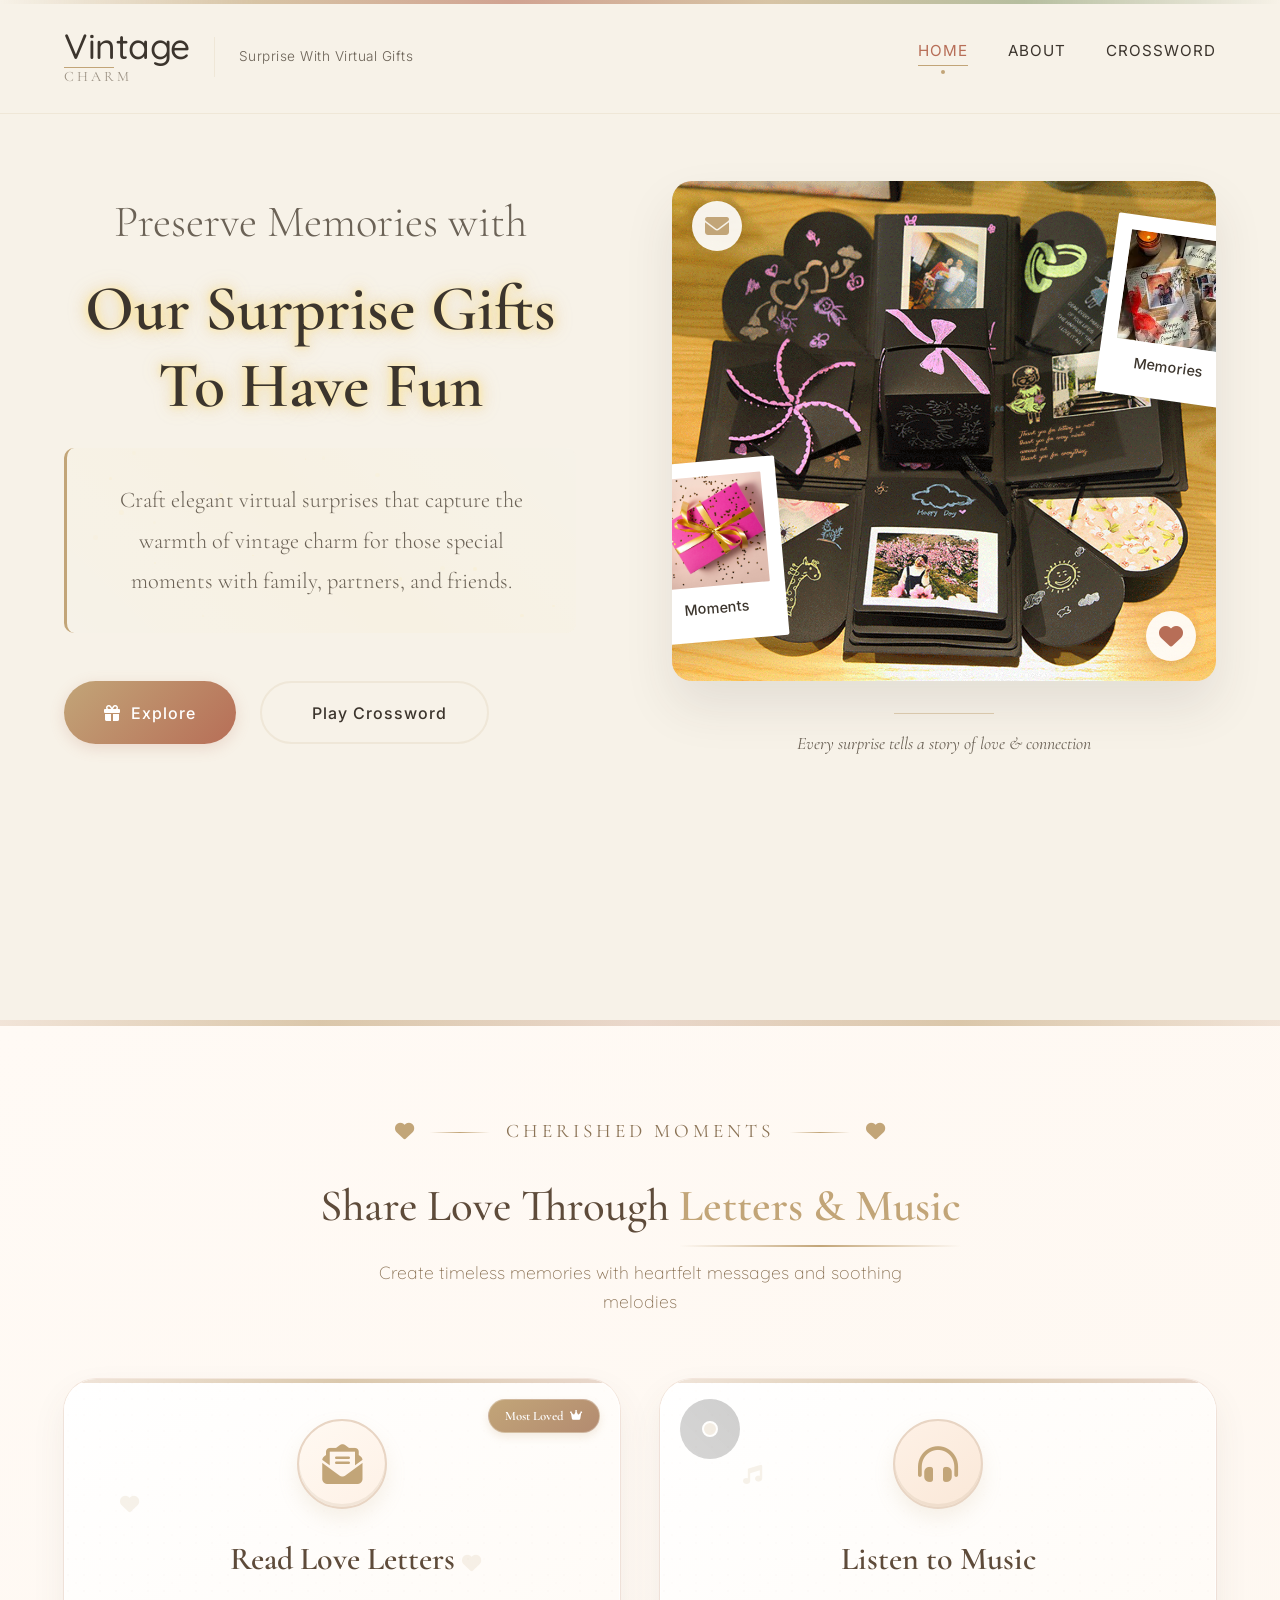
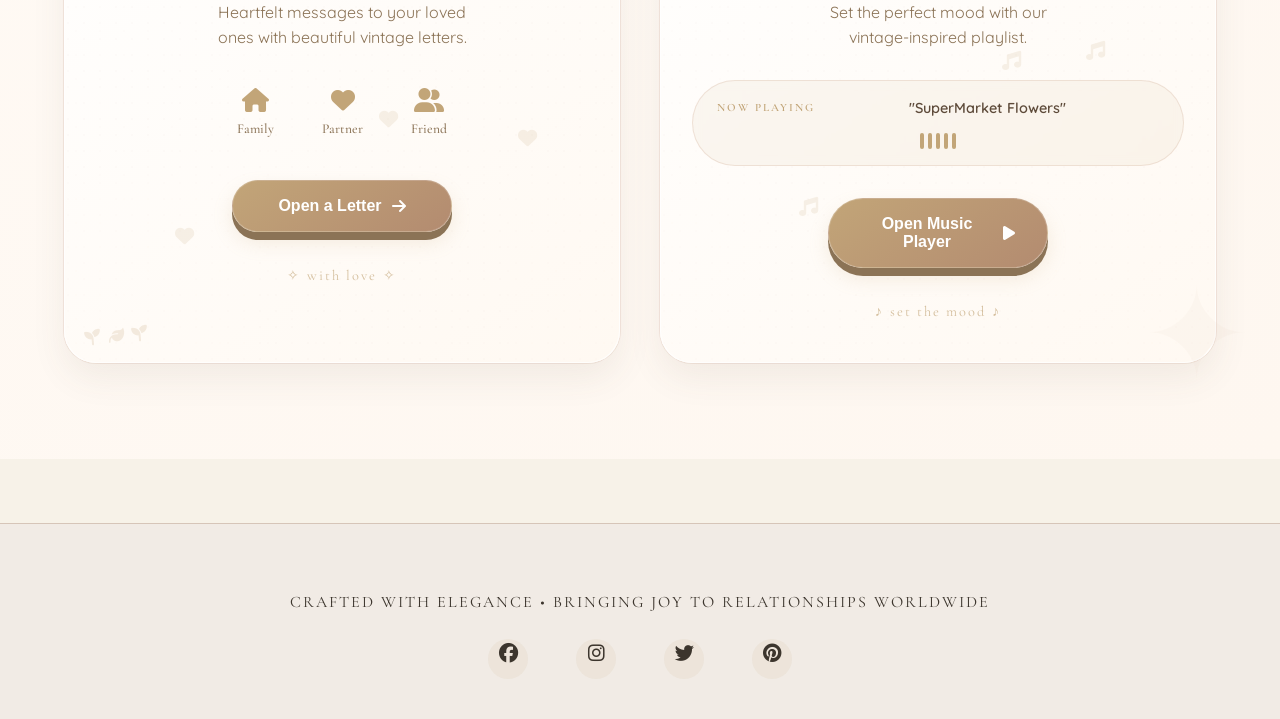
==== index.html @ c9e15c5e "Initial upload of Vintage Charm website" ====
<!DOCTYPE html>
<html lang="en">
<head>
    <meta charset="UTF-8">
    <meta name="viewport" content="width=device-width, initial-scale=1.0">
    <title>Vintage Charm</title>
    <link rel="stylesheet" href="https://cdnjs.cloudflare.com/ajax/libs/font-awesome/6.4.0/css/all.min.css">
    <link rel="preconnect" href="https://fonts.googleapis.com">
    <link rel="preconnect" href="https://fonts.gstatic.com" crossorigin>
    <link href="https://fonts.googleapis.com/css2?family=Cormorant+Garamond:wght@300;400;500;600&family=Inter:wght@300;400&display=swap" rel="stylesheet">
    <link rel="stylesheet" href="css/style.css">
    <style>
        /* Import Futura-like font via Typekit fallback */
        @import url('https://fonts.googleapis.com/css2?family=Quicksand:wght@400;500;600&display=swap');
    </style>
</head>
<body>
    <!-- Vintage Decorative Top Border -->
    <div class="vintage-border"></div>
    
    <!-- Navigation Bar -->
    <nav class="navbar">
        <div class="nav-container">
            <!-- Logo on Left -->
            <div class="logo-container">
                <div class="logo">
                    <span class="logo-main">Vintage</span>
                    <span class="logo-sub">Charm</span>
                </div>
                <div class="logo-divider"></div>
                <div class="logo-tagline">Surprise With Virtual Gifts</div>
            </div>

            <!-- Navigation Links on Right -->
            <div class="nav-right">
                <div class="nav-links" id="navLinks">
                    <a href="index.html" class="nav-link active">
                        <span class="nav-text">Home</span>
                        <span class="nav-dot"></span>
                    </a>
                    <a href="about.html" class="nav-link">
                        <span class="nav-text">About</span>
                        <span class="nav-dot"></span>
                    </a>
                    <a href="game.html" class="nav-link">
                        <span class="nav-text">Crossword</span>
                        <span class="nav-dot"></span>
                    </a>
                </div>

                <!-- Mobile Menu Toggle -->
                <button class="menu-toggle" id="menuToggle" aria-label="Toggle menu">
                    <span class="menu-line"></span>
                    <span class="menu-line"></span>
                    <span class="menu-line"></span>
                </button>
            </div>
        </div>
    </nav>

    <!-- Main Content -->
    <main class="main-content">
        <section class="hero-section" id="home">
            <div class="hero-container">
                <!-- Hero Content Left Side -->
                <div class="hero-content">
                    <div class="vintage-ornament top-left">
                        <svg viewBox="0 0 100 100" width="40" height="40">
                            <path d="M50,20 C70,20 80,30 80,50 C80,70 70,80 50,80 C30,80 20,70 20,50 C20,30 30,20 50,20 Z" 
                                  fill="none" stroke="var(--accent-gold)" stroke-width="1.5"/>
                            <circle cx="50" cy="50" r="8" fill="none" stroke="var(--accent-gold)" stroke-width="1.5"/>
                        </svg>
                    </div>
                    
                    <h1 class="hero-title">
                        <span class="hero-line">Preserve Memories with</span>
                        <span class="hero-line neon-text">Our Surprise Gifts To Have Fun</span>
                    </h1>
                    
                    <div class="neon-description-container">
                        <p class="hero-description neon-glow">
                            Craft elegant virtual surprises that capture the warmth of vintage charm 
                            for those special moments with family, partners, and friends.
                        </p>
                        <div class="neon-glow-effect"></div>
                    </div>
                    
                    <!-- CTA Buttons -->
                    <div class="hero-buttons">
                        <button class="cta-button vintage-button" onclick="window.location.href='about.html'">
                            <i class="fas fa-gift"></i>
                
                            <span>Explore</span>
                        
                        </button>
                        <button class="cta-button secondary-button" onclick="window.location.href='game.html'">
                            <i class="fas fa-crossword"></i>
                            <span>Play Crossword</span>
                        </button>
                    </div>
                    
                    <div class="vintage-ornament bottom-left">
                        <svg viewBox="0 0 100 100" width="40" height="40">
                            <path d="M30,30 L70,30 L70,70 L30,70 Z" 
                                  fill="none" stroke="var(--accent-gold)" stroke-width="1.5"/>
                            <path d="M35,35 L65,35 L65,65 L35,65 Z" 
                                  fill="none" stroke="var(--accent-gold)" stroke-width="1.5"/>
                        </svg>
                    </div>
                </div>

                <!-- Hero Image Right Side -->
                <div class="hero-image-container">
                    <div class="image-frame">
                        <!-- Main Hero Image -->
                        <img src="images/gifts_box.gif" 
                             alt="Vintage gift box with flowers" class="main-hero-image">
                        
                        <!-- Decorative Overlay Elements -->
                        <div class="image-overlay">
                            <div class="polaroid polaroid-1">
                                <div class="polaroid-image" style="background-image: url('images/moments_gift.jpg')"></div>
                                <div class="polaroid-label">Moments</div>
                            </div>
                            <div class="polaroid polaroid-2">
                                <div class="polaroid-image" style="background-image: url('images/memories.jpg')"></div>
                                <div class="polaroid-label">Memories</div>
                            </div>
                        </div>
                        
                        <!-- Floating Elements -->
                        <div class="floating-element envelope">
                            <i class="fas fa-envelope"></i>
                        </div>
                        <div class="floating-element heart">
                            <i class="fas fa-heart"></i>
                        </div>
                    </div>
                    
                    <!-- Image Caption -->
                    <div class="image-caption">
                        <div class="caption-line"></div>
                        <p>Every surprise tells a story of love & connection</p>
                    </div>
                </div>
            </div>
        </section> 
    </main>


    <!-- ===== LOVE LETTERS & MUSIC SECTION ===== -->
<section class="love-music-section">
    <div class="section-container">
        <!-- Section Header -->
        <div class="section-header">
            <div class="header-ornament">
                <i class="fas fa-heart"></i>
                <span class="header-line"></span>
                <span class="header-title">Cherished Moments</span>
                <span class="header-line"></span>
                <i class="fas fa-heart"></i>
            </div>
            <h2 class="section-heading">Share Love Through <span class="accent-text">Letters & Music</span></h2>
            <p class="section-subheading">Create timeless memories with heartfelt messages and soothing melodies</p>
        </div>

        <!-- Two Beautiful Cards -->
        <div class="cards-container">
            <!-- CARD 1: READ LOVE LETTERS -->
            <div class="vintage-card letter-card" id="loveLetterCard">
                <div class="card-badge">
                    <span class="badge-text">Most Loved</span>
                    <i class="fas fa-crown"></i>
                </div>
                <div class="card-bg-pattern"></div>
                
                <!-- Floating Hearts Animation -->
                <div class="floating-hearts">
                    <i class="fas fa-heart"></i>
                    <i class="fas fa-heart"></i>
                    <i class="fas fa-heart"></i>
                    <i class="fas fa-heart"></i>
                    <i class="fas fa-heart"></i>
                </div>
                
                <!-- Flower Decorations -->
                <div class="flower-decoration">
                    <i class="fas fa-seedling"></i>
                    <i class="fas fa-leaf"></i>
                    <i class="fas fa-seedling"></i>
                </div>
                
                <div class="card-icon-wrapper">
                    <div class="card-icon">
                        <i class="fas fa-envelope-open-text"></i>
                    </div>
                </div>
                
                <h3 class="card-title">Read Love Letters</h3>
                
                <div class="card-description">
                    <p>Heartfelt messages to your loved ones with beautiful vintage letters.</p>
                </div>
                
                <div class="letter-categories">
                    <div class="category-item" data-category="family">
                        <i class="fas fa-home"></i>
                        <span>Family</span>
                    </div>
                    <div class="category-item" data-category="partner">
                        <i class="fas fa-heart"></i>
                        <span>Partner</span>
                    </div>
                    <div class="category-item" data-category="friend">
                        <i class="fas fa-user-friends"></i>
                        <span>Friend</span>
                    </div>
                </div>
                
                <button class="card-btn letter-btn" id="openLetterBtn">
                    <span>Open a Letter</span>
                    <i class="fas fa-arrow-right"></i>
                </button>
                
                <div class="card-footer-ornament">
                    <span>✧</span> with love <span>✧</span>
                </div>
            </div>
            
            <!-- CARD 2: LISTEN MUSIC -->
            <div class="vintage-card music-card" id="musicPlayerCard">
                <div class="card-bg-pattern"></div>
                
                <!-- Music Notes Animation -->
                <div class="floating-notes">
                    <i class="fas fa-music"></i>
                    <i class="fas fa-music"></i>
                    <i class="fas fa-music"></i>
                    <i class="fas fa-music"></i>
                </div>
                
                <!-- Vinyl Decoration -->
                <div class="vinyl-decoration">
                    <div class="mini-vinyl">
                        <div class="vinyl-disc"></div>
                        <div class="vinyl-center"></div>
                    </div>
                </div>
                
                <div class="card-icon-wrapper">
                    <div class="card-icon music-icon">
                        <i class="fas fa-headphones-alt"></i>
                    </div>
                </div>
                
                <h3 class="card-title">Listen to Music</h3>
                
                <div class="card-description">
                    <p>Set the perfect mood with our vintage-inspired playlist.</p>
                </div>
                
                <!-- Mini Music Player Preview -->
                <div class="music-preview">
                    <div class="now-playing">
                        <span class="track-label">Now Playing</span>
                        <span class="track-name">"SuperMarket Flowers"</span>
                    </div>
                    <div class="preview-wave">
                        <span></span><span></span><span></span><span></span><span></span>
                    </div>
                </div>
                
                <button class="card-btn music-btn" id="openMusicPlayerBtn">
                    <span>Open Music Player</span>
                    <i class="fas fa-play"></i>
                </button>
                
                <div class="card-footer-ornament">
                    <span>♪</span> set the mood <span>♪</span>
                </div>
            </div>
        </div>
    </div>
</section>

<!-- ===== LETTERS MODAL (FAMILY, PARTNER, FRIEND) ===== -->
<div class="modal-overlay" id="letterModalOverlay">
    <div class="letter-modal-container">
        <div class="letter-modal-header">
            <div class="modal-header-decoration">
                <i class="fas fa-heart"></i>
                <span>Love Letters</span>
                <i class="fas fa-heart"></i>
            </div>
            <button class="modal-close-btn" id="closeLetterModal">
                <i class="fas fa-times"></i>
            </button>
        </div>
        
        <div class="letter-modal-body">
            <div class="letter-category-tabs">
                <button class="category-tab active" data-category="family">
                    <i class="fas fa-home"></i>
                    <span>Family</span>
                </button>
                <button class="category-tab" data-category="partner">
                    <i class="fas fa-heart"></i>
                    <span>Partner</span>
                </button>
                <button class="category-tab" data-category="friend">
                    <i class="fas fa-user-friends"></i>
                    <span>Friend</span>
                </button>
            </div>
            
            <!-- FAMILY LETTER -->
            <div class="letter-content active" id="family-letter">
                <div class="letter-paper">
                    <div class="letter-decoration-top">
                        <i class="fas fa-leaf"></i>
                        <i class="fas fa-heart"></i>
                        <i class="fas fa-leaf"></i>
                    </div>
                   
                    <div class="letter-greeting">My Dearest Family,</div>
                    <div class="letter-message">
                        <p>You are the roots that ground me and the wings that set me free. Every memory we've created together is a treasure I hold close to my heart.</p>
                        <p>Thank you for your endless love, support, and the countless sacrifices you've made. Home is not a place, it's the feeling I get when I'm with you.</p>
                        <p>No matter where life takes me, your love remains my anchor and my compass.</p>
                    </div>
                    <div class="letter-closing">
                        <p>With all my love,</p>
                        <div class="signature">Your Forever Grateful</div>
                    </div>
                    <div class="letter-decoration-bottom">
                        <i class="fas fa-heart"></i>
                        <i class="fas fa-heart"></i>
                        <i class="fas fa-heart"></i>
                    </div>
                </div>
                <div class="letter-flower">
                    <i class="fas fa-seedling"></i>
                </div>
            </div>
            
            <!-- PARTNER LETTER -->
            <div class="letter-content" id="partner-letter">
                <div class="letter-paper">
                    <div class="letter-decoration-top">
                        <i class="fas fa-heart"></i>
                        <i class="fas fa-heart"></i>
                        <i class="fas fa-heart"></i>
                    </div>
                    
                    <div class="letter-greeting">My Beloved,</div>
                    <div class="letter-message">
                        <p>You came into my life and painted it with colors I never knew existed. Every moment with you feels like a beautiful dream I never want to wake from.</p>
                        <p>Your smile is my favorite sunrise, your laughter the sweetest melody. In your arms, I've found my home; in your heart, I've found my peace.</p>
                        <p>Thank you for being my partner, my best friend, and my greatest adventure.</p>
                    </div>
                    <div class="letter-closing">
                        <p>Forever yours,</p>
                        <div class="signature">Your Soulmate</div>
                    </div>
                    <div class="letter-decoration-bottom">
                        <i class="fas fa-heart"></i>
                        <span>&</span>
                        <i class="fas fa-heart"></i>
                    </div>
                </div>
                <div class="letter-flower">
                    <i class="fas fa-rose"></i>
                </div>
            </div>
            
            <!-- FRIEND LETTER -->
            <div class="letter-content" id="friend-letter">
                <div class="letter-paper">
                    <div class="letter-decoration-top">
                        <i class="fas fa-star"></i>
                        <i class="fas fa-smile"></i>
                        <i class="fas fa-star"></i>
                    </div>
                    
                    <div class="letter-greeting">My Wonderful Friend,</div>
                    <div class="letter-message">
                        <p>Some people come into our lives and leave footprints on our hearts. You, my friend, have left an entire garden.</p>
                        <p>Thank you for the late-night talks, the spontaneous adventures, and the comfort of knowing I'm never alone. Life is brighter because you're in it.</p>
                        <p>Here's to more laughter, more memories, and a friendship that only grows stronger with time.</p>
                    </div>
                    <div class="letter-closing">
                        <p>With gratitude,</p>
                        <div class="signature">Your Forever Friend</div>
                    </div>
                    <div class="letter-decoration-bottom">
                        <i class="fas fa-star"></i>
                        <i class="fas fa-star"></i>
                        <i class="fas fa-star"></i>
                    </div>
                </div>
                <div class="letter-flower">
                    <i class="fas fa-smile-wink"></i>
                </div>
            </div>
        </div>
    </div>
</div>

<!-- ===== MUSIC PLAYER MODAL ===== -->
<div class="modal-overlay" id="musicModalOverlay">
    <div class="music-modal-container">
        <div class="music-modal-header">
            <div class="modal-header-decoration">
                <i class="fas fa-headphones-alt"></i>
                <span>Vintage Melodies</span>
                <i class="fas fa-music"></i>
            </div>
            <button class="modal-close-btn" id="closeMusicModal">
                <i class="fas fa-times"></i>
            </button>
        </div>
        
        <div class="music-modal-body">
            <!-- Album Art with Vinyl -->
            <div class="album-art-container">
                <div class="vinyl-record">
                    <div class="vinyl-label">
                        <i class="fas fa-heart"></i>
                    </div>
                </div>
                <div class="album-overlay">
                    <img src="images/music.gif" 
                         alt="Vintage record player" class="album-image">
                </div>
                <div class="tonearm">
                    <div class="tonearm-base"></div>
                    <div class="tonearm-arm"></div>
                    <div class="tonearm-head"></div>
                </div>
            </div>
            
            <!-- Now Playing Info -->
            <div class="now-playing-info">
                <span class="status-badge">● Now Playing</span>
                <h4 class="song-title">SuperMarket Flowers/h4>
                <p class="song-artist">Ed Sheeran</p>
            </div>
            
            <!-- Progress Bar -->
            <div class="music-progress">
                <span class="current-time" id="currentTime">0:00</span>
                <div class="progress-bar-container">
                    <div class="progress-bar" id="progressBar"></div>
                </div>
                <span class="total-time" id="totalTime">3:45</span>
            </div>
            
            <!-- Music Controls -->
            <div class="music-controls-player">
                <button class="control-btn shuffle" id="shuffleBtn">
                    <i class="fas fa-random"></i>
                </button>
                <button class="control-btn prev" id="prevBtn">
                    <i class="fas fa-backward"></i>
                </button>
                <button class="play-pause-btn" id="playPauseBtn">
                    <i class="fas fa-play"></i>
                </button>
                <button class="control-btn next" id="nextBtn">
                    <i class="fas fa-forward"></i>
                </button>
                <button class="control-btn repeat" id="repeatBtn">
                    <i class="fas fa-redo"></i>
                </button>
            </div>
            
            <!-- Volume Control -->
            <div class="volume-controls">
                <i class="fas fa-volume-down"></i>
                <div class="volume-slider-container">
                    <div class="volume-slider">
                        <div class="volume-level" id="volumeLevel"></div>
                    </div>
                </div>
                <i class="fas fa-volume-up"></i>
            </div>
            
            <!-- Playlist -->
            <div class="playlist-section">
                <h5 class="playlist-title">Playlist</h5>
                <div class="playlist-items">
                    <div class="playlist-item active">
                        <span class="play-indicator"><i class="fas fa-play"></i></span>
                        <span class="track-number">01</span>
                        <span class="track-name">SuperMarket Flowers</span>
                        <span class="track-duration">3:41</span>
                    </div>
                    <div class="playlist-item">
                        <span class="track-number">02</span>
                        <span class="track-name">Until I Found You</span>
                        <span class="track-duration">3:04</span>
                    </div>
                    <div class="playlist-item">
                        <span class="track-number">03</span>
                        <span class="track-name">Lover</span>
                        <span class="track-duration">3:32</span>
                    </div>
                    <div class="playlist-item">
                        <span class="track-number">04</span>
                        <span class="track-name">Photograph</span>
                        <span class="track-duration">4:24</span>
                    </div>
                    <div class="playlist-item">
                        <span class="track-number">05</span>
                        <span class="track-name">Just The Way You Are</span>
                        <span class="track-duration">3:39</span>
                    </div>
                </div>
            </div>
        </div>
    </div>
</div>


    <!-- Vintage Footer -->
    <footer class="vintage-footer">
        <div class="footer-content">
            <div class="footer-line"></div>
            <p class="footer-text">Crafted with elegance • Bringing joy to relationships worldwide</p>
            <div class="social-icons">
                <a href="https://www.facebook.com" class="social-icon"><i class="fab fa-facebook"></i></a>
                <a href="https://www.instagram.com" class="social-icon"><i class="fab fa-instagram"></i></a>
                <a href="https://twitter.com" class="social-icon"><i class="fab fa-twitter"></i></a>
                <a href="https://pinterest.com" class="social-icon"><i class="fab fa-pinterest"></i></a>
            </div>
        </div>
    </footer>

    <script src="js/script.js"></script>
</body>
</html>
---- css/style.css ----
/* ===== CSS Variables - Vintage Color Palette ===== */
:root {
    /* Primary Vintage Colors */
    --vintage-cream: #F7F2E8;
    --antique-beige: #E8DFD3;
    --soft-oatmeal: #D9CEBE;
    --warm-sand: #C9BAA5;
    
    /* Accent Colors */
    --accent-gold: #C2A578;
    --rust-accent: #B76E57;
    --sage-green: #8A9B6E;
    
    /* Neon Glow Colors */
    --neon-gold: #FFE8A3;
    --neon-glow: rgba(255, 232, 163, 0.8);
    --neon-shadow: rgba(194, 165, 120, 0.4);
    
    /* Text Colors */
    --text-dark: #3C352D;
    --text-medium: #6B6256;
    --text-light: #9C9284;
    
    /* Decorative Colors */
    --border-soft: rgba(194, 165, 120, 0.15);
    --shadow-subtle: rgba(60, 53, 45, 0.05);
    
    /* Font Families */
    --font-heading: 'Quicksand', -apple-system, BlinkMacSystemFont, sans-serif;
    --font-body: 'Cormorant Garamond', Georgia, serif;
    --font-ui: 'Inter', -apple-system, BlinkMacSystemFont, sans-serif;
}

/* ===== Base Reset & Typography ===== */
* {
    margin: 0;
    padding: 0;
    box-sizing: border-box;
}

body {
    font-family: var(--font-body);
    background-color: var(--vintage-cream);
    color: var(--text-dark);
    line-height: 1.6;
    overflow-x: hidden;
}

/* ===== Vintage Decorative Border ===== */
.vintage-border {
    position: fixed;
    top: 0;
    left: 0;
    right: 0;
    height: 4px;
    background: linear-gradient(90deg, 
        transparent 0%, 
        var(--accent-gold) 20%, 
        var(--rust-accent) 40%, 
        var(--accent-gold) 60%, 
        var(--sage-green) 80%, 
        transparent 100%);
    z-index: 1002;
    opacity: 0.6;
}

/* ===== Navigation Bar ===== */
.navbar {
    position: fixed;
    top: 0;
    left: 0;
    right: 0;
    background-color: var(--vintage-cream);
    z-index: 1001;
    padding: 1.8rem 5%;
    border-bottom: 1px solid var(--border-soft);
    backdrop-filter: blur(10px);
    background-color: rgba(247, 242, 232, 0.95);
}

.nav-container {
    max-width: 1400px;
    margin: 0 auto;
    display: flex;
    justify-content: space-between;
    align-items: center;
}

/* ===== Logo Styles ===== */
.logo-container {
    display: flex;
    align-items: center;
    gap: 1.5rem;
}

.logo {
    display: flex;
    flex-direction: column;
    line-height: 1;
}

.logo-main {
    font-family: var(--font-heading);
    font-size: 2.2rem;
    font-weight: 500;
    letter-spacing: -0.5px;
    color: var(--text-dark);
    position: relative;
    padding-bottom: 4px;
}

.logo-main::after {
    content: '';
    position: absolute;
    bottom: 0;
    left: 0;
    width: 40%;
    height: 1px;
    background-color: var(--accent-gold);
    transition: width 0.3s ease;
}

.logo:hover .logo-main::after {
    width: 100%;
}

.logo-sub {
    font-family: var(--font-body);
    font-size: 0.9rem;
    font-weight: 400;
    letter-spacing: 3px;
    color: var(--text-light);
    margin-top: 2px;
    text-transform: uppercase;
}

.logo-divider {
    width: 1px;
    height: 40px;
    background-color: var(--border-soft);
}

.logo-tagline {
    font-family: var(--font-ui);
    font-size: 0.85rem;
    color: var(--text-medium);
    font-weight: 300;
    letter-spacing: 0.5px;
    max-width: 180px;
}

/* ===== Navigation Links ===== */
.nav-right {
    display: flex;
    align-items: center;
}

.nav-links {
    display: flex;
    gap: 2.5rem;
    align-items: center;
}

.nav-link {
    display: flex;
    flex-direction: column;
    align-items: center;
    text-decoration: none;
    position: relative;
    padding: 0.5rem 0;
    transition: all 0.3s ease;
}

.nav-text {
    font-family: var(--font-ui);
    font-size: 0.95rem;
    color: var(--text-dark);
    letter-spacing: 1px;
    font-weight: 400;
    text-transform: uppercase;
    transition: color 0.3s ease;
}

.nav-dot {
    width: 4px;
    height: 4px;
    background-color: transparent;
    border-radius: 50%;
    margin-top: 6px;
    transition: all 0.3s ease;
}

/* ===== Navigation Hover & Active States ===== */
.nav-link:hover .nav-text {
    color: var(--rust-accent);
}

.nav-link:hover .nav-dot {
    background-color: var(--accent-gold);
    transform: scale(1.2);
}

.nav-link.active .nav-text {
    color: var(--rust-accent);
    position: relative;
}

.nav-link.active .nav-text::after {
    content: '';
    position: absolute;
    bottom: -2px;
    left: 0;
    width: 100%;
    height: 1px;
    background-color: var(--accent-gold);
}

.nav-link.active .nav-dot {
    background-color: var(--accent-gold);
}

/* ===== Mobile Menu Toggle ===== */
.menu-toggle {
    display: none;
    flex-direction: column;
    justify-content: space-between;
    width: 30px;
    height: 21px;
    background: none;
    border: none;
    cursor: pointer;
    padding: 0;
    z-index: 1003;
}

.menu-line {
    width: 100%;
    height: 1px;
    background-color: var(--text-dark);
    transition: all 0.3s ease;
    transform-origin: left center;
}

.menu-toggle:hover .menu-line {
    background-color: var(--accent-gold);
}

/* ===== Main Content ===== */
.main-content {
    margin-top: 120px;
    padding: 0 5%;
    min-height: 100vh;
}

/* ===== Hero Section ===== */
.hero-section {
    min-height: calc(100vh - 200px);
    display: flex;
    align-items: center;
    justify-content: center;
}

.hero-container {
    max-width: 1400px;
    width: 100%;
    display: grid;
    grid-template-columns: 1fr 1fr;
    gap: 4rem;
    align-items: center;
    padding: 2rem 0;
}

/* Hero Content Left Side */
.hero-content {
    position: relative;
    padding-right: 2rem;
}

.vintage-ornament {
    position: absolute;
    opacity: 0.4;
    z-index: 1;
}

.vintage-ornament.top-left {
    top: -20px;
    left: -20px;
}

.vintage-ornament.bottom-left {
    bottom: -20px;
    left: -20px;
}

/* Neon Text Animation */
.hero-title {
    font-family: var(--font-heading);
    font-size: 3.8rem;
    font-weight: 400;
    line-height: 1.2;
    margin-bottom: 2.5rem;
    color: var(--text-dark);
    position: relative;
}

.hero-line {
    display: block;
}

.hero-line:first-child {
    color: var(--text-medium);
    font-weight: 300;
    font-size: 2.8rem;
    margin-bottom: 0.5rem;
}

.neon-text {
    color: var(--text-dark);
    font-weight: 600;
    position: relative;
    display: inline-block;
    padding: 0 10px;
    animation: neonPulse 3s infinite alternate;
    text-shadow: 
        0 0 5px var(--neon-glow),
        0 0 10px var(--neon-glow),
        0 0 15px var(--neon-glow),
        0 0 20px var(--neon-shadow);
}

@keyframes neonPulse {
    0%, 100% {
        text-shadow: 
            0 0 5px var(--neon-glow),
            0 0 10px var(--neon-glow),
            0 0 15px var(--neon-glow),
            0 0 20px var(--neon-shadow);
    }
    50% {
        text-shadow: 
            0 0 10px var(--neon-glow),
            0 0 20px var(--neon-glow),
            0 0 30px var(--neon-glow),
            0 0 40px var(--neon-shadow);
    }
}

/* Neon Description */
.neon-description-container {
    position: relative;
    margin-bottom: 3rem;
}

.hero-description {
    font-family: var(--font-body);
    font-size: 1.4rem;
    line-height: 1.8;
    color: var(--text-medium);
    font-weight: 300;
    position: relative;
    z-index: 2;
    padding: 2rem;
    background: rgba(247, 242, 232, 0.7);
    border-radius: 10px;
    border-left: 3px solid var(--accent-gold);
}

.neon-glow {
    animation: textGlow 4s ease-in-out infinite alternate;
}

@keyframes textGlow {
    0% {
        box-shadow: 
            0 0 20px rgba(194, 165, 120, 0.1),
            inset 0 0 20px rgba(194, 165, 120, 0.05);
    }
    100% {
        box-shadow: 
            0 0 30px rgba(194, 165, 120, 0.2),
            inset 0 0 30px rgba(194, 165, 120, 0.1);
    }
}

.neon-glow-effect {
    position: absolute;
    top: 0;
    left: 0;
    right: 0;
    bottom: 0;
    background: linear-gradient(45deg, 
        transparent 0%, 
        var(--neon-glow) 50%, 
        transparent 100%);
    opacity: 0.3;
    border-radius: 10px;
    animation: neonEffect 6s ease-in-out infinite;
    z-index: 1;
}

@keyframes neonEffect {
    0%, 100% {
        opacity: 0.1;
        transform: translateX(-100%);
    }
    50% {
        opacity: 0.3;
    }
    100% {
        transform: translateX(100%);
    }
}

/* Hero Buttons */
.hero-buttons {
    display: flex;
    gap: 1.5rem;
    margin-top: 2rem;
}

.cta-button {
    padding: 1.2rem 2.5rem;
    border: none;
    border-radius: 50px;
    font-family: var(--font-ui);
    font-size: 1rem;
    font-weight: 500;
    letter-spacing: 1px;
    cursor: pointer;
    display: flex;
    align-items: center;
    gap: 10px;
    transition: all 0.3s ease;
    position: relative;
    overflow: hidden;
}

.vintage-button {
    background: linear-gradient(135deg, var(--accent-gold), var(--rust-accent));
    color: white;
    box-shadow: 0 4px 15px rgba(183, 110, 87, 0.2);
}

.vintage-button:hover {
    transform: translateY(-3px);
    box-shadow: 0 8px 25px rgba(183, 110, 87, 0.3);
}

.secondary-button {
    background: transparent;
    color: var(--text-dark);
    border: 2px solid var(--border-soft);
}

.secondary-button:hover {
    border-color: var(--accent-gold);
    color: var(--rust-accent);
    transform: translateY(-3px);
}

/* Hero Image Right Side */
.hero-image-container {
    position: relative;
}

.image-frame {
    position: relative;
    width: 100%;
    height: 500px;
    border-radius: 20px;
    overflow: hidden;
    box-shadow: 
        0 25px 50px rgba(60, 53, 45, 0.1),
        inset 0 0 0 1px rgba(255, 255, 255, 0.5);
    background: var(--antique-beige);
}

.main-hero-image {
    width: 100%;
    height: 100%;
    object-fit: cover;
    transition: transform 0.8s ease;
}

.image-frame:hover .main-hero-image {
    transform: scale(1.05);
}

/* Image Overlay Elements */
.image-overlay {
    position: absolute;
    top: 0;
    left: 0;
    right: 0;
    bottom: 0;
    pointer-events: none;
}

.polaroid {
    position: absolute;
    width: 140px;
    height: 180px;
    background: white;
    padding: 15px 15px 30px;
    border-radius: 2px;
    box-shadow: 0 10px 30px rgba(0, 0, 0, 0.15);
    transform: rotate(var(--rotation));
    transition: transform 0.5s ease;
}

.polaroid:hover {
    transform: rotate(0deg) scale(1.05);
    z-index: 10;
}

.polaroid-1 {
    --rotation: -5deg;
    bottom: 40px;
    left: -30px;
}

.polaroid-2 {
    --rotation: 8deg;
    top: 40px;
    right: -30px;
}

.polaroid-image {
    width: 100%;
    height: 110px;
    background-size: cover;
    background-position: center;
    margin-bottom: 10px;
    border-radius: 1px;
}

.polaroid-label {
    font-family: var(--font-ui);
    font-size: 0.9rem;
    color: var(--text-dark);
    text-align: center;
    font-weight: 500;
}

/* Floating Elements */
.floating-element {
    position: absolute;
    width: 50px;
    height: 50px;
    background: rgba(255, 255, 255, 0.9);
    border-radius: 50%;
    display: flex;
    align-items: center;
    justify-content: center;
    font-size: 1.5rem;
    color: var(--accent-gold);
    box-shadow: 0 5px 15px rgba(0, 0, 0, 0.1);
    animation: float 6s ease-in-out infinite;
    z-index: 5;
}

.envelope {
    top: 20px;
    left: 20px;
    animation-delay: 0s;
}

.heart {
    bottom: 20px;
    right: 20px;
    animation-delay: 2s;
    color: var(--rust-accent);
}

@keyframes float {
    0%, 100% {
        transform: translateY(0) rotate(0deg);
    }
    50% {
        transform: translateY(-20px) rotate(10deg);
    }
}

/* Image Caption */
.image-caption {
    margin-top: 2rem;
    text-align: center;
}

.caption-line {
    width: 100px;
    height: 1px;
    background-color: var(--accent-gold);
    margin: 0 auto 1rem;
    opacity: 0.5;
}

.image-caption p {
    font-family: var(--font-body);
    font-size: 1.1rem;
    color: var(--text-medium);
    font-style: italic;
}

/* ===== Vintage Footer ===== */
.vintage-footer {
    padding: 3rem 5%;
    border-top: 1px solid var(--border-soft);
    margin-top: 2rem;
}

.footer-content {
    max-width: 1400px;
    margin: 0 auto;
    text-align: center;
}

.footer-line {
    width: 60px;
    height: 1px;
    background-color: var(--accent-gold);
    margin: 0 auto 1.5rem;
    opacity: 0.5;
}

.footer-text {
    font-family: var(--font-ui);
    font-size: 0.9rem;
    color: var(--text-light);
    letter-spacing: 2px;
    text-transform: uppercase;
}


/* Social Icons in Footer */
.social-icons {
    display: flex;
    justify-content: center;
    gap: 1.5rem;
    margin-top: 1.5rem;
}

.social-icon {
    width: 40px;
    height: 40px;
    background: rgba(194, 165, 120, 0.1);
    border-radius: 50%;
    display: flex;
    align-items: center;
    justify-content: center;
    color: var(--text-medium);
    text-decoration: none;
    transition: all 0.3s ease;
}

.social-icon:hover {
    background: var(--accent-gold);
    color: white;
    transform: translateY(-3px);
}

/* ===== Responsive Design ===== */
@media (max-width: 1200px) {
    .hero-container {
        gap: 3rem;
    }
    
    .hero-title {
        font-size: 3.2rem;
    }
    
    .hero-line:first-child {
        font-size: 2.4rem;
    }
}

@media (max-width: 992px) {
    .hero-container {
        grid-template-columns: 1fr;
        gap: 4rem;
        text-align: center;
    }
    
    .hero-content {
        padding-right: 0;
    }
    
    .hero-buttons {
        justify-content: center;
    }
    
    .vintage-ornament.top-left {
        left: 50%;
        transform: translateX(-50%);
        top: -40px;
    }
    
    .vintage-ornament.bottom-left {
        left: 50%;
        transform: translateX(-50%);
        bottom: -40px;
    }
    
    .polaroid-1 {
        left: 20px;
    }
    
    .polaroid-2 {
        right: 20px;
    }
}

@media (max-width: 768px) {
    .navbar {
        padding: 1.5rem 5%;
    }
    
    .nav-container {
        flex-wrap: wrap;
    }
    
    .menu-toggle {
        display: flex !important;
    }
    
    .nav-links {
        position: fixed;
        top: 0;
        right: -100%;
        width: 280px;
        height: 100vh;
        background-color: var(--vintage-cream);
        flex-direction: column;
        justify-content: center;
        gap: 2.5rem;
        padding: 2rem;
        transition: right 0.4s ease;
        box-shadow: -5px 0 20px var(--shadow-subtle);
        z-index: 1002;
    }
    
    .nav-links.active {
        right: 0;
    }
    
    .menu-toggle.active .menu-line:nth-child(1) {
        transform: rotate(45deg) translate(2px, 1px);
    }
    
    .menu-toggle.active .menu-line:nth-child(2) {
        opacity: 0;
    }
    
    .menu-toggle.active .menu-line:nth-child(3) {
        transform: rotate(-45deg) translate(2px, -1px);
    }
    
    .logo-main {
        font-size: 1.8rem;
    }
    
    .logo-tagline {
        display: none;
    }
    
    .hero-title {
        font-size: 2.8rem;
    }
    
    .hero-line:first-child {
        font-size: 2rem;
    }
    
    .hero-description {
        font-size: 1.2rem;
        padding: 1.5rem;
    }
    
    .main-content {
        margin-top: 100px;
    }
    
    .image-frame {
        height: 400px;
    }
    
    .polaroid {
        width: 120px;
        height: 150px;
    }
    
    .polaroid-1 {
        left: 10px;
        bottom: 20px;
    }
    
    .polaroid-2 {
        right: 10px;
        top: 20px;
    }
}

@media (max-width: 576px) {
    .hero-title {
        font-size: 2.2rem;
    }
    
    .hero-line:first-child {
        font-size: 1.6rem;
    }
    
    .hero-buttons {
        flex-direction: column;
        align-items: center;
    }
    
    .cta-button {
        width: 100%;
        max-width: 250px;
        justify-content: center;
    }
    
    .image-frame {
        height: 300px;
    }
    
    .polaroid {
        display: none;
    }
    
    .floating-element {
        width: 40px;
        height: 40px;
        font-size: 1.2rem;
    }
}

/* ---------- Hero Section ---------- */
.crossword-hero {
    position: relative;
    padding: 3rem 2rem;
    margin-top: 4rem;
    overflow: hidden;
}

.hero-pattern {
    position: absolute;
    top: 0;
    left: 0;
    right: 0;
    bottom: 0;
    background: 
        repeating-linear-gradient(45deg, 
            rgba(194, 165, 120, 0.03) 0px, 
            rgba(194, 165, 120, 0.03) 2px,
            transparent 2px, 
            transparent 10px);
    pointer-events: none;
}

.hero-content {
    position: relative;
    max-width: 800px;
    margin: 0 auto;
    text-align: center;
    animation: fadeInUp 1s ease;
}

@keyframes fadeInUp {
    from {
        opacity: 0;
        transform: translateY(20px);
    }
    to {
        opacity: 1;
        transform: translateY(0);
    }
}

.hero-title {
    font-family: var(--font-serif);
    font-size: 4rem;
    font-weight: 500;
    margin-bottom: 1.5rem;
    display: flex;
    justify-content: center;
    gap: 0.8rem;
    flex-wrap: wrap;
}

.title-word {
    color: var(--deep-umber);
    position: relative;
}

.title-word.accent {
    color: var(--aged-gold);
    font-weight: 700;
    text-shadow: 2px 2px 0 rgba(194, 165, 120, 0.1);
}

.title-decoration {
    display: flex;
    align-items: center;
    justify-content: center;
    gap: 1rem;
    margin: 1.5rem 0;
}

.title-decoration .line {
    width: 80px;
    height: 2px;
    background: linear-gradient(90deg, transparent, var(--aged-gold), transparent);
}

.title-decoration i {
    color: var(--vintage-rose);
    font-size: 1.2rem;
    animation: heartbeat 2s ease infinite;
}

@keyframes heartbeat {
    0%, 100% { transform: scale(1); }
    50% { transform: scale(1.1); }
}

.hero-subtitle {
    font-size: 1.2rem;
    color: var(--rustic-brown);
    font-weight: 300;
    letter-spacing: 1px;
}

/* ---------- Main Game Section ---------- */
.crossword-main {
    padding: 2rem 2rem 4rem;
    max-width: 1400px;
    margin: 0 auto;
}

.container {
    max-width: 1300px;
    margin: 0 auto;
}

/* ---------- Game Header & Stats ---------- */
.game-header {
    margin-bottom: 3rem;
    display: flex;
    justify-content: space-between;
    align-items: center;
    flex-wrap: wrap;
    gap: 2rem;
}

.stats-container {
    display: flex;
    gap: 1.5rem;
    flex-wrap: wrap;
}

.stat-card {
    background:#e6d6c3;
    padding: 0.8rem 1.5rem;
    border-radius: 50px;
    display: flex;
    align-items: center;
    gap: 1rem;
    box-shadow: var(--shadow-soft);
    border: var(--border-vintage);
    transition: transform 0.3s ease;
}

.stat-card:hover {
    transform: translateY(-3px);
}

.stat-card i {
    font-size: 1.4rem;
    color: var(--aged-gold);
}

.stat-info {
    display: flex;
    flex-direction: column;
}

.stat-label {
    font-size: 0.75rem;
    text-transform: uppercase;
    letter-spacing: 2px;
    color: var(--rustic-brown);
}

.stat-value {
    font-size: 1.5rem;
    font-weight: 600;
    color: var(--deep-umber);
    line-height: 1;
}

.current-clue-card {
    background: linear-gradient(145deg, #cfe1b9, var(--antique-lace));
    padding: 0.8rem 1.8rem;
    border-radius: 50px;
    display: flex;
    align-items: center;
    gap: 1.2rem;
    box-shadow: var(--shadow-soft);
    border-left: 4px solid var(--aged-gold);
}

.current-clue-card i {
    color: var(--aged-gold);
    font-size: 1.2rem;
    opacity: 0.7;
}

.clue-content {
    display: flex;
    flex-direction: column;
}

.clue-direction {
    font-size: 0.7rem;
    text-transform: uppercase;
    letter-spacing: 3px;
    color: var(--aged-gold);
    font-weight: 600;
}

#currentClue {
    font-size: 1rem;
    color: var(--deep-umber);
    font-weight: 500;
    margin: 0;
}

/* ---------- Game Layout ---------- */
.game-layout {
    display: grid;
    grid-template-columns: 1fr 380px;
    gap: 2.2rem;
    align-items: start;
}

/* ---------- Grid Section - Sidebar + Grid Side by Side ---------- */
.grid-section {
    display: grid;
    grid-template-columns: auto 1fr;
    gap: 1.5rem;
    align-items: start;
}

/* ========== BEAUTIFUL SIDEBAR BUTTON PANEL ========== */
.game-sidebar {
    background: linear-gradient(165deg, #fffaf2, #f8ede3);
    border-radius: 28px;
    padding: 1.8rem 1.2rem;
    box-shadow: 
        0 12px 28px rgba(94, 75, 58, 0.12),
        0 4px 0 #b3a093,
        inset 0 0 0 1px rgba(255, 255, 255, 0.8);
    border: 1px solid #dcc1b0;
    display: flex;
    flex-direction: column;
    gap: 1.5rem;
    min-width: 220px;
    position: relative;
    backdrop-filter: blur(4px);
}

/* Decorative top border */
.game-sidebar::before {
    content: '';
    position: absolute;
    top: -1px;
    left: 20%;
    width: 60%;
    height: 4px;
    background: linear-gradient(90deg, transparent, #c2a578, #b38b70, #c2a578, transparent);
    border-radius: 4px 4px 0 0;
}

/* Sidebar Header */
.sidebar-header {
    display: flex;
    flex-direction: column;
    align-items: center;
    gap: 0.5rem;
    text-align: center;
}

.sidebar-header i {
    font-size: 2rem;
    color: #c2a578;
    text-shadow: 0 2px 4px rgba(194, 165, 120, 0.2);
    animation: gentlePulse 3s infinite ease;
}

@keyframes gentlePulse {
    0%, 100% { transform: scale(1); opacity: 1; }
    50% { transform: scale(1.05); opacity: 0.9; }
}

.sidebar-header span {
    font-family: 'Cormorant Garamond', serif;
    font-size: 1.6rem;
    font-weight: 600;
    color: #5e4b3a;
    letter-spacing: 2px;
}

.header-line {
    width: 60px;
    height: 2px;
    background: linear-gradient(90deg, transparent, #c2a578, transparent);
    margin-top: 0.2rem;
}

/* Sidebar Buttons Container */
.sidebar-buttons {
    display: flex;
    flex-direction: column;
    gap: 1rem;
}

/* Beautiful Button Styles */
.sidebar-btn {
    background: white;
    border: none;
    border-radius: 16px;
    padding: 1rem 1.2rem;
    display: grid;
    grid-template-columns: auto 1fr;
    grid-template-areas: 
        "icon content"
        "icon desc";
    gap: 0.8rem 1rem;
    align-items: center;
    cursor: pointer;
    transition: all 0.2s cubic-bezier(0.4, 0, 0.2, 1);
    box-shadow: 
        0 4px 0 #b3a093,
        0 6px 12px rgba(94, 75, 58, 0.08);
    border: 1px solid #e2d0be;
    position: relative;
    overflow: hidden;
    width: 100%;
    text-align: left;
}

/* Button Hover Effect */
.sidebar-btn:hover {
    transform: translateY(-2px);
    box-shadow: 
        0 6px 0 #9f8878,
        0 12px 20px rgba(94, 75, 58, 0.12);
}

/* Button Press Effect */
.sidebar-btn:active {
    transform: translateY(4px);
    box-shadow: 
        0 2px 0 #9f8878,
        0 8px 16px rgba(94, 75, 58, 0.1);
}

/* Button Icon */
.sidebar-btn .btn-icon {
    grid-area: icon;
    width: 48px;
    height: 48px;
    background: linear-gradient(145deg, #fffaf2, #f5e8dc);
    border-radius: 14px;
    display: flex;
    align-items: center;
    justify-content: center;
    font-size: 1.5rem;
    color: #5e4b3a;
    border: 1px solid #dcc1b0;
    box-shadow: inset 0 -2px 0 rgba(139, 115, 85, 0.1);
    transition: all 0.2s ease;
}

.sidebar-btn:hover .btn-icon {
    background: linear-gradient(145deg, #fffcf7, #f8ece0);
    transform: scale(1.05);
    border-color: #b38b70;
}

/* Button Content */
.sidebar-btn .btn-content {
    grid-area: content;
    display: flex;
    align-items: center;
    justify-content: space-between;
    width: 100%;
}

.sidebar-btn .btn-title {
    font-family: 'Quicksand', sans-serif;
    font-size: 1.1rem;
    font-weight: 700;
    color: #5e4b3a;
    letter-spacing: 0.5px;
}

.sidebar-btn .btn-badge {
    background: #c2a578;
    color: white;
    padding: 4px 10px;
    border-radius: 30px;
    font-size: 0.8rem;
    font-weight: 700;
    border: 2px solid white;
    box-shadow: 0 2px 4px rgba(0,0,0,0.1);
}

/* Button Description */
.sidebar-btn .btn-desc {
    grid-area: desc;
    font-size: 0.75rem;
    color: #8b7356;
    letter-spacing: 0.5px;
    font-style: italic;
    border-top: 1px dashed #dcc1b0;
    padding-top: 0.5rem;
    margin-left: -0.5rem;
}

/* Individual Button Colors */
.sidebar-btn.hint-btn .btn-icon {
    background: linear-gradient(145deg, #fff6e5, #feecd6);
    color: #c2a578;
}

.sidebar-btn.check-btn .btn-icon {
    background: linear-gradient(145deg, #edf5e6, #e3eed5);
    color: #7a9a5a;
}

.sidebar-btn.reset-btn .btn-icon {
    background: linear-gradient(145deg, #fceaea, #fde0e0);
    color: #b76e57;
}

.sidebar-btn.reveal-btn .btn-icon {
    background: linear-gradient(145deg, #f3ede5, #ece2d7);
    color: #8b7356;
}

/* Shine Effect on Hover */
.sidebar-btn::before {
    content: '';
    position: absolute;
    top: 0;
    left: -100%;
    width: 100%;
    height: 100%;
    background: linear-gradient(
        90deg,
        transparent,
        rgba(255, 255, 255, 0.3),
        transparent
    );
    transition: left 0.5s ease;
}

.sidebar-btn:hover::before {
    left: 100%;
}

/* Sidebar Footer */
.sidebar-footer {
    margin-top: auto;
    padding-top: 1rem;
    border-top: 1px solid rgba(220, 193, 176, 0.4);
}

.footer-ornament {
    display: flex;
    align-items: center;
    justify-content: center;
    gap: 0.8rem;
    color: #c2a578;
    font-size: 0.8rem;
    font-family: 'Cormorant Garamond', serif;
    font-style: italic;
    letter-spacing: 2px;
}

.footer-ornament i {
    font-size: 0.7rem;
    opacity: 0.7;
}

/* ---------- Grid Wrapper - Vintage Picture Frame ---------- */
.grid-wrapper {
    background: #dcc1b0;
    padding: 1.5rem;
    border-radius: 28px 28px 24px 24px;
    box-shadow: 
        0 12px 24px rgba(94, 75, 58, 0.12),
        0 4px 0 #9f8878,
        inset 0 0 0 1px rgba(255, 243, 224, 0.7);
    border: 1px solid #b38b70;
    position: relative;
    display: inline-block;
}

/* Decorative corner accents */
.grid-wrapper::before {
    content: '✦';
    position: absolute;
    top: 8px;
    left: 12px;
    color: #f8e8d0;
    font-size: 1rem;
    opacity: 0.6;
}

.grid-wrapper::after {
    content: '✦';
    position: absolute;
    bottom: 8px;
    right: 12px;
    color: #f8e8d0;
    font-size: 1rem;
    opacity: 0.6;
}

/* ---------- Grid Border - Antique Parchment ---------- */
.grid-border {
    background: #f3e4d4;
    padding: 0.8rem;
    border-radius: 20px 20px 16px 16px;
    box-shadow: 
        inset 0 0 12px rgba(139, 115, 85, 0.08),
        inset 0 0 0 1px rgba(255, 255, 255, 0.9);
    border: 1px solid #d2bcac;
}

/* ---------- Crossword Grid - 12x12 Smaller Cells ---------- */
.crossword-grid {
    display: grid;
    grid-template-columns: repeat(12, 35px);
    grid-template-rows: repeat(12, 35px);
    gap: 1px;
    background: #d2bcac;
    padding: 6px;
    border-radius: 16px;
    aspect-ratio: 1;
    box-shadow: inset 0 0 0 1px rgba(255, 255, 255, 0.5);
}

/* ---------- Grid Cells - Vintage Tiles ---------- */
.grid-cell {
    background: #fdf3e0;
    border-radius: 8px;
    display: flex;
    align-items: center;
    justify-content: center;
    font-size: 1rem;
    font-weight: 600;
    color: #5e4b3a;
    text-transform: uppercase;
    box-shadow: 
        inset 0 -3px 0 rgba(139, 115, 85, 0.1),
        inset 0 0 0 1px rgba(255, 255, 255, 0.8);
    border: 1px solid #dcc1b0;
    width: 32px;
    height: 32px;
    text-align: center;
    font-family: 'Quicksand', sans-serif;
    caret-color: #c2a578;
    transition: all 0.15s cubic-bezier(0.4, 0, 0.2, 1);
    cursor: pointer;
    position: relative;
    padding: 0;
}

/* Hover effect */
.grid-cell:hover {
    background: #fae8d8;
    border-color: #b38b70;
    transform: translateY(-1px);
    box-shadow: 
        inset 0 -3px 0 rgba(139, 115, 85, 0.15),
        0 4px 8px rgba(94, 75, 58, 0.08);
}

/* Focus state */
.grid-cell:focus {
    outline: none;
    background: #fae1ce;
    border: 2px solid #c2a578;
    box-shadow: 
        inset 0 -2px 0 #b38b70,
        0 0 0 3px rgba(194, 165, 120, 0.15);
    transform: scale(0.97);
}

/* Selected cell */
.grid-cell.selected {
    background: #fae1ce;
    border: 2px solid #c2a578;
    box-shadow: 
        inset 0 0 0 1px #fff4ea,
        0 0 0 2px rgba(194, 165, 120, 0.2);
}

/* Highlighted cell */
.grid-cell.highlight {
    background: #fdf1e2;
    border-color: #b38b70;
    box-shadow: 
        inset 0 -2px 0 rgba(179, 139, 112, 0.2),
        0 0 0 1px rgba(194, 165, 120, 0.3);
}

/* Correct cell */
.grid-cell.correct {
    background: #e3eed5;
    color: #2c5c2c;
    border: 1px solid #9bb079;
    box-shadow: inset 0 -2px 0 #7a9a5a;
}

/* Incorrect cell */
.grid-cell.incorrect {
    background: #ffe9e5;
    color: #b34747;
    border: 1px solid #c85a5a;
    box-shadow: inset 0 -2px 0 rgba(200, 90, 90, 0.2);
}

/* Filled cell */
.grid-cell.filled {
    font-weight: 600;
    background: #f9efe5;
    border-color: #b38b70;
}

/* ---------- Clues Section ---------- */
.clues-section {
    background: rgba(248, 232, 208, 0.8);
    backdrop-filter: blur(12px);
    border-radius: 32px;
    padding: 1.8rem;
    border: 1px solid var(--vintage-rose);
    box-shadow: var(--shadow-soft);
    height: fit-content;
}

.clues-header {
    margin-bottom: 1.5rem;
}

.clues-tabs {
    display: flex;
    gap: 1rem;
    border-bottom: 1px solid rgba(194, 165, 120, 0.2);
    padding-bottom: 0.8rem;
}

.tab-btn {
    background: none;
    border: none;
    padding: 0.6rem 1.2rem;
    font-size: 1rem;
    font-weight: 500;
    color: #8b7356;
    cursor: pointer;
    display: flex;
    align-items: center;
    gap: 8px;
    border-radius: 30px;
    transition: all 0.3s ease;
}

.tab-btn.active {
    background: #c2a578;
    color: white;
}

.tab-btn:hover:not(.active) {
    background: rgba(194, 165, 120, 0.15);
}

.clues-panel {
    display: none;
}

.clues-panel.active {
    display: block;
    animation: fadeIn 0.5s ease;
}

@keyframes fadeIn {
    from { opacity: 0; transform: translateY(10px); }
    to { opacity: 1; transform: translateY(0); }
}

.clue-category h3 {
    font-family: 'Cormorant Garamond', serif;
    font-size: 1.6rem;
    font-weight: 500;
    color: #5e4b3a;
    margin-bottom: 1.2rem;
    border-bottom: 1px dashed #dcc1b0;
    padding-bottom: 0.6rem;
}

.clue-list {
    display: flex;
    flex-direction: column;
    gap: 0.8rem;
    max-height: 400px;
    overflow-y: auto;
    padding-right: 5px;
}

.clue-list::-webkit-scrollbar {
    width: 4px;
}

.clue-list::-webkit-scrollbar-track {
    background: #e8d5c4;
    border-radius: 4px;
}

.clue-list::-webkit-scrollbar-thumb {
    background: #c2a578;
    border-radius: 4px;
}

.clue-item {
    display: flex;
    align-items: flex-start;
    gap: 1rem;
    padding: 0.8rem 1rem;
    background: #fdf3e0;
    border-radius: 12px;
    transition: all 0.2s ease;
    cursor: pointer;
    border: 1px solid transparent;
}

.clue-item:hover {
    background: #fae8d8;
    border-color: #dcc1b0;
    transform: translateX(5px);
}

.clue-item.selected {
    background: #fae1ce;
    border-left: 4px solid #c2a578;
}

.clue-number {
    font-size: 1.2rem;
    font-weight: 700;
    color: #c2a578;
    font-family: 'Cormorant Garamond', serif;
    min-width: 30px;
    text-align: center;
}

.clue-detail {
    flex: 1;
}

.clue-text {
    font-size: 0.95rem;
    color: #5e4b3a;
    margin: 0 0 4px 0;
    font-weight: 500;
}

.clue-answer-hint {
    font-size: 0.7rem;
    color: #8b7356;
    text-transform: uppercase;
    letter-spacing: 1px;
    background: rgba(194, 165, 120, 0.15);
    padding: 2px 8px;
    border-radius: 20px;
}

.clue-item.solved .clue-text {
    color: #5a7a5a;
    text-decoration: line-through;
}

.clues-footer {
    margin-top: 1.5rem;
    padding-top: 1rem;
    border-top: 1px dashed #dcc1b0;
    display: flex;
    align-items: center;
    gap: 8px;
    color: #8b7356;
    font-size: 0.85rem;
    background: rgba(220, 193, 176, 0.1);
    padding: 0.8rem 1rem;
    border-radius: 12px;
}

.clues-footer i {
    color: #c2a578;
}

/* ---------- Responsive Design ---------- */
@media (max-width: 1200px) {
    .game-layout {
        grid-template-columns: 1fr;
    }
    
    .grid-section {
        grid-template-columns: 1fr;
    }
    
    .game-sidebar {
        order: -1;
        margin-bottom: 1rem;
    }
    
    .sidebar-buttons {
        display: grid;
        grid-template-columns: repeat(auto-fit, minmax(200px, 1fr));
    }
}

@media (max-width: 768px) {
    .crossword-grid {
        grid-template-columns: repeat(12, 28px);
        grid-template-rows: repeat(12, 28px);
        gap: 2px;
    }
    
    .grid-cell {
        width: 28px;
        height: 28px;
        font-size: 0.9rem;
    }
    
    .sidebar-buttons {
        grid-template-columns: 1fr;
    }
    
    .game-sidebar {
        min-width: auto;
    }
}

@media (max-width: 480px) {
    .crossword-grid {
        grid-template-columns: repeat(12, 24px);
        grid-template-rows: repeat(12, 24px);
        gap: 2px;
    }
    
    .grid-cell {
        width: 24px;
        height: 24px;
        font-size: 0.8rem;
    }
    
    .grid-cell[data-number]::before {
        font-size: 0.55rem;
        padding: 1px 3px;
    }
}
/* ---------- Clues Section ---------- */
.clues-section {
    background: rgba(255, 247, 240, 0.8);
    backdrop-filter: blur(12px);
    border-radius: 32px;
    padding: 1.8rem;
    border: 1px solid var(--vintage-rose);
    box-shadow: var(--shadow-soft);
    height: fit-content;
}

.clues-header {
    margin-bottom: 1.5rem;
}

.clues-tabs {
    display: flex;
    gap: 1rem;
    border-bottom: 1px solid rgba(194, 165, 120, 0.2);
    padding-bottom: 0.8rem;
}

.tab-btn {
    background: none;
    border: none;
    padding: 0.6rem 1.2rem;
    font-size: 1rem;
    font-weight: 500;
    color: var(--rustic-brown);
    cursor: pointer;
    display: flex;
    align-items: center;
    gap: 8px;
    border-radius: 30px;
    transition: all 0.3s ease;
}

.tab-btn i {
    font-size: 0.9rem;
}

.tab-btn.active {
    background: var(--aged-gold);
    color: #c08759;
}

.tab-btn:hover:not(.active) {
    background: rgba(194, 165, 120, 0.1);
}

.clues-panel {
    display: none;
}

.clues-panel.active {
    display: block;
    animation: fadeIn 0.5s ease;
}

@keyframes fadeIn {
    from { opacity: 0; transform: translateY(10px); }
    to { opacity: 1; transform: translateY(0); }
}

.clue-category h3 {
    font-family: var(--font-serif);
    font-size: 2rem;
    font-weight: 500;
    color: var(--deep-umber);
    margin-bottom: 1.2rem;
    border-bottom: 1px dashed var(--vintage-rose);
    padding-bottom: 0.6rem;
}

.clue-list {
    display: flex;
    flex-direction: column;
    gap: 0.8rem;
    max-height: 400px;
    overflow-y: auto;
    padding-right: 5px;
}

.clue-list::-webkit-scrollbar {
    width: 4px;
}

.clue-list::-webkit-scrollbar-track {
    background: var(--soft-terra);
    border-radius: 4px;
}

.clue-list::-webkit-scrollbar-thumb {
    background: var(--aged-gold);
    border-radius: 4px;
}

.clue-item {
    display: flex;
    align-items: flex-start;
    gap: 1rem;
    padding: 0.8rem 1rem;
    background: white;
    border-radius: 12px;
    transition: all 0.2s ease;
    cursor: pointer;
    border: 1px solid transparent;
}

.clue-item:hover {
    background: #fff9f0;
    border-color: var(--vintage-rose);
    transform: translateX(5px);
}

.clue-item.selected {
    background: #fff1e6;
    border-left: 4px solid var(--aged-gold);
}

.clue-number {
    font-size: 1.2rem;
    font-weight: 700;
    color: var(--aged-gold);
    font-family: var(--font-serif);
    min-width: 30px;
    text-align: center;
}

.clue-detail {
    flex: 1;
}

.clue-text {
    font-size: 0.95rem;
    color: var(--deep-umber);
    margin: 0 0 4px 0;
    font-weight: 500;
}

.clue-answer-hint {
    font-size: 0.7rem;
    color: var(--rustic-brown);
    text-transform: uppercase;
    letter-spacing: 1px;
    background: rgba(194, 165, 120, 0.1);
    padding: 2px 8px;
    border-radius: 20px;
}

.clue-item.solved .clue-text {
    color: #5a7a5a;
    text-decoration: line-through;
    opacity: 0.8;
}

.clue-item.solved .clue-number {
    color: #6b8c6b;
}

.clues-footer {
    margin-top: 1.5rem;
    padding-top: 1rem;
    border-top: 1px dashed var(--vintage-rose);
    display: flex;
    align-items: center;
    gap: 8px;
    color: var(--rustic-brown);
    font-size: 0.85rem;
}

.clues-footer i {
    color: var(--aged-gold);
}

/* ---------- Victory Modal ---------- */
.modal-overlay {
    display: none;
    position: fixed;
    top: 0;
    left: 0;
    right: 0;
    bottom: 0;
    background: rgba(58, 49, 44, 0.8);
    backdrop-filter: blur(8px);
    z-index: 1000;
    align-items: center;
    justify-content: center;
    animation: fadeIn 0.3s ease;
}

.modal-overlay.active {
    display: flex;
}

.modal-container {
    background: white;
    border-radius: 32px;
    max-width: 500px;
    width: 90%;
    box-shadow: 0 25px 50px rgba(0, 0, 0, 0.2);
    animation: slideUp 0.5s ease;
    border: 1px solid var(--aged-gold);
}

@keyframes slideUp {
    from {
        opacity: 0;
        transform: translateY(30px);
    }
    to {
        opacity: 1;
        transform: translateY(0);
    }
}

.modal-header {
    background: linear-gradient(135deg, var(--aged-gold), #b38b70);
    padding: 2rem;
    border-radius: 32px 32px 0 0;
    text-align: center;
    position: relative;
}

.victory-icon {
    font-size: 3.5rem;
    color: white;
    margin-bottom: 0.5rem;
    animation: bounce 2s ease infinite;
}

@keyframes bounce {
    0%, 100% { transform: translateY(0); }
    50% { transform: translateY(-10px); }
}

.modal-header h2 {
    color: white;
    font-family: var(--font-serif);
    font-size: 2rem;
    margin: 0;
}

.modal-close {
    position: absolute;
    top: 1rem;
    right: 1rem;
    background: none;
    border: none;
    color: white;
    font-size: 2rem;
    cursor: pointer;
    opacity: 0.8;
    transition: opacity 0.3s ease;
}

.modal-close:hover {
    opacity: 1;
}

.modal-body {
    padding: 2rem;
}

.victory-message {
    text-align: center;
    margin-bottom: 1.5rem;
}

.victory-message p {
    font-size: 1.1rem;
    color: var(--deep-umber);
}

.victory-stats {
    display: flex;
    justify-content: center;
    gap: 2rem;
    margin: 1.5rem 0;
}

.victory-stat {
    text-align: center;
}

.victory-stat i {
    font-size: 2rem;
    color: var(--aged-gold);
    margin-bottom: 0.5rem;
}

.stat-number {
    display: block;
    font-size: 2rem;
    font-weight: 700;
    color: var(--deep-umber);
    font-family: var(--font-serif);
}

.stat-name {
    font-size: 0.8rem;
    color: var(--rustic-brown);
    text-transform: uppercase;
    letter-spacing: 1px;
}

.victory-quote {
    background: #f9f3ed;
    padding: 1.5rem;
    border-radius: 16px;
    margin: 1.5rem 0;
    text-align: center;
    border-left: 4px solid var(--aged-gold);
}

.victory-quote i {
    color: var(--aged-gold);
    font-size: 1rem;
    opacity: 0.7;
}

.victory-quote p {
    font-style: italic;
    color: var(--deep-umber);
    margin: 0.5rem 0;
    font-size: 1.1rem;
}

.victory-quote span {
    font-size: 0.9rem;
    color: var(--rustic-brown);
}

.victory-actions {
    display: flex;
    justify-content: center;
}

.vintage-btn.primary {
    background: #fffdd0;
    color: #ce8964;
    border: none;
    box-shadow: 0 6px 0 #6b584b, 0 10px 20px rgba(0, 0, 0, 0.1);
}

.vintage-btn.primary i {
    color: #b4eb81;
}

/* ---------- Footer ---------- */
.vintage-footer {
    background: #f1ebe5;
    margin-top: 4rem;
    padding: 2.5rem 1rem;
    border-top: 1px solid #d6c5b8;
}

.footer-content {
    max-width: 1000px;
    margin: 0 auto;
    text-align: center;
}

.footer-line {
    width: 80px;
    height: 2px;
    background: linear-gradient(90deg, transparent, var(--aged-gold), transparent);
    margin: 0 auto 1.5rem;
}

.footer-text {
    font-family: var(--font-serif);
    color: var(--rustic-brown);
    font-size: 1rem;
    letter-spacing: 2px;
}

.social-icons {
    margin-top: 1.5rem;
}

.social-icon {
    color: var(--rustic-brown);
    margin: 0 12px;
    font-size: 1.2rem;
    transition: all 0.3s ease;
    display: inline-block;
}

.social-icon:hover {
    color: var(--aged-gold);
    transform: translateY(-3px);
}

/* ---------- Responsive Design ---------- */
@media (max-width: 1100px) {
    .game-layout {
        grid-template-columns: 1fr;
    }
    
    .hero-title {
        font-size: 3rem;
    }
}

@media (max-width: 768px) {
    .nav-links {
        display: none;
    }
    
    /* .menu-toggle {
        display: flex;
    } */
    
    .nav-links.active {
        display: flex;
        flex-direction: column;
        position: absolute;
        top: 100%;
        left: 0;
        right: 0;
        background: white;
        padding: 1.5rem;
        box-shadow: 0 10px 20px rgba(0, 0, 0, 0.1);
        border-bottom: var(--border-vintage);
    }
    
    .hero-title {
        font-size: 2.2rem;
        flex-direction: column;
        gap: 0.3rem;
    }
    
    .title-decoration .line {
        width: 40px;
    }
    
    .game-header {
        flex-direction: column;
        align-items: stretch;
    }
    
    .stats-container {
        justify-content: center;
    }
    
    .control-panel {
        flex-direction: column;
    }
    
    .vintage-btn {
        width: 100%;
        justify-content: center;
    }
    
    .crossword-grid {
        grid-template-columns: repeat(12, 1fr);
    }
    
    .grid-cell {
        font-size: 1rem;
    }
}

@media (max-width: 480px) {
    .grid-wrapper {
        padding: 1rem;
    }
    
    .grid-cell {
        font-size: 0.9rem;
    }
    
    .stat-card {
        width: 100%;
    }
    
    .clue-item {
        padding: 0.6rem;
    }
}

/* ---------- Custom Vintage Dialog ---------- */
.dialog-overlay {
    display: none;
    position: fixed;
    top: 0;
    left: 0;
    right: 0;
    bottom: 0;
    background: rgba(94, 75, 58, 0.7);
    backdrop-filter: blur(8px);
    z-index: 10000;
    align-items: center;
    justify-content: center;
    animation: dialogFadeIn 0.3s ease;
}

.dialog-overlay.active {
    display: flex;
}

@keyframes dialogFadeIn {
    from { opacity: 0; }
    to { opacity: 1; }
}

.dialog-container {
    background: linear-gradient(145deg, var(--parchment), var(--wheat));
    border-radius: 28px;
    max-width: 480px;
    width: 90%;
    box-shadow: 
        0 25px 50px rgba(94, 75, 58, 0.25),
        0 0 0 1px rgba(194, 165, 120, 0.3),
        0 0 0 4px rgba(253, 243, 224, 0.5);
    animation: dialogSlideUp 0.4s cubic-bezier(0.34, 1.56, 0.64, 1);
    border: 1px solid var(--aged-gold);
}

@keyframes dialogSlideUp {
    from {
        opacity: 0;
        transform: translateY(30px) scale(0.95);
    }
    to {
        opacity: 1;
        transform: translateY(0) scale(1);
    }
}

.dialog-header {
    background: linear-gradient(135deg, var(--deep-umber), var(--rustic-brown));
    padding: 1.5rem;
    border-radius: 28px 28px 0 0;
    text-align: center;
    position: relative;
    border-bottom: 3px solid var(--aged-gold);
}

.dialog-header i {
    font-size: 2.2rem;
    color: var(--aged-gold);
    margin-bottom: 0.5rem;
    text-shadow: 0 2px 4px rgba(0, 0, 0, 0.2);
    animation: crownWobble 2s ease infinite;
}

@keyframes crownWobble {
    0%, 100% { transform: rotate(0deg); }
    25% { transform: rotate(5deg); }
    75% { transform: rotate(-5deg); }
}

.dialog-header h3 {
    color: white;
    font-family: var(--font-serif);
    font-size: 1.8rem;
    font-weight: 600;
    margin: 0;
    letter-spacing: 2px;
    text-shadow: 0 2px 4px rgba(0, 0, 0, 0.2);
}

.dialog-close {
    position: absolute;
    top: 1rem;
    right: 1rem;
    background: rgba(255, 255, 255, 0.2);
    border: none;
    color: white;
    font-size: 1.8rem;
    cursor: pointer;
    opacity: 0.9;
    transition: all 0.3s ease;
    width: 36px;
    height: 36px;
    display: flex;
    align-items: center;
    justify-content: center;
    border-radius: 50%;
    backdrop-filter: blur(4px);
    border: 1px solid rgba(255, 255, 255, 0.3);
}

.dialog-close:hover {
    opacity: 1;
    background: rgba(255, 255, 255, 0.3);
    transform: rotate(90deg);
}

.dialog-body {
    padding: 2rem;
    display: flex;
    gap: 1.5rem;
    align-items: flex-start;
    background: var(--parchment);
}

.dialog-icon {
    background: linear-gradient(135deg, var(--aged-gold), var(--vintage-rose));
    width: 60px;
    height: 60px;
    border-radius: 50%;
    display: flex;
    align-items: center;
    justify-content: center;
    flex-shrink: 0;
    box-shadow: 0 8px 0 rgba(94, 75, 58, 0.2);
}

.dialog-icon i {
    font-size: 2rem;
    color: white;
}

.dialog-message {
    flex: 1;
}

.dialog-title {
    font-size: 1.1rem;
    font-weight: 600;
    color: var(--deep-umber);
    margin-bottom: 1rem;
    line-height: 1.5;
}

.dialog-warning {
    background: rgba(183, 110, 87, 0.1);
    padding: 0.8rem 1rem;
    border-radius: 12px;
    display: flex;
    align-items: center;
    gap: 10px;
    border-left: 4px solid #b76e57;
    margin-bottom: 1.2rem;
}

.dialog-warning i {
    color: #b76e57;
    font-size: 1.2rem;
}

.dialog-warning span {
    color: #b76e57;
    font-weight: 600;
    font-size: 0.95rem;
}

.dialog-consequences {
    background: rgba(194, 165, 120, 0.08);
    padding: 1rem;
    border-radius: 12px;
    display: flex;
    flex-direction: column;
    gap: 0.6rem;
}

.consequence-item {
    display: flex;
    align-items: center;
    gap: 10px;
    color: var(--rustic-brown);
    font-size: 0.9rem;
}

.consequence-item i {
    font-size: 0.9rem;
}

.consequence-item i.fa-times-circle {
    color: #b76e57;
}

.consequence-item i.fa-trophy {
    color: var(--aged-gold);
}

.consequence-item i.fa-redo {
    color: var(--sage-mist);
}

.dialog-footer {
    padding: 1.5rem;
    display: flex;
    gap: 1rem;
    justify-content: flex-end;
    background: var(--wheat);
    border-radius: 0 0 28px 28px;
    border-top: 1px solid var(--vintage-rose);
}

.dialog-btn {
    padding: 0.9rem 2rem;
    border-radius: 50px;
    font-size: 1rem;
    font-weight: 600;
    cursor: pointer;
    display: flex;
    align-items: center;
    gap: 8px;
    transition: all 0.2s ease;
    border: none;
    font-family: var(--font-ui);
}

.dialog-btn i {
    font-size: 1rem;
}

.dialog-btn.cancel {
    background: transparent;
    color: var(--deep-umber);
    border: 2px solid var(--vintage-rose);
}

.dialog-btn.cancel:hover {
    background: rgba(220, 193, 176, 0.2);
    border-color: var(--rustic-brown);
    transform: translateY(-2px);
}

.dialog-btn.confirm {
    background: linear-gradient(135deg, var(--aged-gold), #b38b70);
    color: white;
    box-shadow: 0 6px 0 #6b584b;
}

.dialog-btn.confirm:hover {
    transform: translateY(-2px);
    box-shadow: 0 8px 0 #6b584b;
}

.dialog-btn.confirm:active {
    transform: translateY(6px);
    box-shadow: 0 2px 0 #6b584b;
}

/* Responsive */
@media (max-width: 480px) {
    .dialog-body {
        flex-direction: column;
        align-items: center;
        text-align: center;
    }
    
    .dialog-warning {
        justify-content: center;
    }
    
    .consequence-item {
        justify-content: center;
    }
    
    .dialog-footer {
        flex-direction: column;
    }
    
    .dialog-btn {
        width: 100%;
        justify-content: center;
    }
}


/* ===== LOVE LETTERS & MUSIC SECTION ===== */
.love-music-section {
    padding: 6rem 5%;
    background: linear-gradient(145deg, #fffaf5, #fef7f0);
    position: relative;
    overflow: hidden;
}

.love-music-section::before {
    content: '';
    position: absolute;
    top: 0;
    left: 0;
    right: 0;
    height: 6px;
    background: linear-gradient(90deg, #e8d5c4, #c2a578, #dcc1b0, #c2a578, #e8d5c4);
    opacity: 0.6;
}

.love-music-section::after {
    content: '✦';
    position: absolute;
    bottom: 20px;
    right: 30px;
    font-size: 8rem;
    color: #e8d5c4;
    opacity: 0.1;
    font-family: serif;
}

.section-container {
    max-width: 1300px;
    margin: 0 auto;
}

/* Section Header */
.section-header {
    text-align: center;
    margin-bottom: 4rem;
}

.header-ornament {
    display: flex;
    align-items: center;
    justify-content: center;
    gap: 1rem;
    margin-bottom: 1.5rem;
}

.header-ornament i {
    color: #c2a578;
    font-size: 1.2rem;
    animation: gentlePulse 3s infinite ease;
}

.header-line {
    width: 60px;
    height: 1px;
    background: linear-gradient(90deg, transparent, #c2a578, transparent);
}

.header-title {
    font-family: 'Cormorant Garamond', serif;
    font-size: 1.2rem;
    letter-spacing: 4px;
    color: #8b7356;
    text-transform: uppercase;
}

.section-heading {
    font-family: 'Cormorant Garamond', serif;
    font-size: 2.8rem;
    font-weight: 500;
    color: #5e4b3a;
    margin-bottom: 1rem;
}

.section-heading .accent-text {
    color: #c2a578;
    font-weight: 600;
    position: relative;
    display: inline-block;
}

.section-heading .accent-text::after {
    content: '';
    position: absolute;
    bottom: -5px;
    left: 0;
    width: 100%;
    height: 2px;
    background: linear-gradient(90deg, transparent, #c2a578, transparent);
}

.section-subheading {
    font-family: 'Quicksand', sans-serif;
    font-size: 1.1rem;
    color: #8b7356;
    font-weight: 300;
    max-width: 600px;
    margin: 0 auto;
}

/* Cards Container */
.cards-container {
    display: grid;
    grid-template-columns: repeat(2, 1fr);
    gap: 2.5rem;
    margin-top: 2rem;
}

/* Vintage Card Base */
.vintage-card {
    background: linear-gradient(145deg, #ffffff, #fff9f2);
    border-radius: 32px;
    padding: 2.5rem 2rem;
    position: relative;
    overflow: hidden;
    box-shadow: 
        0 15px 35px rgba(94, 75, 58, 0.08),
        0 0 0 1px rgba(220, 193, 176, 0.3),
        inset 0 0 0 1px rgba(255, 255, 255, 0.8);
    transition: all 0.4s cubic-bezier(0.4, 0, 0.2, 1);
    display: flex;
    flex-direction: column;
    align-items: center;
    text-align: center;
}

.vintage-card:hover {
    transform: translateY(-8px);
    box-shadow: 
        0 25px 45px rgba(94, 75, 58, 0.12),
        0 0 0 1px #c2a578,
        inset 0 0 0 1px rgba(255, 255, 255, 0.9);
}

.vintage-card::before {
    content: '';
    position: absolute;
    top: 0;
    left: 0;
    right: 0;
    height: 4px;
    background: linear-gradient(90deg, #e8d5c4, #c2a578, #dcc1b0);
    opacity: 0.6;
}

.card-bg-pattern {
    position: absolute;
    top: 0;
    left: 0;
    right: 0;
    bottom: 0;
    background-image: 
        radial-gradient(#e8d5c4 1px, transparent 1px),
        radial-gradient(#dcc1b0 1px, transparent 1px);
    background-size: 24px 24px, 16px 16px;
    background-position: 0 0, 12px 12px;
    opacity: 0.03;
    pointer-events: none;
}

/* Card Badge */
.card-badge {
    position: absolute;
    top: 20px;
    right: 20px;
    background: linear-gradient(145deg, #c2a578, #b38b70);
    color: white;
    padding: 6px 16px;
    border-radius: 30px;
    font-size: 0.8rem;
    font-weight: 600;
    display: flex;
    align-items: center;
    gap: 6px;
    z-index: 10;
    box-shadow: 0 4px 8px rgba(194, 165, 120, 0.2);
    border: 1px solid rgba(255, 255, 255, 0.3);
}

.card-badge i {
    font-size: 0.7rem;
}

/* Floating Hearts */
.floating-hearts {
    position: absolute;
    top: 0;
    left: 0;
    right: 0;
    bottom: 0;
    pointer-events: none;
}

.floating-hearts i {
    position: absolute;
    color: rgba(194, 165, 120, 0.15);
    font-size: 1.2rem;
    animation: floatHeart 6s ease-in-out infinite;
}

.floating-hearts i:nth-child(1) { top: 20%; left: 10%; animation-delay: 0s; }
.floating-hearts i:nth-child(2) { top: 60%; right: 15%; animation-delay: 2s; }
.floating-hearts i:nth-child(3) { bottom: 20%; left: 20%; animation-delay: 1s; }
.floating-hearts i:nth-child(4) { top: 30%; right: 25%; animation-delay: 3s; }
.floating-hearts i:nth-child(5) { bottom: 40%; right: 40%; animation-delay: 4s; }

@keyframes floatHeart {
    0%, 100% { transform: translateY(0) rotate(0deg); opacity: 0.15; }
    50% { transform: translateY(-20px) rotate(10deg); opacity: 0.25; }
}

/* Floating Notes */
.floating-notes {
    position: absolute;
    top: 0;
    left: 0;
    right: 0;
    bottom: 0;
    pointer-events: none;
}

.floating-notes i {
    position: absolute;
    color: rgba(194, 165, 120, 0.15);
    font-size: 1.2rem;
    animation: floatNote 5s ease-in-out infinite;
}

.floating-notes i:nth-child(1) { top: 15%; left: 15%; animation-delay: 0s; }
.floating-notes i:nth-child(2) { top: 45%; right: 20%; animation-delay: 1.5s; }
.floating-notes i:nth-child(3) { bottom: 25%; left: 25%; animation-delay: 2.5s; }
.floating-notes i:nth-child(4) { bottom: 50%; right: 35%; animation-delay: 3.5s; }

@keyframes floatNote {
    0%, 100% { transform: translateY(0) rotate(0deg); opacity: 0.15; }
    50% { transform: translateY(-15px) rotate(-5deg); opacity: 0.25; }
}

/* Flower Decoration */
.flower-decoration {
    position: absolute;
    bottom: 20px;
    left: 20px;
    display: flex;
    gap: 8px;
    color: rgba(194, 165, 120, 0.2);
    font-size: 1rem;
    transform: rotate(-5deg);
}

.vinyl-decoration {
    position: absolute;
    top: 20px;
    left: 20px;
    opacity: 0.2;
}

.mini-vinyl {
    width: 60px;
    height: 60px;
    background: linear-gradient(45deg, #333, #111);
    border-radius: 50%;
    position: relative;
    animation: rotate 10s linear infinite;
}

.mini-vinyl .vinyl-disc {
    width: 100%;
    height: 100%;
    border-radius: 50%;
}

.mini-vinyl .vinyl-center {
    position: absolute;
    top: 50%;
    left: 50%;
    transform: translate(-50%, -50%);
    width: 16px;
    height: 16px;
    background: #c2a578;
    border-radius: 50%;
    border: 2px solid white;
}

@keyframes rotate {
    from { transform: rotate(0deg); }
    to { transform: rotate(360deg); }
}

/* Card Icon */
.card-icon-wrapper {
    margin-bottom: 1.5rem;
    position: relative;
    z-index: 5;
}

.card-icon {
    width: 90px;
    height: 90px;
    background: linear-gradient(145deg, #fff9f2, #fef1e6);
    border-radius: 50%;
    display: flex;
    align-items: center;
    justify-content: center;
    font-size: 2.5rem;
    color: #c2a578;
    border: 2px solid #e8d5c4;
    box-shadow: 
        0 10px 20px rgba(194, 165, 120, 0.15),
        inset 0 -3px 0 rgba(139, 115, 85, 0.1);
    transition: all 0.3s ease;
}

.vintage-card:hover .card-icon {
    transform: scale(1.05);
    border-color: #c2a578;
    color: #b38b70;
}

.music-icon {
    background: linear-gradient(145deg, #fef1e6, #fae8d8);
}

/* Card Title */
.card-title {
    font-family: 'Cormorant Garamond', serif;
    font-size: 2rem;
    font-weight: 600;
    color: #5e4b3a;
    margin-bottom: 1rem;
    position: relative;
    z-index: 5;
}

/* Card Description */
.card-description {
    font-family: 'Quicksand', sans-serif;
    font-size: 1rem;
    color: #8b7356;
    line-height: 1.6;
    margin-bottom: 1.8rem;
    max-width: 280px;
    position: relative;
    z-index: 5;
}

/* Letter Categories */
.letter-categories {
    display: flex;
    justify-content: center;
    gap: 1.5rem;
    margin-bottom: 2rem;
    position: relative;
    z-index: 5;
}

.category-item {
    display: flex;
    flex-direction: column;
    align-items: center;
    gap: 6px;
    cursor: pointer;
    padding: 8px 12px;
    border-radius: 16px;
    transition: all 0.3s ease;
}

.category-item i {
    font-size: 1.5rem;
    color: #c2a578;
    transition: all 0.3s ease;
}

.category-item span {
    font-size: 0.85rem;
    color: #8b7356;
    font-weight: 500;
}

.category-item:hover {
    background: rgba(194, 165, 120, 0.1);
    transform: translateY(-3px);
}

.category-item:hover i {
    color: #b38b70;
    transform: scale(1.1);
}

/* Music Preview */
.music-preview {
    background: rgba(194, 165, 120, 0.08);
    border-radius: 50px;
    padding: 1rem 1.5rem;
    margin-bottom: 2rem;
    width: 100%;
    border: 1px solid rgba(220, 193, 176, 0.4);
    position: relative;
    z-index: 5;
    backdrop-filter: blur(4px);
}

.now-playing {
    display: flex;
    justify-content: space-between;
    align-items: center;
    margin-bottom: 0.8rem;
}

.track-label {
    font-size: 0.7rem;
    text-transform: uppercase;
    letter-spacing: 2px;
    color: #c2a578;
    font-weight: 600;
}

.track-name {
    font-size: 0.9rem;
    font-weight: 600;
    color: #5e4b3a;
}

.preview-wave {
    display: flex;
    justify-content: center;
    gap: 4px;
}

.preview-wave span {
    width: 4px;
    height: 16px;
    background: #c2a578;
    border-radius: 4px;
    animation: wave 1.2s ease-in-out infinite;
}

.preview-wave span:nth-child(2) { animation-delay: 0.2s; }
.preview-wave span:nth-child(3) { animation-delay: 0.4s; }
.preview-wave span:nth-child(4) { animation-delay: 0.6s; }
.preview-wave span:nth-child(5) { animation-delay: 0.8s; }

@keyframes wave {
    0%, 100% { height: 16px; }
    50% { height: 24px; }
}

/* Card Button */
.card-btn {
    background: linear-gradient(145deg, #c2a578, #b38b70);
    color: white;
    border: none;
    padding: 1rem 2rem;
    border-radius: 50px;
    font-size: 1rem;
    font-weight: 600;
    display: flex;
    align-items: center;
    justify-content: center;
    gap: 10px;
    cursor: pointer;
    transition: all 0.3s ease;
    box-shadow: 
        0 8px 0 #8b7356,
        0 10px 20px rgba(194, 165, 120, 0.2);
    position: relative;
    z-index: 10;
    width: 100%;
    max-width: 220px;
    margin: 0 auto;
    border: 1px solid rgba(255, 255, 255, 0.2);
}

.card-btn:hover {
    transform: translateY(-3px);
    box-shadow: 
        0 11px 0 #8b7356,
        0 15px 25px rgba(194, 165, 120, 0.3);
}

.card-btn:active {
    transform: translateY(8px);
    box-shadow: 
        0 3px 0 #8b7356,
        0 10px 20px rgba(194, 165, 120, 0.2);
}

.card-btn i {
    font-size: 1rem;
    transition: transform 0.3s ease;
}

.card-btn:hover i {
    transform: translateX(5px);
}

/* Card Footer */
.card-footer-ornament {
    margin-top: 2rem;
    font-family: 'Cormorant Garamond', serif;
    color: #c2a578;
    font-size: 0.9rem;
    letter-spacing: 2px;
    display: flex;
    align-items: center;
    gap: 6px;
    opacity: 0.7;
}

/* ===== LETTER MODAL ===== */
.letter-modal-container {
    background: #fffaf5;
    border-radius: 32px;
    max-width: 650px;
    width: 90%;
    max-height: 85vh;
    overflow-y: auto;
    box-shadow: 
        0 30px 60px rgba(94, 75, 58, 0.25),
        0 0 0 1px rgba(194, 165, 120, 0.3);
    animation: modalSlideUp 0.5s ease;
    position: relative;
}

.music-modal-container {
    background: linear-gradient(145deg, #fffaf5, #fef7f0);
    border-radius: 32px;
    max-width: 700px;
    width: 90%;
    max-height: 85vh;
    overflow-y: auto;
    box-shadow: 
        0 30px 60px rgba(94, 75, 58, 0.25),
        0 0 0 1px rgba(194, 165, 120, 0.3);
    animation: modalSlideUp 0.5s ease;
}

@keyframes modalSlideUp {
    from {
        opacity: 0;
        transform: translateY(50px);
    }
    to {
        opacity: 1;
        transform: translateY(0);
    }
}

.letter-modal-header,
.music-modal-header {
    padding: 1.5rem 2rem;
    border-bottom: 1px solid #e8d5c4;
    display: flex;
    justify-content: space-between;
    align-items: center;
    background: linear-gradient(145deg, #fff9f2, #fef1e6);
    border-radius: 32px 32px 0 0;
    position: sticky;
    top: 0;
    z-index: 20;
}

.modal-header-decoration {
    display: flex;
    align-items: center;
    gap: 1rem;
    font-family: 'Cormorant Garamond', serif;
    font-size: 1.3rem;
    color: #5e4b3a;
}

.modal-header-decoration i {
    color: #c2a578;
}

.modal-close-btn {
    background: none;
    border: none;
    font-size: 1.5rem;
    color: #8b7356;
    cursor: pointer;
    width: 40px;
    height: 40px;
    border-radius: 50%;
    display: flex;
    align-items: center;
    justify-content: center;
    transition: all 0.3s ease;
}

.modal-close-btn:hover {
    background: rgba(194, 165, 120, 0.1);
    color: #5e4b3a;
    transform: rotate(90deg);
}

/* Letter Category Tabs */
.letter-category-tabs {
    display: flex;
    justify-content: center;
    gap: 1rem;
    padding: 1.5rem 2rem;
    border-bottom: 1px solid #e8d5c4;
}

.category-tab {
    background: none;
    border: none;
    padding: 0.8rem 1.5rem;
    border-radius: 50px;
    display: flex;
    align-items: center;
    gap: 8px;
    font-family: 'Quicksand', sans-serif;
    font-size: 0.95rem;
    color: #8b7356;
    cursor: pointer;
    transition: all 0.3s ease;
    border: 1px solid transparent;
}

.category-tab i {
    font-size: 1.1rem;
    color: #c2a578;
}

.category-tab:hover {
    background: rgba(194, 165, 120, 0.1);
    border-color: #e8d5c4;
}

.category-tab.active {
    background: #c2a578;
    color: white;
}

.category-tab.active i {
    color: white;
}

/* Letter Content */
.letter-content {
    display: none;
    padding: 2rem;
    position: relative;
}

.letter-content.active {
    display: block;
    animation: fadeIn 0.5s ease;
}

.letter-paper {
    background: #fffcf7;
    padding: 2.5rem;
    border-radius: 24px;
    box-shadow: 
        0 8px 0 #e8d5c4,
        inset 0 0 0 1px rgba(255, 255, 255, 0.8);
    position: relative;
    border: 1px solid #dcc1b0;
}

.letter-decoration-top,
.letter-decoration-bottom {
    display: flex;
    justify-content: center;
    gap: 1rem;
    color: #c2a578;
    opacity: 0.5;
    margin-bottom: 1.5rem;
}

.letter-decoration-bottom {
    margin-top: 2rem;
    margin-bottom: 0;
}

.letter-date {
    font-family: 'Cormorant Garamond', serif;
    font-size: 0.9rem;
    color: #8b7356;
    letter-spacing: 2px;
    margin-bottom: 1.5rem;
    text-align: right;
    border-bottom: 1px dashed #e8d5c4;
    padding-bottom: 0.8rem;
}

.letter-greeting {
    font-family: 'Cormorant Garamond', serif;
    font-size: 1.5rem;
    font-weight: 600;
    color: #5e4b3a;
    margin-bottom: 1.5rem;
}

.letter-message {
    font-family: 'Quicksand', sans-serif;
    font-size: 0.95rem;
    line-height: 1.8;
    color: #6b584b;
    margin-bottom: 2rem;
}

.letter-message p {
    margin-bottom: 1rem;
}

.letter-closing {
    text-align: right;
    font-family: 'Cormorant Garamond', serif;
}

.letter-closing p {
    font-size: 1rem;
    color: #8b7356;
    margin-bottom: 0.5rem;
}

.signature {
    font-family: 'Cormorant Garamond', serif;
    font-size: 1.3rem;
    font-weight: 600;
    color: #c2a578;
    font-style: italic;
}

.letter-flower {
    position: absolute;
    bottom: 40px;
    right: 40px;
    font-size: 2rem;
    color: rgba(194, 165, 120, 0.2);
    transform: rotate(-15deg);
}

/* ===== MUSIC PLAYER MODAL ===== */
.album-art-container {
    display: flex;
    justify-content: center;
    align-items: center;
    margin-bottom: 2rem;
    position: relative;
    padding: 1rem;
}

.vinyl-record {
    width: 180px;
    height: 180px;
    background: linear-gradient(135deg, #222, #111);
    border-radius: 50%;
    position: relative;
    animation: spin 8s linear infinite;
    box-shadow: 
        0 15px 30px rgba(0, 0, 0, 0.3),
        inset 0 0 0 4px rgba(255, 255, 255, 0.05);
    z-index: 5;
}

@keyframes spin {
    from { transform: rotate(0deg); }
    to { transform: rotate(360deg); }
}

.vinyl-label {
    position: absolute;
    top: 50%;
    left: 50%;
    transform: translate(-50%, -50%);
    width: 70px;
    height: 70px;
    background: radial-gradient(circle, #c2a578, #b38b70);
    border-radius: 50%;
    display: flex;
    align-items: center;
    justify-content: center;
    color: white;
    font-size: 2rem;
    border: 2px solid rgba(255, 255, 255, 0.3);
}

.album-overlay {
    position: absolute;
    top: 50%;
    left: 50%;
    transform: translate(-50%, -50%);
    width: 120px;
    height: 120px;
    border-radius: 50%;
    overflow: hidden;
    border: 4px solid rgba(255, 255, 255, 0.5);
    box-shadow: 0 10px 20px rgba(0, 0, 0, 0.2);
    z-index: 10;
}

.album-image {
    width: 100%;
    height: 100%;
    object-fit: cover;
}

.tonearm {
    position: absolute;
    top: 20%;
    right: 30%;
    z-index: 20;
}

.tonearm-base {
    width: 12px;
    height: 40px;
    background: linear-gradient(to right, #8b7356, #6b584b);
    border-radius: 6px;
    transform: rotate(-15deg);
}

.tonearm-arm {
    width: 60px;
    height: 6px;
    background: linear-gradient(to bottom, #b38b70, #8b7356);
    border-radius: 4px;
    position: absolute;
    top: 15px;
    left: 10px;
    transform: rotate(35deg);
    transform-origin: left center;
}

.tonearm-head {
    width: 16px;
    height: 16px;
    background: #c2a578;
    border-radius: 50%;
    position: absolute;
    top: -5px;
    right: -8px;
}

.now-playing-info {
    text-align: center;
    margin-bottom: 2rem;
}

.status-badge {
    display: inline-block;
    background: rgba(194, 165, 120, 0.15);
    color: #c2a578;
    padding: 4px 12px;
    border-radius: 30px;
    font-size: 0.7rem;
    font-weight: 600;
    letter-spacing: 1px;
    margin-bottom: 1rem;
    border: 1px solid rgba(194, 165, 120, 0.3);
}

.song-title {
    font-family: 'Cormorant Garamond', serif;
    font-size: 2rem;
    font-weight: 600;
    color: #5e4b3a;
    margin-bottom: 0.5rem;
}

.song-artist {
    font-family: 'Quicksand', sans-serif;
    font-size: 0.9rem;
    color: #8b7356;
}

/* Progress Bar */
.music-progress {
    display: flex;
    align-items: center;
    gap: 1rem;
    margin-bottom: 2rem;
    padding: 0 1rem;
}

.current-time,
.total-time {
    font-family: monospace;
    font-size: 0.8rem;
    color: #8b7356;
    min-width: 40px;
}

.progress-bar-container {
    flex: 1;
    height: 6px;
    background: #e8d5c4;
    border-radius: 6px;
    cursor: pointer;
    overflow: hidden;
    box-shadow: inset 0 1px 3px rgba(0, 0, 0, 0.1);
}

.progress-bar {
    width: 30%;
    height: 100%;
    background: linear-gradient(90deg, #c2a578, #b38b70);
    border-radius: 6px;
    transition: width 0.1s ease;
}

/* Music Controls */
.music-controls-player {
    display: flex;
    align-items: center;
    justify-content: center;
    gap: 1.2rem;
    margin-bottom: 2rem;
}

.control-btn {
    width: 44px;
    height: 44px;
    border-radius: 50%;
    border: none;
    background: white;
    color: #8b7356;
    font-size: 1rem;
    cursor: pointer;
    transition: all 0.3s ease;
    border: 1px solid #e8d5c4;
    box-shadow: 0 4px 0 #dcc1b0;
}

.control-btn:hover {
    background: #fff9f2;
    color: #c2a578;
    transform: translateY(-2px);
    box-shadow: 0 6px 0 #dcc1b0;
}

.control-btn:active {
    transform: translateY(4px);
    box-shadow: 0 2px 0 #dcc1b0;
}

.play-pause-btn {
    width: 64px;
    height: 64px;
    border-radius: 50%;
    border: none;
    background: linear-gradient(145deg, #c2a578, #b38b70);
    color: white;
    font-size: 1.5rem;
    cursor: pointer;
    transition: all 0.3s ease;
    box-shadow: 0 8px 0 #8b7356, 0 10px 20px rgba(194, 165, 120, 0.3);
    border: 2px solid rgba(255, 255, 255, 0.3);
}

.play-pause-btn:hover {
    transform: translateY(-3px) scale(1.05);
    box-shadow: 0 11px 0 #8b7356, 0 15px 25px rgba(194, 165, 120, 0.4);
}

.play-pause-btn:active {
    transform: translateY(8px);
    box-shadow: 0 3px 0 #8b7356, 0 10px 20px rgba(194, 165, 120, 0.3);
}

/* Volume Control */
.volume-controls {
    display: flex;
    align-items: center;
    gap: 1rem;
    margin-bottom: 2rem;
    padding: 0 1rem;
}

.volume-controls i {
    color: #8b7356;
    font-size: 1rem;
}

.volume-slider-container {
    flex: 1;
    height: 6px;
    background: #e8d5c4;
    border-radius: 6px;
    cursor: pointer;
    position: relative;
}

.volume-slider {
    width: 100%;
    height: 100%;
    position: relative;
}

.volume-level {
    width: 70%;
    height: 100%;
    background: linear-gradient(90deg, #c2a578, #b38b70);
    border-radius: 6px;
}

/* Playlist */
.playlist-section {
    border-top: 1px solid #e8d5c4;
    padding-top: 1.5rem;
}

.playlist-title {
    font-family: 'Cormorant Garamond', serif;
    font-size: 1.2rem;
    color: #5e4b3a;
    margin-bottom: 1rem;
    padding-left: 0.5rem;
}

.playlist-items {
    display: flex;
    flex-direction: column;
    gap: 0.5rem;
}

.playlist-item {
    display: flex;
    align-items: center;
    gap: 1rem;
    padding: 0.8rem 1rem;
    border-radius: 12px;
    transition: all 0.3s ease;
    cursor: pointer;
}

.playlist-item:hover {
    background: rgba(194, 165, 120, 0.1);
}

.playlist-item.active {
    background: rgba(194, 165, 120, 0.15);
    border-left: 4px solid #c2a578;
}

.play-indicator {
    color: #c2a578;
    font-size: 0.8rem;
    width: 20px;
    display: none;
}

.playlist-item.active .play-indicator {
    display: block;
}

.track-number {
    font-family: monospace;
    color: #8b7356;
    font-size: 0.8rem;
    width: 30px;
}

.track-name {
    flex: 1;
    font-family: 'Quicksand', sans-serif;
    font-size: 0.9rem;
    color: #5e4b3a;
}

.track-duration {
    font-family: monospace;
    color: #8b7356;
    font-size: 0.8rem;
}

/* Responsive */
@media (max-width: 992px) {
    .cards-container {
        grid-template-columns: 1fr;
        gap: 2rem;
    }
    
    .section-heading {
        font-size: 2.2rem;
    }
    
    .card-title {
        font-size: 1.8rem;
    }
}

@media (max-width: 768px) {
    .love-music-section {
        padding: 4rem 5%;
    }
    
    .section-heading {
        font-size: 1.8rem;
    }
    
    .vintage-card {
        padding: 2rem 1.5rem;
    }
    
    .letter-categories {
        gap: 1rem;
    }
    
    .letter-modal-container,
    .music-modal-container {
        width: 95%;
        max-height: 90vh;
    }
    
    .letter-paper {
        padding: 1.5rem;
    }
    
    .letter-greeting {
        font-size: 1.3rem;
    }
    
    .vinyl-record {
        width: 140px;
        height: 140px;
    }
    
    .album-overlay {
        width: 90px;
        height: 90px;
    }
    
    .music-controls-player {
        gap: 0.8rem;
    }
    
    .play-pause-btn {
        width: 56px;
        height: 56px;
        font-size: 1.2rem;
    }
}

@media (max-width: 480px) {
    .header-ornament {
        flex-wrap: wrap;
    }
    
    .letter-category-tabs {
        flex-direction: column;
    }
    
    .music-progress {
        flex-direction: column;
    }
    
    .playlist-item {
        flex-wrap: wrap;
    }
}
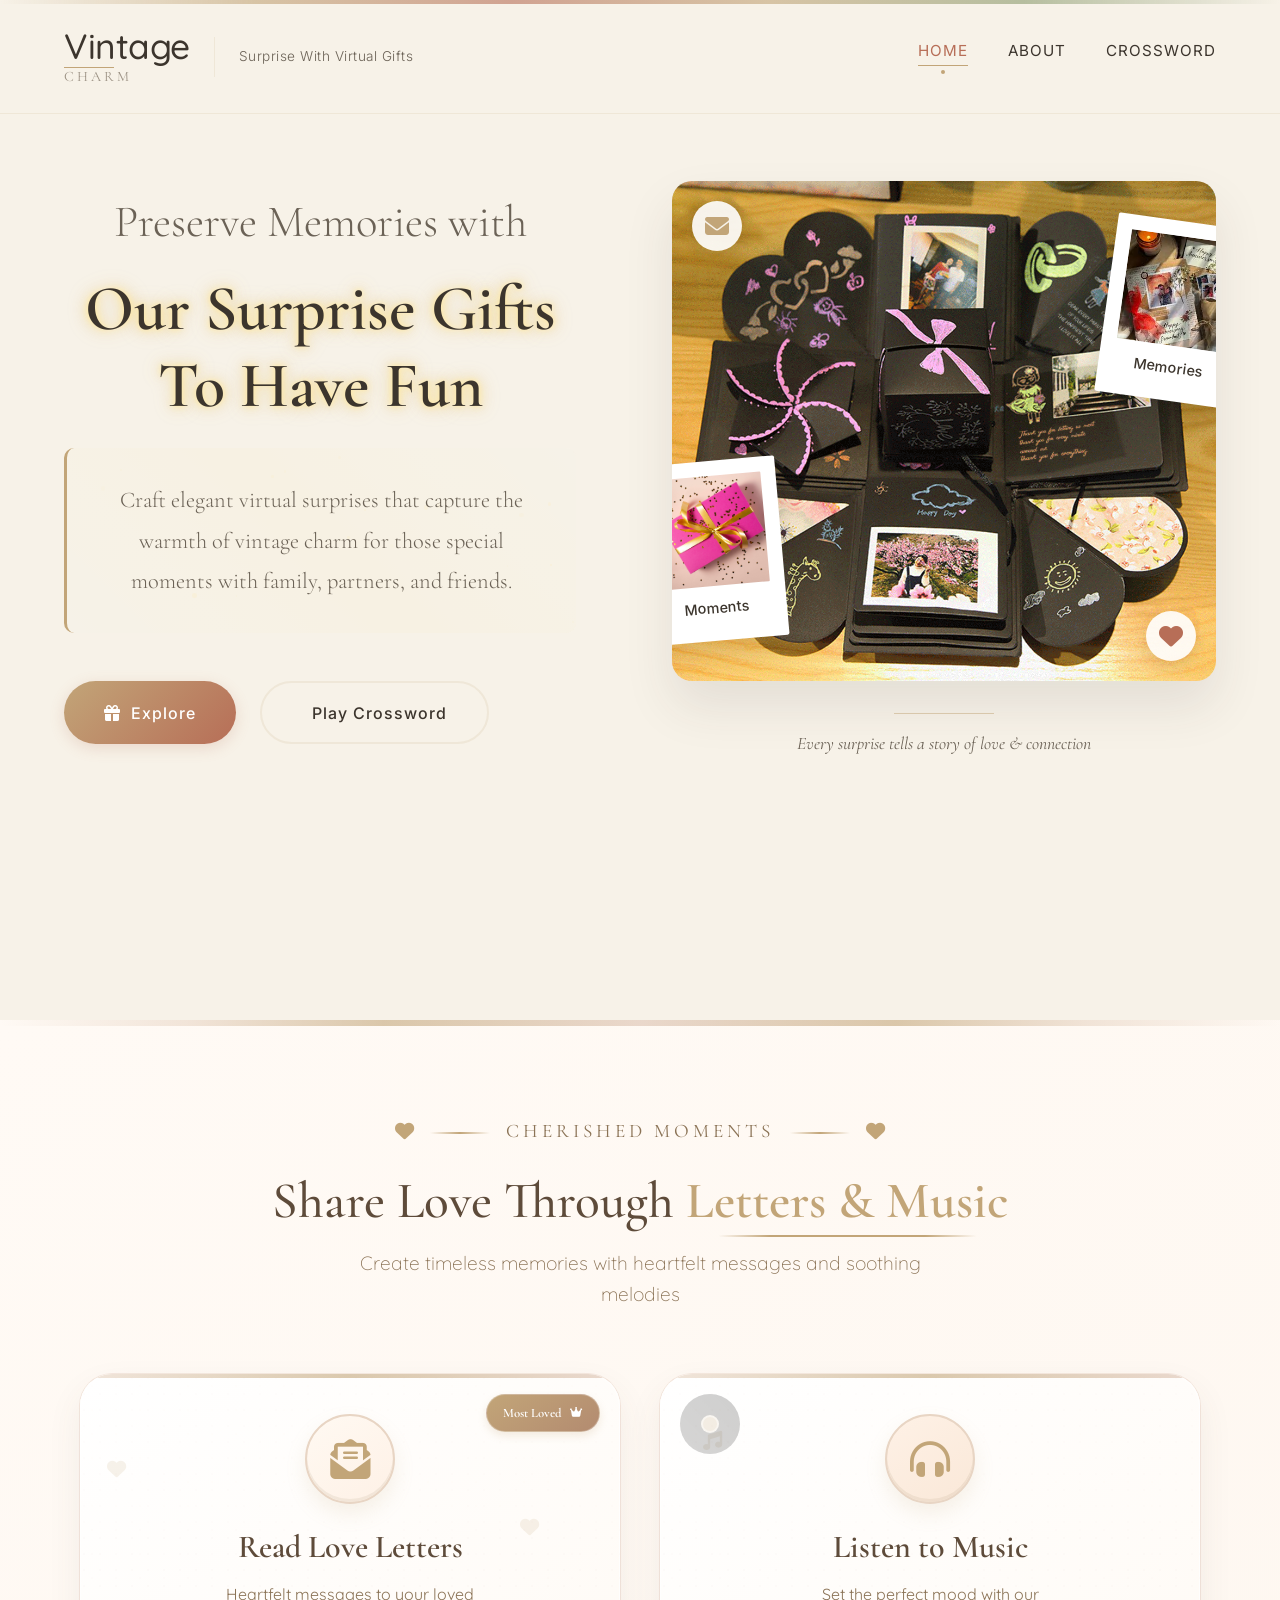
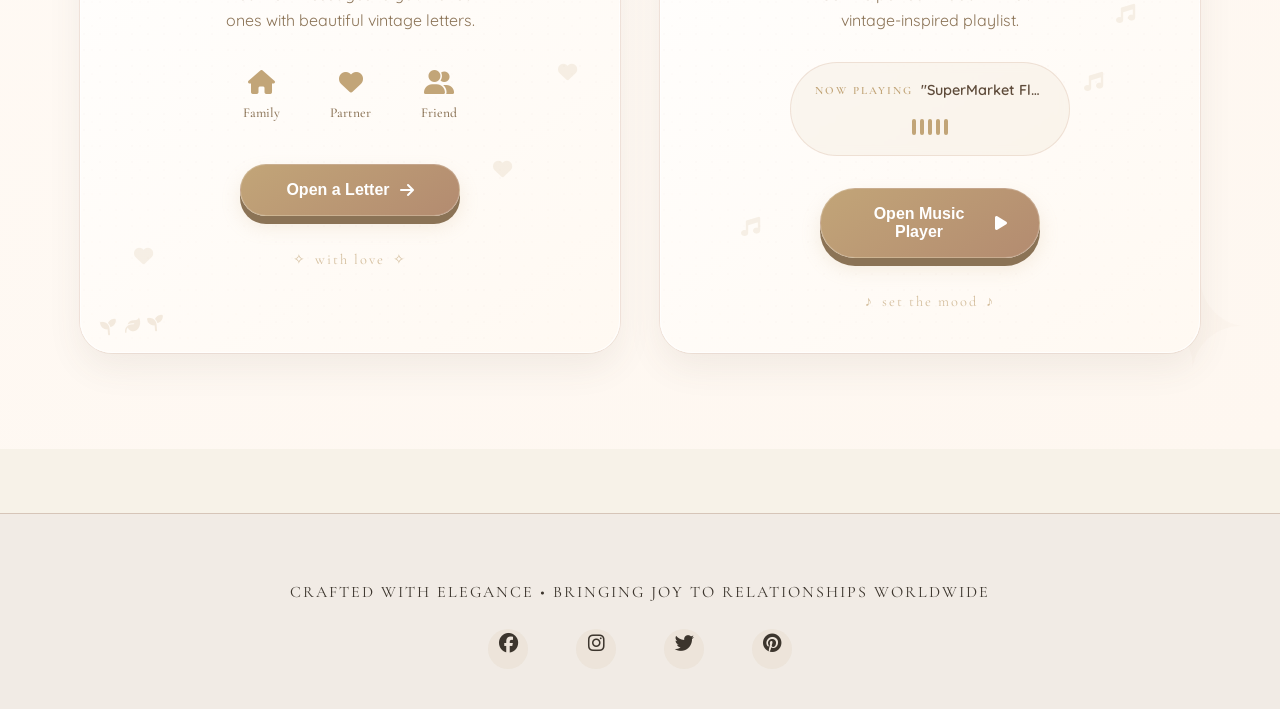
==== commit 631b3bae: "Commit all files" ====
--- a/index.html
+++ b/index.html
@@ -9,6 +9,7 @@
     <link rel="preconnect" href="https://fonts.gstatic.com" crossorigin>
     <link href="https://fonts.googleapis.com/css2?family=Cormorant+Garamond:wght@300;400;500;600&family=Inter:wght@300;400&display=swap" rel="stylesheet">
     <link rel="stylesheet" href="css/style.css">
+    
     <style>
         /* Import Futura-like font via Typekit fallback */
         @import url('https://fonts.googleapis.com/css2?family=Quicksand:wght@400;500;600&display=swap');
@@ -474,16 +475,7 @@
                 </button>
             </div>
             
-            <!-- Volume Control -->
-            <div class="volume-controls">
-                <i class="fas fa-volume-down"></i>
-                <div class="volume-slider-container">
-                    <div class="volume-slider">
-                        <div class="volume-level" id="volumeLevel"></div>
-                    </div>
-                </div>
-                <i class="fas fa-volume-up"></i>
-            </div>
+            
             
             <!-- Playlist -->
             <div class="playlist-section">
--- a/css/style.css
+++ b/css/style.css
@@ -930,6 +930,409 @@
     font-weight: 300;
     letter-spacing: 1px;
 }
+
+/* ---------- Footer ---------- */
+.vintage-footer {
+    background: #f1ebe5;
+    margin-top: 4rem;
+    padding: 2.5rem 1rem;
+    border-top: 1px solid #d6c5b8;
+}
+
+.footer-content {
+    max-width: 1000px;
+    margin: 0 auto;
+    text-align: center;
+}
+
+.footer-line {
+    width: 80px;
+    height: 2px;
+    background: linear-gradient(90deg, transparent, var(--aged-gold), transparent);
+    margin: 0 auto 1.5rem;
+}
+
+.footer-text {
+    font-family: var(--font-serif);
+    color: var(--rustic-brown);
+    font-size: 1rem;
+    letter-spacing: 2px;
+}
+
+.social-icons {
+    margin-top: 1.5rem;
+}
+
+.social-icon {
+    color: var(--rustic-brown);
+    margin: 0 12px;
+    font-size: 1.2rem;
+    transition: all 0.3s ease;
+    display: inline-block;
+}
+
+.social-icon:hover {
+    color: var(--aged-gold);
+    transform: translateY(-3px);
+}
+
+/* ---------- Responsive Design ---------- */
+@media (max-width: 1100px) {
+    .game-layout {
+        grid-template-columns: 1fr;
+    }
+    
+    .hero-title {
+        font-size: 3rem;
+    }
+}
+
+@media (max-width: 768px) {
+    
+/* ===== Responsive Design ===== */
+   
+    .hero-title {
+        font-size: 2.2rem;
+        flex-direction: column;
+        gap: 0.3rem;
+    }
+    
+    .title-decoration .line {
+        width: 40px;
+    }
+    
+    .game-header {
+        flex-direction: column;
+        align-items: stretch;
+    }
+    
+    .stats-container {
+        justify-content: center;
+    }
+    
+    .control-panel {
+        flex-direction: column;
+    }
+    
+    .vintage-btn {
+        width: 100%;
+        justify-content: center;
+    }
+    
+    .crossword-grid {
+        grid-template-columns: repeat(12, 1fr);
+    }
+    
+    .grid-cell {
+        font-size: 1rem;
+    }
+ 
+}
+   
+@media (max-width: 480px) {
+    .grid-wrapper {
+        padding: 1rem;
+    }
+    
+    .grid-cell {
+        font-size: 0.9rem;
+    }
+    
+    .stat-card {
+        width: 100%;
+    }
+    
+    .clue-item {
+        padding: 0.6rem;
+    }
+}
+
+/* ---------- Custom Vintage Dialog ---------- */
+.dialog-overlay {
+    display: none;
+    position: fixed;
+    top: 0;
+    left: 0;
+    right: 0;
+    bottom: 0;
+    background: rgba(94, 75, 58, 0.7);
+    backdrop-filter: blur(8px);
+    z-index: 10000;
+    align-items: center;
+    justify-content: center;
+    animation: dialogFadeIn 0.3s ease;
+}
+
+.dialog-overlay.active {
+    display: flex;
+}
+
+@keyframes dialogFadeIn {
+    from { opacity: 0; }
+    to { opacity: 1; }
+}
+
+.dialog-container {
+    background: linear-gradient(145deg, var(--parchment), var(--wheat));
+    border-radius: 28px;
+    max-width: 480px;
+    width: 90%;
+    box-shadow: 
+        0 25px 50px rgba(94, 75, 58, 0.25),
+        0 0 0 1px rgba(194, 165, 120, 0.3),
+        0 0 0 4px rgba(253, 243, 224, 0.5);
+    animation: dialogSlideUp 0.4s cubic-bezier(0.34, 1.56, 0.64, 1);
+    border: 1px solid var(--aged-gold);
+}
+
+@keyframes dialogSlideUp {
+    from {
+        opacity: 0;
+        transform: translateY(30px) scale(0.95);
+    }
+    to {
+        opacity: 1;
+        transform: translateY(0) scale(1);
+    }
+}
+
+.dialog-header {
+    background: linear-gradient(135deg, var(--deep-umber), var(--rustic-brown));
+    padding: 1.5rem;
+    border-radius: 28px 28px 0 0;
+    text-align: center;
+    position: relative;
+    border-bottom: 3px solid var(--aged-gold);
+}
+
+.dialog-header i {
+    font-size: 2.2rem;
+    color: var(--aged-gold);
+    margin-bottom: 0.5rem;
+    text-shadow: 0 2px 4px rgba(0, 0, 0, 0.2);
+    animation: crownWobble 2s ease infinite;
+}
+
+@keyframes crownWobble {
+    0%, 100% { transform: rotate(0deg); }
+    25% { transform: rotate(5deg); }
+    75% { transform: rotate(-5deg); }
+}
+
+.dialog-header h3 {
+    color: white;
+    font-family: var(--font-serif);
+    font-size: 1.8rem;
+    font-weight: 600;
+    margin: 0;
+    letter-spacing: 2px;
+    text-shadow: 0 2px 4px rgba(0, 0, 0, 0.2);
+}
+
+.dialog-close {
+    position: absolute;
+    top: 1rem;
+    right: 1rem;
+    background: rgba(255, 255, 255, 0.2);
+    border: none;
+    color: white;
+    font-size: 1.8rem;
+    cursor: pointer;
+    opacity: 0.9;
+    transition: all 0.3s ease;
+    width: 36px;
+    height: 36px;
+    display: flex;
+    align-items: center;
+    justify-content: center;
+    border-radius: 50%;
+    backdrop-filter: blur(4px);
+    border: 1px solid rgba(255, 255, 255, 0.3);
+}
+
+.dialog-close:hover {
+    opacity: 1;
+    background: rgba(255, 255, 255, 0.3);
+    transform: rotate(90deg);
+}
+
+.dialog-body {
+    padding: 2rem;
+    display: flex;
+    gap: 1.5rem;
+    align-items: flex-start;
+    background: var(--parchment);
+}
+
+.dialog-icon {
+    background: linear-gradient(135deg, var(--aged-gold), var(--vintage-rose));
+    width: 60px;
+    height: 60px;
+    border-radius: 50%;
+    display: flex;
+    align-items: center;
+    justify-content: center;
+    flex-shrink: 0;
+    box-shadow: 0 8px 0 rgba(94, 75, 58, 0.2);
+}
+
+.dialog-icon i {
+    font-size: 2rem;
+    color: white;
+}
+
+.dialog-message {
+    flex: 1;
+}
+
+.dialog-title {
+    font-size: 1.1rem;
+    font-weight: 600;
+    color: var(--deep-umber);
+    margin-bottom: 1rem;
+    line-height: 1.5;
+}
+
+.dialog-warning {
+    background: rgba(183, 110, 87, 0.1);
+    padding: 0.8rem 1rem;
+    border-radius: 12px;
+    display: flex;
+    align-items: center;
+    gap: 10px;
+    border-left: 4px solid #b76e57;
+    margin-bottom: 1.2rem;
+}
+
+.dialog-warning i {
+    color: #b76e57;
+    font-size: 1.2rem;
+}
+
+.dialog-warning span {
+    color: #b76e57;
+    font-weight: 600;
+    font-size: 0.95rem;
+}
+
+.dialog-consequences {
+    background: rgba(194, 165, 120, 0.08);
+    padding: 1rem;
+    border-radius: 12px;
+    display: flex;
+    flex-direction: column;
+    gap: 0.6rem;
+}
+
+.consequence-item {
+    display: flex;
+    align-items: center;
+    gap: 10px;
+    color: var(--rustic-brown);
+    font-size: 0.9rem;
+}
+
+.consequence-item i {
+    font-size: 0.9rem;
+}
+
+.consequence-item i.fa-times-circle {
+    color: #b76e57;
+}
+
+.consequence-item i.fa-trophy {
+    color: var(--aged-gold);
+}
+
+.consequence-item i.fa-redo {
+    color: var(--sage-mist);
+}
+
+.dialog-footer {
+    padding: 1.5rem;
+    display: flex;
+    gap: 1rem;
+    justify-content: flex-end;
+    background: var(--wheat);
+    border-radius: 0 0 28px 28px;
+    border-top: 1px solid var(--vintage-rose);
+}
+
+.dialog-btn {
+    padding: 0.9rem 2rem;
+    border-radius: 50px;
+    font-size: 1rem;
+    font-weight: 600;
+    cursor: pointer;
+    display: flex;
+    align-items: center;
+    gap: 8px;
+    transition: all 0.2s ease;
+    border: none;
+    font-family: var(--font-ui);
+}
+
+.dialog-btn i {
+    font-size: 1rem;
+}
+
+.dialog-btn.cancel {
+    background: transparent;
+    color: var(--deep-umber);
+    border: 2px solid var(--vintage-rose);
+}
+
+.dialog-btn.cancel:hover {
+    background: rgba(220, 193, 176, 0.2);
+    border-color: var(--rustic-brown);
+    transform: translateY(-2px);
+}
+
+.dialog-btn.confirm {
+    background: linear-gradient(135deg, var(--aged-gold), #b38b70);
+    color: white;
+    box-shadow: 0 6px 0 #6b584b;
+}
+
+.dialog-btn.confirm:hover {
+    transform: translateY(-2px);
+    box-shadow: 0 8px 0 #6b584b;
+}
+
+.dialog-btn.confirm:active {
+    transform: translateY(6px);
+    box-shadow: 0 2px 0 #6b584b;
+}
+
+/* Responsive */
+@media (max-width: 480px) {
+    .dialog-body {
+        flex-direction: column;
+        align-items: center;
+        text-align: center;
+    }
+    
+    .dialog-warning {
+        justify-content: center;
+    }
+    
+    .consequence-item {
+        justify-content: center;
+    }
+    
+    .dialog-footer {
+        flex-direction: column;
+    }
+    
+    .dialog-btn {
+        width: 100%;
+        justify-content: center;
+    }
+}
+
+
+
+
 
 /* ---------- Main Game Section ---------- */
 .crossword-main {
@@ -2021,431 +2424,16 @@
     color: #b4eb81;
 }
 
-/* ---------- Footer ---------- */
-.vintage-footer {
-    background: #f1ebe5;
-    margin-top: 4rem;
-    padding: 2.5rem 1rem;
-    border-top: 1px solid #d6c5b8;
-}
-
-.footer-content {
-    max-width: 1000px;
-    margin: 0 auto;
-    text-align: center;
-}
-
-.footer-line {
-    width: 80px;
-    height: 2px;
-    background: linear-gradient(90deg, transparent, var(--aged-gold), transparent);
-    margin: 0 auto 1.5rem;
-}
-
-.footer-text {
-    font-family: var(--font-serif);
-    color: var(--rustic-brown);
-    font-size: 1rem;
-    letter-spacing: 2px;
-}
-
-.social-icons {
-    margin-top: 1.5rem;
-}
-
-.social-icon {
-    color: var(--rustic-brown);
-    margin: 0 12px;
-    font-size: 1.2rem;
-    transition: all 0.3s ease;
-    display: inline-block;
-}
-
-.social-icon:hover {
-    color: var(--aged-gold);
-    transform: translateY(-3px);
-}
-
-/* ---------- Responsive Design ---------- */
-@media (max-width: 1100px) {
-    .game-layout {
-        grid-template-columns: 1fr;
-    }
-    
-    .hero-title {
-        font-size: 3rem;
-    }
-}
-
-@media (max-width: 768px) {
-    .nav-links {
-        display: none;
-    }
-    
-    /* .menu-toggle {
-        display: flex;
-    } */
-    
-    .nav-links.active {
-        display: flex;
-        flex-direction: column;
-        position: absolute;
-        top: 100%;
-        left: 0;
-        right: 0;
-        background: white;
-        padding: 1.5rem;
-        box-shadow: 0 10px 20px rgba(0, 0, 0, 0.1);
-        border-bottom: var(--border-vintage);
-    }
-    
-    .hero-title {
-        font-size: 2.2rem;
-        flex-direction: column;
-        gap: 0.3rem;
-    }
-    
-    .title-decoration .line {
-        width: 40px;
-    }
-    
-    .game-header {
-        flex-direction: column;
-        align-items: stretch;
-    }
-    
-    .stats-container {
-        justify-content: center;
-    }
-    
-    .control-panel {
-        flex-direction: column;
-    }
-    
-    .vintage-btn {
-        width: 100%;
-        justify-content: center;
-    }
-    
-    .crossword-grid {
-        grid-template-columns: repeat(12, 1fr);
-    }
-    
-    .grid-cell {
-        font-size: 1rem;
-    }
-}
-
-@media (max-width: 480px) {
-    .grid-wrapper {
-        padding: 1rem;
-    }
-    
-    .grid-cell {
-        font-size: 0.9rem;
-    }
-    
-    .stat-card {
-        width: 100%;
-    }
-    
-    .clue-item {
-        padding: 0.6rem;
-    }
-}
-
-/* ---------- Custom Vintage Dialog ---------- */
-.dialog-overlay {
-    display: none;
-    position: fixed;
-    top: 0;
-    left: 0;
-    right: 0;
-    bottom: 0;
-    background: rgba(94, 75, 58, 0.7);
-    backdrop-filter: blur(8px);
-    z-index: 10000;
-    align-items: center;
-    justify-content: center;
-    animation: dialogFadeIn 0.3s ease;
-}
-
-.dialog-overlay.active {
-    display: flex;
-}
-
-@keyframes dialogFadeIn {
-    from { opacity: 0; }
-    to { opacity: 1; }
-}
-
-.dialog-container {
-    background: linear-gradient(145deg, var(--parchment), var(--wheat));
-    border-radius: 28px;
-    max-width: 480px;
-    width: 90%;
-    box-shadow: 
-        0 25px 50px rgba(94, 75, 58, 0.25),
-        0 0 0 1px rgba(194, 165, 120, 0.3),
-        0 0 0 4px rgba(253, 243, 224, 0.5);
-    animation: dialogSlideUp 0.4s cubic-bezier(0.34, 1.56, 0.64, 1);
-    border: 1px solid var(--aged-gold);
-}
-
-@keyframes dialogSlideUp {
-    from {
-        opacity: 0;
-        transform: translateY(30px) scale(0.95);
-    }
-    to {
-        opacity: 1;
-        transform: translateY(0) scale(1);
-    }
-}
-
-.dialog-header {
-    background: linear-gradient(135deg, var(--deep-umber), var(--rustic-brown));
-    padding: 1.5rem;
-    border-radius: 28px 28px 0 0;
-    text-align: center;
-    position: relative;
-    border-bottom: 3px solid var(--aged-gold);
-}
-
-.dialog-header i {
-    font-size: 2.2rem;
-    color: var(--aged-gold);
-    margin-bottom: 0.5rem;
-    text-shadow: 0 2px 4px rgba(0, 0, 0, 0.2);
-    animation: crownWobble 2s ease infinite;
-}
-
-@keyframes crownWobble {
-    0%, 100% { transform: rotate(0deg); }
-    25% { transform: rotate(5deg); }
-    75% { transform: rotate(-5deg); }
-}
-
-.dialog-header h3 {
-    color: white;
-    font-family: var(--font-serif);
-    font-size: 1.8rem;
-    font-weight: 600;
-    margin: 0;
-    letter-spacing: 2px;
-    text-shadow: 0 2px 4px rgba(0, 0, 0, 0.2);
-}
-
-.dialog-close {
-    position: absolute;
-    top: 1rem;
-    right: 1rem;
-    background: rgba(255, 255, 255, 0.2);
-    border: none;
-    color: white;
-    font-size: 1.8rem;
-    cursor: pointer;
-    opacity: 0.9;
-    transition: all 0.3s ease;
-    width: 36px;
-    height: 36px;
-    display: flex;
-    align-items: center;
-    justify-content: center;
-    border-radius: 50%;
-    backdrop-filter: blur(4px);
-    border: 1px solid rgba(255, 255, 255, 0.3);
-}
-
-.dialog-close:hover {
-    opacity: 1;
-    background: rgba(255, 255, 255, 0.3);
-    transform: rotate(90deg);
-}
-
-.dialog-body {
-    padding: 2rem;
-    display: flex;
-    gap: 1.5rem;
-    align-items: flex-start;
-    background: var(--parchment);
-}
-
-.dialog-icon {
-    background: linear-gradient(135deg, var(--aged-gold), var(--vintage-rose));
-    width: 60px;
-    height: 60px;
-    border-radius: 50%;
-    display: flex;
-    align-items: center;
-    justify-content: center;
-    flex-shrink: 0;
-    box-shadow: 0 8px 0 rgba(94, 75, 58, 0.2);
-}
-
-.dialog-icon i {
-    font-size: 2rem;
-    color: white;
-}
-
-.dialog-message {
-    flex: 1;
-}
-
-.dialog-title {
-    font-size: 1.1rem;
-    font-weight: 600;
-    color: var(--deep-umber);
-    margin-bottom: 1rem;
-    line-height: 1.5;
-}
-
-.dialog-warning {
-    background: rgba(183, 110, 87, 0.1);
-    padding: 0.8rem 1rem;
-    border-radius: 12px;
-    display: flex;
-    align-items: center;
-    gap: 10px;
-    border-left: 4px solid #b76e57;
-    margin-bottom: 1.2rem;
-}
-
-.dialog-warning i {
-    color: #b76e57;
-    font-size: 1.2rem;
-}
-
-.dialog-warning span {
-    color: #b76e57;
-    font-weight: 600;
-    font-size: 0.95rem;
-}
-
-.dialog-consequences {
-    background: rgba(194, 165, 120, 0.08);
-    padding: 1rem;
-    border-radius: 12px;
-    display: flex;
-    flex-direction: column;
-    gap: 0.6rem;
-}
-
-.consequence-item {
-    display: flex;
-    align-items: center;
-    gap: 10px;
-    color: var(--rustic-brown);
-    font-size: 0.9rem;
-}
-
-.consequence-item i {
-    font-size: 0.9rem;
-}
-
-.consequence-item i.fa-times-circle {
-    color: #b76e57;
-}
-
-.consequence-item i.fa-trophy {
-    color: var(--aged-gold);
-}
-
-.consequence-item i.fa-redo {
-    color: var(--sage-mist);
-}
-
-.dialog-footer {
-    padding: 1.5rem;
-    display: flex;
-    gap: 1rem;
-    justify-content: flex-end;
-    background: var(--wheat);
-    border-radius: 0 0 28px 28px;
-    border-top: 1px solid var(--vintage-rose);
-}
-
-.dialog-btn {
-    padding: 0.9rem 2rem;
-    border-radius: 50px;
-    font-size: 1rem;
-    font-weight: 600;
-    cursor: pointer;
-    display: flex;
-    align-items: center;
-    gap: 8px;
-    transition: all 0.2s ease;
-    border: none;
-    font-family: var(--font-ui);
-}
-
-.dialog-btn i {
-    font-size: 1rem;
-}
-
-.dialog-btn.cancel {
-    background: transparent;
-    color: var(--deep-umber);
-    border: 2px solid var(--vintage-rose);
-}
-
-.dialog-btn.cancel:hover {
-    background: rgba(220, 193, 176, 0.2);
-    border-color: var(--rustic-brown);
-    transform: translateY(-2px);
-}
-
-.dialog-btn.confirm {
-    background: linear-gradient(135deg, var(--aged-gold), #b38b70);
-    color: white;
-    box-shadow: 0 6px 0 #6b584b;
-}
-
-.dialog-btn.confirm:hover {
-    transform: translateY(-2px);
-    box-shadow: 0 8px 0 #6b584b;
-}
-
-.dialog-btn.confirm:active {
-    transform: translateY(6px);
-    box-shadow: 0 2px 0 #6b584b;
-}
-
-/* Responsive */
-@media (max-width: 480px) {
-    .dialog-body {
-        flex-direction: column;
-        align-items: center;
-        text-align: center;
-    }
-    
-    .dialog-warning {
-        justify-content: center;
-    }
-    
-    .consequence-item {
-        justify-content: center;
-    }
-    
-    .dialog-footer {
-        flex-direction: column;
-    }
-    
-    .dialog-btn {
-        width: 100%;
-        justify-content: center;
-    }
-}
-
-
 /* ===== LOVE LETTERS & MUSIC SECTION ===== */
 .love-music-section {
-    padding: 6rem 5%;
+    padding: clamp(3rem, 8vw, 6rem) clamp(1.5rem, 5%, 5%);
     background: linear-gradient(145deg, #fffaf5, #fef7f0);
     position: relative;
     overflow: hidden;
-}
-
+    width: 100%;
+}
+
+/* Decorative Elements */
 .love-music-section::before {
     content: '';
     position: absolute;
@@ -2453,66 +2441,92 @@
     left: 0;
     right: 0;
     height: 6px;
-    background: linear-gradient(90deg, #e8d5c4, #c2a578, #dcc1b0, #c2a578, #e8d5c4);
+    background: linear-gradient(90deg, 
+        transparent 0%,
+        #e8d5c4 15%,
+        #c2a578 30%,
+        #dcc1b0 50%,
+        #c2a578 70%,
+        #e8d5c4 85%,
+        transparent 100%);
     opacity: 0.6;
+    z-index: 1;
 }
 
 .love-music-section::after {
     content: '✦';
     position: absolute;
-    bottom: 20px;
-    right: 30px;
-    font-size: 8rem;
+    bottom: clamp(10px, 3vw, 20px);
+    right: clamp(15px, 4vw, 30px);
+    font-size: clamp(4rem, 15vw, 8rem);
     color: #e8d5c4;
-    opacity: 0.1;
+    opacity: 0.08;
     font-family: serif;
+    pointer-events: none;
+    transform: rotate(5deg);
 }
 
 .section-container {
-    max-width: 1300px;
+    max-width: 1400px;
     margin: 0 auto;
+    position: relative;
+    z-index: 2;
+    width: 100%;
 }
 
 /* Section Header */
 .section-header {
     text-align: center;
-    margin-bottom: 4rem;
+    margin-bottom: clamp(2.5rem, 6vw, 4rem);
+    padding: 0 clamp(0.5rem, 2vw, 1rem);
 }
 
 .header-ornament {
     display: flex;
     align-items: center;
     justify-content: center;
-    gap: 1rem;
+    gap: clamp(0.5rem, 2vw, 1rem);
     margin-bottom: 1.5rem;
+    flex-wrap: wrap;
 }
 
 .header-ornament i {
     color: #c2a578;
-    font-size: 1.2rem;
-    animation: gentlePulse 3s infinite ease;
+    font-size: clamp(1rem, 3vw, 1.2rem);
+    animation: gentlePulse 3s ease-in-out infinite;
+}
+
+@keyframes gentlePulse {
+    0%, 100% { transform: scale(1); opacity: 0.8; }
+    50% { transform: scale(1.1); opacity: 1; }
 }
 
 .header-line {
-    width: 60px;
-    height: 1px;
-    background: linear-gradient(90deg, transparent, #c2a578, transparent);
+    width: clamp(30px, 8vw, 60px);
+    height: 2px;
+    background: linear-gradient(90deg, 
+        transparent 0%,
+        #c2a578 50%,
+        transparent 100%);
 }
 
 .header-title {
     font-family: 'Cormorant Garamond', serif;
-    font-size: 1.2rem;
+    font-size: clamp(1rem, 3vw, 1.2rem);
     letter-spacing: 4px;
     color: #8b7356;
     text-transform: uppercase;
+    white-space: nowrap;
 }
 
 .section-heading {
     font-family: 'Cormorant Garamond', serif;
-    font-size: 2.8rem;
+    font-size: clamp(2rem, 6vw, 3.2rem);
     font-weight: 500;
     color: #5e4b3a;
     margin-bottom: 1rem;
+    line-height: 1.2;
+    padding: 0 0.5rem;
 }
 
 .section-heading .accent-text {
@@ -2520,6 +2534,7 @@
     font-weight: 600;
     position: relative;
     display: inline-block;
+    white-space: nowrap;
 }
 
 .section-heading .accent-text::after {
@@ -2529,31 +2544,38 @@
     left: 0;
     width: 100%;
     height: 2px;
-    background: linear-gradient(90deg, transparent, #c2a578, transparent);
+    background: linear-gradient(90deg, 
+        transparent 0%,
+        #c2a578 20%,
+        #c2a578 80%,
+        transparent 100%);
+    transform: scaleX(0.8);
 }
 
 .section-subheading {
     font-family: 'Quicksand', sans-serif;
-    font-size: 1.1rem;
+    font-size: clamp(0.95rem, 2.5vw, 1.2rem);
     color: #8b7356;
     font-weight: 300;
-    max-width: 600px;
+    max-width: min(600px, 90%);
     margin: 0 auto;
+    line-height: 1.6;
 }
 
 /* Cards Container */
 .cards-container {
     display: grid;
-    grid-template-columns: repeat(2, 1fr);
-    gap: 2.5rem;
+    grid-template-columns: repeat(auto-fit, minmax(300px, 1fr));
+    gap: clamp(1.5rem, 4vw, 2.5rem);
     margin-top: 2rem;
+    padding: 0 clamp(0.5rem, 2vw, 1rem);
 }
 
 /* Vintage Card Base */
 .vintage-card {
     background: linear-gradient(145deg, #ffffff, #fff9f2);
-    border-radius: 32px;
-    padding: 2.5rem 2rem;
+    border-radius: clamp(24px, 5vw, 32px);
+    padding: clamp(1.5rem, 4vw, 2.5rem) clamp(1rem, 3vw, 2rem);
     position: relative;
     overflow: hidden;
     box-shadow: 
@@ -2565,6 +2587,9 @@
     flex-direction: column;
     align-items: center;
     text-align: center;
+    width: 100%;
+    height: 100%;
+    min-height: 500px;
 }
 
 .vintage-card:hover {
@@ -2584,6 +2609,7 @@
     height: 4px;
     background: linear-gradient(90deg, #e8d5c4, #c2a578, #dcc1b0);
     opacity: 0.6;
+    z-index: 1;
 }
 
 .card-bg-pattern {
@@ -2604,27 +2630,28 @@
 /* Card Badge */
 .card-badge {
     position: absolute;
-    top: 20px;
-    right: 20px;
+    top: clamp(10px, 3vw, 20px);
+    right: clamp(10px, 3vw, 20px);
     background: linear-gradient(145deg, #c2a578, #b38b70);
     color: white;
-    padding: 6px 16px;
+    padding: 0.5rem 1rem;
     border-radius: 30px;
-    font-size: 0.8rem;
+    font-size: clamp(0.7rem, 2vw, 0.8rem);
     font-weight: 600;
     display: flex;
     align-items: center;
-    gap: 6px;
+    gap: 0.5rem;
     z-index: 10;
     box-shadow: 0 4px 8px rgba(194, 165, 120, 0.2);
     border: 1px solid rgba(255, 255, 255, 0.3);
+    backdrop-filter: blur(4px);
 }
 
 .card-badge i {
     font-size: 0.7rem;
 }
 
-/* Floating Hearts */
+/* Floating Hearts - Responsive Positioning */
 .floating-hearts {
     position: absolute;
     top: 0;
@@ -2637,19 +2664,25 @@
 .floating-hearts i {
     position: absolute;
     color: rgba(194, 165, 120, 0.15);
-    font-size: 1.2rem;
+    font-size: clamp(0.8rem, 3vw, 1.2rem);
     animation: floatHeart 6s ease-in-out infinite;
 }
 
-.floating-hearts i:nth-child(1) { top: 20%; left: 10%; animation-delay: 0s; }
-.floating-hearts i:nth-child(2) { top: 60%; right: 15%; animation-delay: 2s; }
-.floating-hearts i:nth-child(3) { bottom: 20%; left: 20%; animation-delay: 1s; }
-.floating-hearts i:nth-child(4) { top: 30%; right: 25%; animation-delay: 3s; }
-.floating-hearts i:nth-child(5) { bottom: 40%; right: 40%; animation-delay: 4s; }
+.floating-hearts i:nth-child(1) { top: 15%; left: 5%; animation-delay: 0s; }
+.floating-hearts i:nth-child(2) { top: 50%; right: 8%; animation-delay: 1.5s; }
+.floating-hearts i:nth-child(3) { bottom: 15%; left: 10%; animation-delay: 2.5s; }
+.floating-hearts i:nth-child(4) { top: 25%; right: 15%; animation-delay: 3.5s; }
+.floating-hearts i:nth-child(5) { bottom: 30%; right: 20%; animation-delay: 4.5s; }
 
 @keyframes floatHeart {
-    0%, 100% { transform: translateY(0) rotate(0deg); opacity: 0.15; }
-    50% { transform: translateY(-20px) rotate(10deg); opacity: 0.25; }
+    0%, 100% { 
+        transform: translateY(0) rotate(0deg); 
+        opacity: 0.15; 
+    }
+    50% { 
+        transform: translateY(-20px) rotate(10deg); 
+        opacity: 0.25; 
+    }
 }
 
 /* Floating Notes */
@@ -2665,52 +2698,60 @@
 .floating-notes i {
     position: absolute;
     color: rgba(194, 165, 120, 0.15);
-    font-size: 1.2rem;
+    font-size: clamp(0.8rem, 3vw, 1.2rem);
     animation: floatNote 5s ease-in-out infinite;
 }
 
-.floating-notes i:nth-child(1) { top: 15%; left: 15%; animation-delay: 0s; }
-.floating-notes i:nth-child(2) { top: 45%; right: 20%; animation-delay: 1.5s; }
-.floating-notes i:nth-child(3) { bottom: 25%; left: 25%; animation-delay: 2.5s; }
-.floating-notes i:nth-child(4) { bottom: 50%; right: 35%; animation-delay: 3.5s; }
+.floating-notes i:nth-child(1) { top: 10%; left: 8%; animation-delay: 0s; }
+.floating-notes i:nth-child(2) { top: 40%; right: 12%; animation-delay: 1.5s; }
+.floating-notes i:nth-child(3) { bottom: 20%; left: 15%; animation-delay: 2.5s; }
+.floating-notes i:nth-child(4) { bottom: 45%; right: 18%; animation-delay: 3.5s; }
 
 @keyframes floatNote {
-    0%, 100% { transform: translateY(0) rotate(0deg); opacity: 0.15; }
-    50% { transform: translateY(-15px) rotate(-5deg); opacity: 0.25; }
+    0%, 100% { 
+        transform: translateY(0) rotate(0deg); 
+        opacity: 0.15; 
+    }
+    50% { 
+        transform: translateY(-15px) rotate(-5deg); 
+        opacity: 0.25; 
+    }
 }
 
 /* Flower Decoration */
 .flower-decoration {
     position: absolute;
-    bottom: 20px;
-    left: 20px;
-    display: flex;
-    gap: 8px;
+    bottom: clamp(10px, 3vw, 20px);
+    left: clamp(10px, 3vw, 20px);
+    display: flex;
+    gap: 0.5rem;
     color: rgba(194, 165, 120, 0.2);
-    font-size: 1rem;
+    font-size: clamp(0.8rem, 2vw, 1rem);
     transform: rotate(-5deg);
-}
-
+    pointer-events: none;
+}
+
+/* Vinyl Decoration */
 .vinyl-decoration {
     position: absolute;
-    top: 20px;
-    left: 20px;
+    top: clamp(10px, 3vw, 20px);
+    left: clamp(10px, 3vw, 20px);
     opacity: 0.2;
+    pointer-events: none;
 }
 
 .mini-vinyl {
-    width: 60px;
-    height: 60px;
+    width: clamp(40px, 8vw, 60px);
+    height: clamp(40px, 8vw, 60px);
     background: linear-gradient(45deg, #333, #111);
     border-radius: 50%;
     position: relative;
     animation: rotate 10s linear infinite;
 }
 
-.mini-vinyl .vinyl-disc {
-    width: 100%;
-    height: 100%;
-    border-radius: 50%;
+@keyframes rotate {
+    from { transform: rotate(0deg); }
+    to { transform: rotate(360deg); }
 }
 
 .mini-vinyl .vinyl-center {
@@ -2718,16 +2759,11 @@
     top: 50%;
     left: 50%;
     transform: translate(-50%, -50%);
-    width: 16px;
-    height: 16px;
+    width: 30%;
+    height: 30%;
     background: #c2a578;
     border-radius: 50%;
-    border: 2px solid white;
-}
-
-@keyframes rotate {
-    from { transform: rotate(0deg); }
-    to { transform: rotate(360deg); }
+    border: 2px solid rgba(255, 255, 255, 0.5);
 }
 
 /* Card Icon */
@@ -2738,20 +2774,21 @@
 }
 
 .card-icon {
-    width: 90px;
-    height: 90px;
+    width: clamp(70px, 15vw, 90px);
+    height: clamp(70px, 15vw, 90px);
     background: linear-gradient(145deg, #fff9f2, #fef1e6);
     border-radius: 50%;
     display: flex;
     align-items: center;
     justify-content: center;
-    font-size: 2.5rem;
+    font-size: clamp(2rem, 5vw, 2.5rem);
     color: #c2a578;
     border: 2px solid #e8d5c4;
     box-shadow: 
         0 10px 20px rgba(194, 165, 120, 0.15),
         inset 0 -3px 0 rgba(139, 115, 85, 0.1);
     transition: all 0.3s ease;
+    margin: 0 auto;
 }
 
 .vintage-card:hover .card-icon {
@@ -2767,57 +2804,63 @@
 /* Card Title */
 .card-title {
     font-family: 'Cormorant Garamond', serif;
-    font-size: 2rem;
+    font-size: clamp(1.5rem, 5vw, 2rem);
     font-weight: 600;
     color: #5e4b3a;
     margin-bottom: 1rem;
     position: relative;
     z-index: 5;
+    line-height: 1.2;
 }
 
 /* Card Description */
 .card-description {
     font-family: 'Quicksand', sans-serif;
-    font-size: 1rem;
+    font-size: clamp(0.9rem, 2.5vw, 1rem);
     color: #8b7356;
     line-height: 1.6;
     margin-bottom: 1.8rem;
-    max-width: 280px;
+    max-width: min(280px, 90%);
     position: relative;
     z-index: 5;
+    margin-left: auto;
+    margin-right: auto;
 }
 
 /* Letter Categories */
 .letter-categories {
     display: flex;
     justify-content: center;
-    gap: 1.5rem;
+    gap: clamp(0.8rem, 3vw, 1.5rem);
     margin-bottom: 2rem;
     position: relative;
     z-index: 5;
+    flex-wrap: wrap;
 }
 
 .category-item {
     display: flex;
     flex-direction: column;
     align-items: center;
-    gap: 6px;
+    gap: 0.5rem;
     cursor: pointer;
-    padding: 8px 12px;
+    padding: 0.5rem 0.8rem;
     border-radius: 16px;
     transition: all 0.3s ease;
+    min-width: 60px;
 }
 
 .category-item i {
-    font-size: 1.5rem;
+    font-size: clamp(1.2rem, 4vw, 1.5rem);
     color: #c2a578;
     transition: all 0.3s ease;
 }
 
 .category-item span {
-    font-size: 0.85rem;
+    font-size: clamp(0.7rem, 2vw, 0.85rem);
     color: #8b7356;
     font-weight: 500;
+    white-space: nowrap;
 }
 
 .category-item:hover {
@@ -2834,13 +2877,16 @@
 .music-preview {
     background: rgba(194, 165, 120, 0.08);
     border-radius: 50px;
-    padding: 1rem 1.5rem;
+    padding: clamp(0.8rem, 3vw, 1rem) clamp(1rem, 4vw, 1.5rem);
     margin-bottom: 2rem;
     width: 100%;
+    max-width: 280px;
     border: 1px solid rgba(220, 193, 176, 0.4);
     position: relative;
     z-index: 5;
     backdrop-filter: blur(4px);
+    margin-left: auto;
+    margin-right: auto;
 }
 
 .now-playing {
@@ -2848,34 +2894,44 @@
     justify-content: space-between;
     align-items: center;
     margin-bottom: 0.8rem;
+    gap: 0.5rem;
+    flex-wrap: wrap;
 }
 
 .track-label {
-    font-size: 0.7rem;
+    font-size: clamp(0.6rem, 2vw, 0.7rem);
     text-transform: uppercase;
     letter-spacing: 2px;
     color: #c2a578;
     font-weight: 600;
+    white-space: nowrap;
 }
 
 .track-name {
-    font-size: 0.9rem;
+    font-size: clamp(0.8rem, 2.5vw, 0.9rem);
     font-weight: 600;
     color: #5e4b3a;
+    white-space: nowrap;
+    overflow: hidden;
+    text-overflow: ellipsis;
+    max-width: 150px;
 }
 
 .preview-wave {
     display: flex;
     justify-content: center;
     gap: 4px;
+    height: 24px;
+    align-items: center;
 }
 
 .preview-wave span {
-    width: 4px;
-    height: 16px;
+    width: clamp(3px, 1vw, 4px);
+    height: clamp(12px, 3vw, 16px);
     background: #c2a578;
     border-radius: 4px;
     animation: wave 1.2s ease-in-out infinite;
+    transition: height 0.3s ease;
 }
 
 .preview-wave span:nth-child(2) { animation-delay: 0.2s; }
@@ -2884,7 +2940,7 @@
 .preview-wave span:nth-child(5) { animation-delay: 0.8s; }
 
 @keyframes wave {
-    0%, 100% { height: 16px; }
+    0%, 100% { height: 12px; }
     50% { height: 24px; }
 }
 
@@ -2942,40 +2998,35 @@
     margin-top: 2rem;
     font-family: 'Cormorant Garamond', serif;
     color: #c2a578;
-    font-size: 0.9rem;
+    font-size: clamp(0.8rem, 2vw, 0.9rem);
     letter-spacing: 2px;
     display: flex;
     align-items: center;
-    gap: 6px;
+    gap: 0.5rem;
     opacity: 0.7;
+    flex-wrap: wrap;
+    justify-content: center;
 }
 
 /* ===== LETTER MODAL ===== */
-.letter-modal-container {
+.letter-modal-container,
+.music-modal-container {
     background: #fffaf5;
     border-radius: 32px;
-    max-width: 650px;
-    width: 90%;
-    max-height: 85vh;
+    max-width: min(650px, 95%);
+    width: 95%;
+    max-height: min(85vh, 800px);
     overflow-y: auto;
     box-shadow: 
         0 30px 60px rgba(94, 75, 58, 0.25),
         0 0 0 1px rgba(194, 165, 120, 0.3);
     animation: modalSlideUp 0.5s ease;
     position: relative;
+    margin: 2rem auto;
 }
 
 .music-modal-container {
-    background: linear-gradient(145deg, #fffaf5, #fef7f0);
-    border-radius: 32px;
-    max-width: 700px;
-    width: 90%;
-    max-height: 85vh;
-    overflow-y: auto;
-    box-shadow: 
-        0 30px 60px rgba(94, 75, 58, 0.25),
-        0 0 0 1px rgba(194, 165, 120, 0.3);
-    animation: modalSlideUp 0.5s ease;
+    max-width: min(700px, 95%);
 }
 
 @keyframes modalSlideUp {
@@ -2991,7 +3042,7 @@
 
 .letter-modal-header,
 .music-modal-header {
-    padding: 1.5rem 2rem;
+    padding: clamp(1rem, 3vw, 1.5rem) clamp(1.2rem, 4vw, 2rem);
     border-bottom: 1px solid #e8d5c4;
     display: flex;
     justify-content: space-between;
@@ -3008,8 +3059,9 @@
     align-items: center;
     gap: 1rem;
     font-family: 'Cormorant Garamond', serif;
-    font-size: 1.3rem;
+    font-size: clamp(1.1rem, 3vw, 1.3rem);
     color: #5e4b3a;
+    flex-wrap: wrap;
 }
 
 .modal-header-decoration i {
@@ -3029,6 +3081,7 @@
     align-items: center;
     justify-content: center;
     transition: all 0.3s ease;
+    flex-shrink: 0;
 }
 
 .modal-close-btn:hover {
@@ -3041,21 +3094,22 @@
 .letter-category-tabs {
     display: flex;
     justify-content: center;
-    gap: 1rem;
-    padding: 1.5rem 2rem;
+    gap: clamp(0.5rem, 2vw, 1rem);
+    padding: clamp(1rem, 3vw, 1.5rem) clamp(1rem, 4vw, 2rem);
     border-bottom: 1px solid #e8d5c4;
+    flex-wrap: wrap;
 }
 
 .category-tab {
     background: none;
     border: none;
-    padding: 0.8rem 1.5rem;
+    padding: 0.6rem 1.2rem;
     border-radius: 50px;
     display: flex;
     align-items: center;
-    gap: 8px;
+    gap: 0.5rem;
     font-family: 'Quicksand', sans-serif;
-    font-size: 0.95rem;
+    font-size: clamp(0.85rem, 2.5vw, 0.95rem);
     color: #8b7356;
     cursor: pointer;
     transition: all 0.3s ease;
@@ -3063,7 +3117,7 @@
 }
 
 .category-tab i {
-    font-size: 1.1rem;
+    font-size: 1rem;
     color: #c2a578;
 }
 
@@ -3084,7 +3138,7 @@
 /* Letter Content */
 .letter-content {
     display: none;
-    padding: 2rem;
+    padding: clamp(1rem, 4vw, 2rem);
     position: relative;
 }
 
@@ -3093,9 +3147,14 @@
     animation: fadeIn 0.5s ease;
 }
 
+@keyframes fadeIn {
+    from { opacity: 0; }
+    to { opacity: 1; }
+}
+
 .letter-paper {
     background: #fffcf7;
-    padding: 2.5rem;
+    padding: clamp(1.5rem, 5vw, 2.5rem);
     border-radius: 24px;
     box-shadow: 
         0 8px 0 #e8d5c4,
@@ -3112,6 +3171,7 @@
     color: #c2a578;
     opacity: 0.5;
     margin-bottom: 1.5rem;
+    flex-wrap: wrap;
 }
 
 .letter-decoration-bottom {
@@ -3119,20 +3179,14 @@
     margin-bottom: 0;
 }
 
-.letter-date {
-    font-family: 'Cormorant Garamond', serif;
-    font-size: 0.9rem;
-    color: #8b7356;
-    letter-spacing: 2px;
-    margin-bottom: 1.5rem;
-    text-align: right;
-    border-bottom: 1px dashed #e8d5c4;
-    padding-bottom: 0.8rem;
+.letter-decoration-top i,
+.letter-decoration-bottom i {
+    font-size: clamp(0.8rem, 2.5vw, 1rem);
 }
 
 .letter-greeting {
     font-family: 'Cormorant Garamond', serif;
-    font-size: 1.5rem;
+    font-size: clamp(1.2rem, 4vw, 1.5rem);
     font-weight: 600;
     color: #5e4b3a;
     margin-bottom: 1.5rem;
@@ -3140,7 +3194,7 @@
 
 .letter-message {
     font-family: 'Quicksand', sans-serif;
-    font-size: 0.95rem;
+    font-size: clamp(0.85rem, 2.5vw, 0.95rem);
     line-height: 1.8;
     color: #6b584b;
     margin-bottom: 2rem;
@@ -3156,14 +3210,14 @@
 }
 
 .letter-closing p {
-    font-size: 1rem;
+    font-size: clamp(0.9rem, 2.5vw, 1rem);
     color: #8b7356;
     margin-bottom: 0.5rem;
 }
 
 .signature {
     font-family: 'Cormorant Garamond', serif;
-    font-size: 1.3rem;
+    font-size: clamp(1.1rem, 3.5vw, 1.3rem);
     font-weight: 600;
     color: #c2a578;
     font-style: italic;
@@ -3171,11 +3225,12 @@
 
 .letter-flower {
     position: absolute;
-    bottom: 40px;
-    right: 40px;
-    font-size: 2rem;
-    color: rgba(194, 165, 120, 0.2);
+    bottom: clamp(20px, 5vw, 40px);
+    right: clamp(20px, 5vw, 40px);
+    font-size: clamp(1.5rem, 5vw, 2rem);
+    color: rgba(194, 165, 120, 0.15);
     transform: rotate(-15deg);
+    pointer-events: none;
 }
 
 /* ===== MUSIC PLAYER MODAL ===== */
@@ -3186,11 +3241,12 @@
     margin-bottom: 2rem;
     position: relative;
     padding: 1rem;
+    min-height: 200px;
 }
 
 .vinyl-record {
-    width: 180px;
-    height: 180px;
+    width: clamp(140px, 30vw, 180px);
+    height: clamp(140px, 30vw, 180px);
     background: linear-gradient(135deg, #222, #111);
     border-radius: 50%;
     position: relative;
@@ -3201,30 +3257,25 @@
     z-index: 5;
 }
 
-@keyframes spin {
-    from { transform: rotate(0deg); }
-    to { transform: rotate(360deg); }
-}
-
 .vinyl-label {
     position: absolute;
     top: 50%;
     left: 50%;
     transform: translate(-50%, -50%);
-    width: 70px;
-    height: 70px;
+    width: 40%;
+    height: 40%;
     background: radial-gradient(circle, #c2a578, #b38b70);
     border-radius: 50%;
     display: flex;
     align-items: center;
     justify-content: center;
     color: white;
-    font-size: 2rem;
+    font-size: clamp(1.2rem, 4vw, 2rem);
     border: 2px solid rgba(255, 255, 255, 0.3);
 }
 
 .album-overlay {
-    position: absolute;
+     position: absolute;
     top: 50%;
     left: 50%;
     transform: translate(-50%, -50%);
@@ -3235,6 +3286,7 @@
     border: 4px solid rgba(255, 255, 255, 0.5);
     box-shadow: 0 10px 20px rgba(0, 0, 0, 0.2);
     z-index: 10;
+
 }
 
 .album-image {
@@ -3246,8 +3298,16 @@
 .tonearm {
     position: absolute;
     top: 20%;
-    right: 30%;
+    right: 25%;
     z-index: 20;
+    transform: scale(0.8);
+}
+
+@media (max-width: 480px) {
+    .tonearm {
+        transform: scale(0.6);
+        right: 15%;
+    }
 }
 
 .tonearm-base {
@@ -3280,35 +3340,40 @@
     right: -8px;
 }
 
+/* Now Playing Info */
 .now-playing-info {
     text-align: center;
     margin-bottom: 2rem;
+    padding: 0 1rem;
 }
 
 .status-badge {
     display: inline-block;
     background: rgba(194, 165, 120, 0.15);
     color: #c2a578;
-    padding: 4px 12px;
+    padding: 0.3rem 1rem;
     border-radius: 30px;
-    font-size: 0.7rem;
+    font-size: clamp(0.6rem, 2vw, 0.7rem);
     font-weight: 600;
     letter-spacing: 1px;
     margin-bottom: 1rem;
     border: 1px solid rgba(194, 165, 120, 0.3);
+    white-space: nowrap;
 }
 
 .song-title {
     font-family: 'Cormorant Garamond', serif;
-    font-size: 2rem;
+    font-size: clamp(1.5rem, 5vw, 2rem);
     font-weight: 600;
     color: #5e4b3a;
     margin-bottom: 0.5rem;
+    line-height: 1.2;
+    word-wrap: break-word;
 }
 
 .song-artist {
     font-family: 'Quicksand', sans-serif;
-    font-size: 0.9rem;
+    font-size: clamp(0.8rem, 2.5vw, 0.9rem);
     color: #8b7356;
 }
 
@@ -3316,21 +3381,24 @@
 .music-progress {
     display: flex;
     align-items: center;
-    gap: 1rem;
+    gap: 0.5rem;
     margin-bottom: 2rem;
     padding: 0 1rem;
+    flex-wrap: wrap;
 }
 
 .current-time,
 .total-time {
     font-family: monospace;
-    font-size: 0.8rem;
+    font-size: clamp(0.7rem, 2vw, 0.8rem);
     color: #8b7356;
     min-width: 40px;
+    text-align: center;
 }
 
 .progress-bar-container {
     flex: 1;
+    min-width: 150px;
     height: 6px;
     background: #e8d5c4;
     border-radius: 6px;
@@ -3352,22 +3420,28 @@
     display: flex;
     align-items: center;
     justify-content: center;
-    gap: 1.2rem;
+    gap: clamp(0.8rem, 3vw, 1.2rem);
     margin-bottom: 2rem;
+    flex-wrap: wrap;
+    padding: 0 1rem;
 }
 
 .control-btn {
-    width: 44px;
-    height: 44px;
+    width: clamp(36px, 8vw, 44px);
+    height: clamp(36px, 8vw, 44px);
     border-radius: 50%;
     border: none;
     background: white;
     color: #8b7356;
-    font-size: 1rem;
+    font-size: clamp(0.9rem, 2.5vw, 1rem);
     cursor: pointer;
     transition: all 0.3s ease;
     border: 1px solid #e8d5c4;
     box-shadow: 0 4px 0 #dcc1b0;
+    display: flex;
+    align-items: center;
+    justify-content: center;
+    flex-shrink: 0;
 }
 
 .control-btn:hover {
@@ -3383,17 +3457,21 @@
 }
 
 .play-pause-btn {
-    width: 64px;
-    height: 64px;
+    width: clamp(48px, 12vw, 64px);
+    height: clamp(48px, 12vw, 64px);
     border-radius: 50%;
     border: none;
     background: linear-gradient(145deg, #c2a578, #b38b70);
     color: white;
-    font-size: 1.5rem;
+    font-size: clamp(1.2rem, 4vw, 1.5rem);
     cursor: pointer;
     transition: all 0.3s ease;
     box-shadow: 0 8px 0 #8b7356, 0 10px 20px rgba(194, 165, 120, 0.3);
     border: 2px solid rgba(255, 255, 255, 0.3);
+    display: flex;
+    align-items: center;
+    justify-content: center;
+    flex-shrink: 0;
 }
 
 .play-pause-btn:hover {
@@ -3404,53 +3482,18 @@
 .play-pause-btn:active {
     transform: translateY(8px);
     box-shadow: 0 3px 0 #8b7356, 0 10px 20px rgba(194, 165, 120, 0.3);
-}
-
-/* Volume Control */
-.volume-controls {
-    display: flex;
-    align-items: center;
-    gap: 1rem;
-    margin-bottom: 2rem;
-    padding: 0 1rem;
-}
-
-.volume-controls i {
-    color: #8b7356;
-    font-size: 1rem;
-}
-
-.volume-slider-container {
-    flex: 1;
-    height: 6px;
-    background: #e8d5c4;
-    border-radius: 6px;
-    cursor: pointer;
-    position: relative;
-}
-
-.volume-slider {
-    width: 100%;
-    height: 100%;
-    position: relative;
-}
-
-.volume-level {
-    width: 70%;
-    height: 100%;
-    background: linear-gradient(90deg, #c2a578, #b38b70);
-    border-radius: 6px;
 }
 
 /* Playlist */
 .playlist-section {
     border-top: 1px solid #e8d5c4;
     padding-top: 1.5rem;
+    margin-top: 1rem;
 }
 
 .playlist-title {
     font-family: 'Cormorant Garamond', serif;
-    font-size: 1.2rem;
+    font-size: clamp(1.1rem, 3vw, 1.2rem);
     color: #5e4b3a;
     margin-bottom: 1rem;
     padding-left: 0.5rem;
@@ -3459,17 +3502,35 @@
 .playlist-items {
     display: flex;
     flex-direction: column;
-    gap: 0.5rem;
+    gap: 0.3rem;
+    max-height: min(300px, 40vh);
+    overflow-y: auto;
+    padding-right: 0.5rem;
+}
+
+.playlist-items::-webkit-scrollbar {
+    width: 4px;
+}
+
+.playlist-items::-webkit-scrollbar-track {
+    background: #e8d5c4;
+    border-radius: 4px;
+}
+
+.playlist-items::-webkit-scrollbar-thumb {
+    background: #c2a578;
+    border-radius: 4px;
 }
 
 .playlist-item {
     display: flex;
     align-items: center;
-    gap: 1rem;
+    gap: 0.8rem;
     padding: 0.8rem 1rem;
     border-radius: 12px;
     transition: all 0.3s ease;
     cursor: pointer;
+    flex-wrap: wrap;
 }
 
 .playlist-item:hover {
@@ -3486,6 +3547,7 @@
     font-size: 0.8rem;
     width: 20px;
     display: none;
+    flex-shrink: 0;
 }
 
 .playlist-item.active .play-indicator {
@@ -3497,6 +3559,7 @@
     color: #8b7356;
     font-size: 0.8rem;
     width: 30px;
+    flex-shrink: 0;
 }
 
 .track-name {
@@ -3504,47 +3567,77 @@
     font-family: 'Quicksand', sans-serif;
     font-size: 0.9rem;
     color: #5e4b3a;
+    min-width: 120px;
+    word-break: break-word;
 }
 
 .track-duration {
     font-family: monospace;
     color: #8b7356;
     font-size: 0.8rem;
-}
-
-/* Responsive */
+    white-space: nowrap;
+}
+
+/* ===== RESPONSIVE BREAKPOINTS ===== */
+
+/* Tablet Landscape (992px and below) */
 @media (max-width: 992px) {
     .cards-container {
-        grid-template-columns: 1fr;
+        grid-template-columns: repeat(auto-fit, minmax(280px, 1fr));
         gap: 2rem;
+    }
+    
+    .vintage-card {
+        min-height: 480px;
+    }
+    
+    .section-heading {
+        font-size: 2.5rem;
+    }
+    
+    .card-title {
+        font-size: 1.8rem;
+    }
+}
+
+/* Tablet Portrait (768px and below) */
+@media (max-width: 768px) {
+    .love-music-section {
+        padding: 4rem 1.5rem;
     }
     
     .section-heading {
         font-size: 2.2rem;
     }
     
-    .card-title {
-        font-size: 1.8rem;
-    }
-}
-
-@media (max-width: 768px) {
-    .love-music-section {
-        padding: 4rem 5%;
-    }
-    
-    .section-heading {
-        font-size: 1.8rem;
+    .section-subheading {
+        font-size: 1rem;
+        max-width: 100%;
     }
     
     .vintage-card {
-        padding: 2rem 1.5rem;
+        padding: 2rem 1.2rem;
+        min-height: 450px;
     }
     
     .letter-categories {
-        gap: 1rem;
-    }
-    
+        gap: 0.8rem;
+    }
+    
+    .category-item {
+        min-width: 50px;
+        padding: 0.4rem 0.6rem;
+    }
+    
+    .category-item i {
+        font-size: 1.2rem;
+    }
+    
+    .category-item span {
+        font-size: 0.7rem;
+    }
+    
+    /* Modals */
     .letter-modal-container,
     .music-modal-container {
         width: 95%;
@@ -3559,6 +3652,21 @@
         font-size: 1.3rem;
     }
     
+    .letter-message {
+        font-size: 0.9rem;
+    }
+    
+    .signature {
+        font-size: 1.1rem;
+    }
+    
+    .letter-flower {
+        font-size: 1.5rem;
+        bottom: 20px;
+        right: 20px;
+    }
+    
+    /* Music Player */
     .vinyl-record {
         width: 140px;
         height: 140px;
@@ -3567,6 +3675,14 @@
     .album-overlay {
         width: 90px;
         height: 90px;
+    }
+    
+    .vinyl-label {
+        font-size: 1.2rem;
+    }
+    
+    .song-title {
+        font-size: 1.5rem;
     }
     
     .music-controls-player {
@@ -3578,22 +3694,378 @@
         height: 56px;
         font-size: 1.2rem;
     }
-}
-
-@media (max-width: 480px) {
+    
+    .control-btn {
+        width: 40px;
+        height: 40px;
+        font-size: 0.9rem;
+    }
+}
+
+/* Mobile Landscape (576px and below) */
+@media (max-width: 576px) {
+    .love-music-section {
+        padding: 3rem 1rem;
+    }
+    
+    .section-heading {
+        font-size: 1.8rem;
+    }
+    
     .header-ornament {
-        flex-wrap: wrap;
-    }
-    
+        gap: 0.5rem;
+    }
+    
+    .header-title {
+        font-size: 0.9rem;
+        letter-spacing: 2px;
+    }
+    
+    .header-line {
+        width: 30px;
+    }
+    
+    .vintage-card {
+        padding: 1.5rem 1rem;
+        min-height: 420px;
+    }
+    
+    .card-icon {
+        width: 70px;
+        height: 70px;
+        font-size: 2rem;
+    }
+    
+    .card-title {
+        font-size: 1.5rem;
+    }
+    
+    .card-description {
+        font-size: 0.9rem;
+        max-width: 100%;
+    }
+    
+    .letter-categories {
+        gap: 0.5rem;
+    }
+    
+    .category-item {
+        min-width: 45px;
+        padding: 0.3rem 0.4rem;
+    }
+    
+    .category-item i {
+        font-size: 1rem;
+    }
+    
+    .category-item span {
+        font-size: 0.65rem;
+    }
+    
+    .music-preview {
+        padding: 0.8rem;
+    }
+    
+    .track-label {
+        font-size: 0.6rem;
+        letter-spacing: 1px;
+    }
+    
+    .track-name {
+        font-size: 0.8rem;
+        max-width: 120px;
+    }
+    
+    .preview-wave span {
+        width: 3px;
+        height: 12px;
+    }
+    
+    .card-btn {
+        max-width: 90%;
+        padding: 0.8rem 1rem;
+        font-size: 0.9rem;
+    }
+    
+    .card-footer-ornament {
+        font-size: 0.8rem;
+        gap: 0.3rem;
+    }
+    
+    /* Modal Tabs */
     .letter-category-tabs {
         flex-direction: column;
-    }
-    
+        gap: 0.5rem;
+        padding: 1rem;
+    }
+    
+    .category-tab {
+        width: 100%;
+        justify-content: center;
+    }
+    
+    /* Music Player */
     .music-progress {
         flex-direction: column;
+        align-items: stretch;
+        gap: 0.5rem;
+    }
+    
+    .current-time,
+    .total-time {
+        text-align: center;
+    }
+    
+    .progress-bar-container {
+        width: 100%;
+        min-width: auto;
+    }
+    
+    .volume-controls {
+        justify-content: center;
+    }
+    
+    .volume-slider-container {
+        min-width: 100px;
     }
     
     .playlist-item {
-        flex-wrap: wrap;
+        gap: 0.5rem;
+    }
+    
+    .track-number {
+        width: 25px;
+        font-size: 0.7rem;
+    }
+    
+    .track-name {
+        min-width: 80px;
+        font-size: 0.8rem;
+    }
+    
+    .track-duration {
+        font-size: 0.7rem;
+    }
+}
+
+/* Mobile Portrait (400px and below) */
+@media (max-width: 400px) {
+    .section-heading {
+        font-size: 1.5rem;
+    }
+    
+    .vintage-card {
+        min-height: 400px;
+    }
+    
+    .card-icon {
+        width: 60px;
+        height: 60px;
+        font-size: 1.5rem;
+    }
+    
+    .card-title {
+        font-size: 1.3rem;
+    }
+    
+    .card-description {
+        font-size: 0.8rem;
+    }
+    
+    .letter-categories {
+        gap: 0.3rem;
+    }
+    
+    .category-item {
+        min-width: 40px;
+        padding: 0.2rem 0.3rem;
+    }
+    
+    .category-item i {
+        font-size: 0.9rem;
+    }
+    
+    .category-item span {
+        font-size: 0.6rem;
+    }
+    
+    .music-preview {
+        padding: 0.6rem;
+    }
+    
+    .track-name {
+        max-width: 100px;
+        font-size: 0.75rem;
+    }
+    
+    .card-btn {
+        padding: 0.7rem;
+        font-size: 0.8rem;
+    }
+    
+    /* Music Player */
+    .vinyl-record {
+        width: 120px;
+        height: 120px;
+    }
+    
+    .album-overlay {
+        width: 75px;
+        height: 75px;
+    }
+    
+    .vinyl-label {
+        font-size: 1rem;
+    }
+    
+    .song-title {
+        font-size: 1.2rem;
+    }
+    
+    .song-artist {
+        font-size: 0.8rem;
+    }
+    
+    .play-pause-btn {
+        width: 48px;
+        height: 48px;
+        font-size: 1rem;
+    }
+    
+    .control-btn {
+        width: 32px;
+        height: 32px;
+        font-size: 0.8rem;
+    }
+    
+    .volume-controls i {
+        font-size: 0.8rem;
+    }
+    
+    .playlist-item {
+        padding: 0.6rem;
+    }
+    
+    .track-name {
+        font-size: 0.75rem;
+        min-width: 70px;
+    }
+}
+
+/* Small Mobile (320px and below) */
+@media (max-width: 320px) {
+    .love-music-section {
+        padding: 2rem 0.8rem;
+    }
+    
+    .section-heading {
+        font-size: 1.3rem;
+    }
+    
+    .vintage-card {
+        min-height: 380px;
+    }
+    
+    .card-icon {
+        width: 50px;
+        height: 50px;
+        font-size: 1.2rem;
+    }
+    
+    .card-title {
+        font-size: 1.1rem;
+    }
+    
+    .card-description {
+        font-size: 0.75rem;
+    }
+    
+    .category-item i {
+        font-size: 0.8rem;
+    }
+    
+    .category-item span {
+        font-size: 0.55rem;
+    }
+    
+    .music-preview {
+        padding: 0.5rem;
+    }
+    
+    .track-label {
+        font-size: 0.55rem;
+    }
+    
+    .track-name {
+        font-size: 0.7rem;
+    }
+    
+    .card-btn {
+        padding: 0.6rem;
+        font-size: 0.75rem;
+    }
+    
+    .card-footer-ornament {
+        font-size: 0.7rem;
+    }
+    
+    .vinyl-record {
+        width: 100px;
+        height: 100px;
+    }
+    
+    .album-overlay {
+        width: 60px;
+        height: 60px;
+    }
+}
+
+/* Touch Device Optimizations */
+@media (hover: none) and (pointer: coarse) {
+    .vintage-card:hover,
+    .card-btn:hover,
+    .category-item:hover,
+    .playlist-item:hover,
+    .control-btn:hover,
+    .play-pause-btn:hover {
+        transform: none;
+    }
+    
+    .vintage-card:active,
+    .card-btn:active,
+    .category-item:active,
+    .playlist-item:active,
+    .control-btn:active,
+    .play-pause-btn:active {
+        transform: scale(0.98);
+    }
+}
+
+/* High-DPI Screens */
+@media (-webkit-min-device-pixel-ratio: 2), (min-resolution: 192dpi) {
+    .card-bg-pattern {
+        background-size: 12px 12px, 8px 8px;
+    }
+}
+
+/* Print Styles */
+@media print {
+    .love-music-section {
+        break-inside: avoid;
+    }
+    
+    .floating-hearts,
+    .floating-notes,
+    .flower-decoration,
+    .vinyl-decoration,
+    .card-btn,
+    .card-badge,
+    .modal-overlay {
+        display: none !important;
+    }
+    
+    .vintage-card {
+        box-shadow: none;
+        border: 1px solid #ccc;
     }
 }
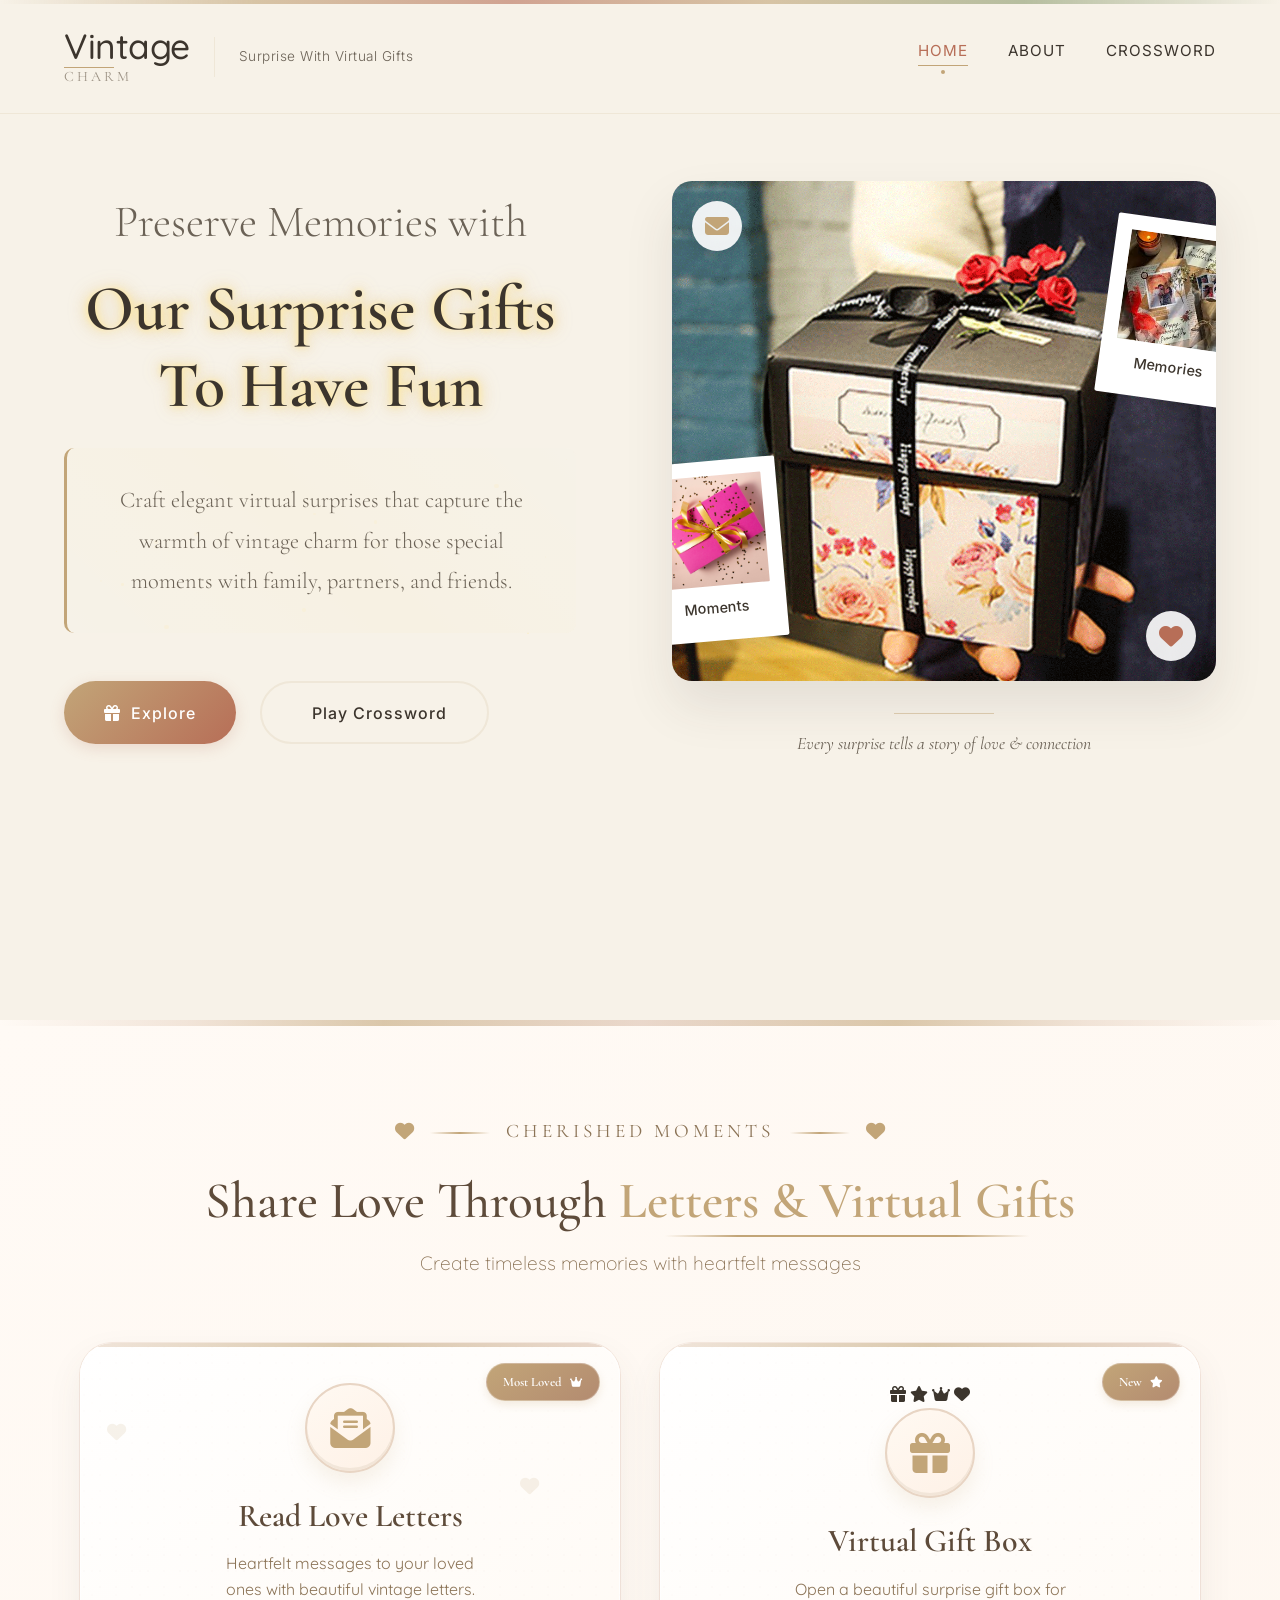
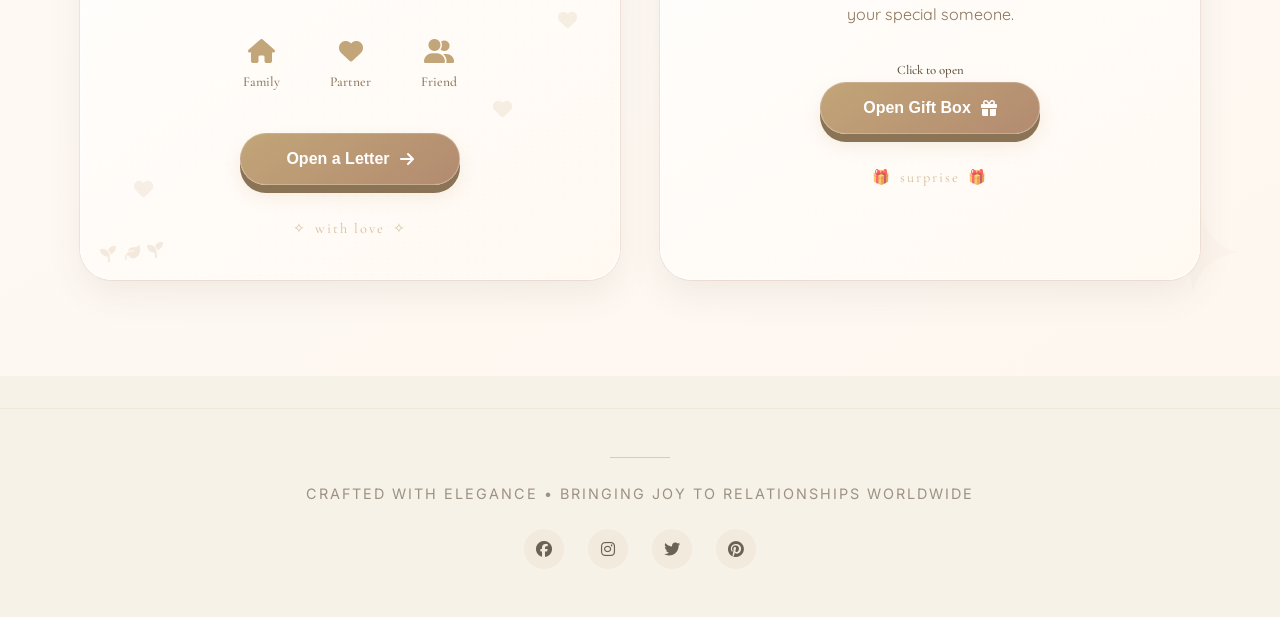
==== commit ccaa5bd5: "Commit all files" ====
--- a/index.html
+++ b/index.html
@@ -149,7 +149,7 @@
     </main>
 
 
-    <!-- ===== LOVE LETTERS & MUSIC SECTION ===== -->
+    <!-- ===== LOVE LETTERS & VIRTUAL GIFTS BOX SECTION ===== -->
 <section class="love-music-section">
     <div class="section-container">
         <!-- Section Header -->
@@ -161,8 +161,8 @@
                 <span class="header-line"></span>
                 <i class="fas fa-heart"></i>
             </div>
-            <h2 class="section-heading">Share Love Through <span class="accent-text">Letters & Music</span></h2>
-            <p class="section-subheading">Create timeless memories with heartfelt messages and soothing melodies</p>
+            <h2 class="section-heading">Share Love Through <span class="accent-text">Letters & Virtual Gifts</span></h2>
+            <p class="section-subheading">Create timeless memories with heartfelt messages</p>
         </div>
 
         <!-- Two Beautiful Cards -->
@@ -227,63 +227,8 @@
                     <span>✧</span> with love <span>✧</span>
                 </div>
             </div>
+
             
-            <!-- CARD 2: LISTEN MUSIC -->
-            <div class="vintage-card music-card" id="musicPlayerCard">
-                <div class="card-bg-pattern"></div>
-                
-                <!-- Music Notes Animation -->
-                <div class="floating-notes">
-                    <i class="fas fa-music"></i>
-                    <i class="fas fa-music"></i>
-                    <i class="fas fa-music"></i>
-                    <i class="fas fa-music"></i>
-                </div>
-                
-                <!-- Vinyl Decoration -->
-                <div class="vinyl-decoration">
-                    <div class="mini-vinyl">
-                        <div class="vinyl-disc"></div>
-                        <div class="vinyl-center"></div>
-                    </div>
-                </div>
-                
-                <div class="card-icon-wrapper">
-                    <div class="card-icon music-icon">
-                        <i class="fas fa-headphones-alt"></i>
-                    </div>
-                </div>
-                
-                <h3 class="card-title">Listen to Music</h3>
-                
-                <div class="card-description">
-                    <p>Set the perfect mood with our vintage-inspired playlist.</p>
-                </div>
-                
-                <!-- Mini Music Player Preview -->
-                <div class="music-preview">
-                    <div class="now-playing">
-                        <span class="track-label">Now Playing</span>
-                        <span class="track-name">"SuperMarket Flowers"</span>
-                    </div>
-                    <div class="preview-wave">
-                        <span></span><span></span><span></span><span></span><span></span>
-                    </div>
-                </div>
-                
-                <button class="card-btn music-btn" id="openMusicPlayerBtn">
-                    <span>Open Music Player</span>
-                    <i class="fas fa-play"></i>
-                </button>
-                
-                <div class="card-footer-ornament">
-                    <span>♪</span> set the mood <span>♪</span>
-                </div>
-            </div>
-        </div>
-    </div>
-</section>
-
 <!-- ===== LETTERS MODAL (FAMILY, PARTNER, FRIEND) ===== -->
 <div class="modal-overlay" id="letterModalOverlay">
     <div class="letter-modal-container">
@@ -407,112 +352,395 @@
     </div>
 </div>
 
-<!-- ===== MUSIC PLAYER MODAL ===== -->
-<div class="modal-overlay" id="musicModalOverlay">
-    <div class="music-modal-container">
-        <div class="music-modal-header">
+            
+            <!-- CARD 2: VIRTUAL GIFT BOX (TRANSFORMED FROM MUSIC CARD) -->
+    <div class="vintage-card gift-card" id="giftCard">
+        <div class="card-badge">
+            <span class="badge-text">New</span>
+            <i class="fas fa-star"></i>
+        </div>
+        <div class="card-bg-pattern"></div>
+        
+        <!-- Floating Gift Icons Animation -->
+        <div class="floating-gifts">
+            <i class="fas fa-gift"></i>
+            <i class="fas fa-star"></i>
+            <i class="fas fa-crown"></i>
+            <i class="fas fa-heart"></i>
+        </div>
+        
+        <!-- Gift Box Decoration -->
+        <div class="gift-decoration">
+            <div class="mini-gift">
+                <div class="gift-box-mini">
+                    <div class="gift-lid-mini"></div>
+                    <div class="gift-base-mini"></div>
+                    <div class="gift-ribbon-mini"></div>
+                </div>
+            </div>
+        </div>
+        
+        <div class="card-icon-wrapper">
+            <div class="card-icon gift-icon">
+                <i class="fas fa-gift"></i>
+            </div>
+        </div>
+        
+        <h3 class="card-title">Virtual Gift Box</h3>
+        
+        <div class="card-description">
+            <p>Open a beautiful surprise gift box for your special someone.</p>
+        </div>
+        
+        <!-- Gift Preview -->
+        <div class="gift-preview">
+            <div class="preview-box">
+                <span class="preview-ribbon"></span>
+                <span class="preview-bow"></span>
+            </div>
+            <span class="preview-text">Click to open</span>
+        </div>
+        
+        <button class="card-btn gift-btn" id="openGiftBoxBtn">
+            <span>Open Gift Box</span>
+            <i class="fas fa-gift"></i>
+        </button>
+        
+        <div class="card-footer-ornament">
+            <span>🎁</span> surprise <span>🎁</span>
+        </div>
+    </div>
+</div>
+</section>
+
+<!-- ===== VIRTUAL GIFT BOX MODAL ===== -->
+<div class="modal-overlay" id="giftBoxModalOverlay">
+    <div class="giftbox-modal-container">
+        <div class="giftbox-modal-header">
             <div class="modal-header-decoration">
-                <i class="fas fa-headphones-alt"></i>
-                <span>Vintage Melodies</span>
-                <i class="fas fa-music"></i>
-            </div>
-            <button class="modal-close-btn" id="closeMusicModal">
+                <i class="fas fa-gift"></i>
+                <span>Surprise Gift Box</span>
+                <i class="fas fa-star"></i>
+            </div>
+            <button class="modal-close-btn" id="closeGiftBoxModal">
                 <i class="fas fa-times"></i>
             </button>
         </div>
         
-        <div class="music-modal-body">
-            <!-- Album Art with Vinyl -->
-            <div class="album-art-container">
-                <div class="vinyl-record">
-                    <div class="vinyl-label">
-                        <i class="fas fa-heart"></i>
-                    </div>
-                </div>
-                <div class="album-overlay">
-                    <img src="images/music.gif" 
-                         alt="Vintage record player" class="album-image">
-                </div>
-                <div class="tonearm">
-                    <div class="tonearm-base"></div>
-                    <div class="tonearm-arm"></div>
-                    <div class="tonearm-head"></div>
-                </div>
+        <div class="giftbox-modal-body">
+            <!-- Background Sparkles -->
+            <div class="sparkle-background">
+                <div class="sparkle"></div>
+                <div class="sparkle"></div>
+                <div class="sparkle"></div>
+                <div class="sparkle"></div>
+                <div class="sparkle"></div>
+                <div class="sparkle"></div>
+                <div class="sparkle"></div>
+                <div class="sparkle"></div>
             </div>
             
-            <!-- Now Playing Info -->
-            <div class="now-playing-info">
-                <span class="status-badge">● Now Playing</span>
-                <h4 class="song-title">SuperMarket Flowers/h4>
-                <p class="song-artist">Ed Sheeran</p>
-            </div>
-            
-            <!-- Progress Bar -->
-            <div class="music-progress">
-                <span class="current-time" id="currentTime">0:00</span>
-                <div class="progress-bar-container">
-                    <div class="progress-bar" id="progressBar"></div>
-                </div>
-                <span class="total-time" id="totalTime">3:45</span>
-            </div>
-            
-            <!-- Music Controls -->
-            <div class="music-controls-player">
-                <button class="control-btn shuffle" id="shuffleBtn">
-                    <i class="fas fa-random"></i>
-                </button>
-                <button class="control-btn prev" id="prevBtn">
-                    <i class="fas fa-backward"></i>
-                </button>
-                <button class="play-pause-btn" id="playPauseBtn">
-                    <i class="fas fa-play"></i>
-                </button>
-                <button class="control-btn next" id="nextBtn">
-                    <i class="fas fa-forward"></i>
-                </button>
-                <button class="control-btn repeat" id="repeatBtn">
-                    <i class="fas fa-redo"></i>
-                </button>
-            </div>
-            
-            
-            
-            <!-- Playlist -->
-            <div class="playlist-section">
-                <h5 class="playlist-title">Playlist</h5>
-                <div class="playlist-items">
-                    <div class="playlist-item active">
-                        <span class="play-indicator"><i class="fas fa-play"></i></span>
-                        <span class="track-number">01</span>
-                        <span class="track-name">SuperMarket Flowers</span>
-                        <span class="track-duration">3:41</span>
-                    </div>
-                    <div class="playlist-item">
-                        <span class="track-number">02</span>
-                        <span class="track-name">Until I Found You</span>
-                        <span class="track-duration">3:04</span>
-                    </div>
-                    <div class="playlist-item">
-                        <span class="track-number">03</span>
-                        <span class="track-name">Lover</span>
-                        <span class="track-duration">3:32</span>
-                    </div>
-                    <div class="playlist-item">
-                        <span class="track-number">04</span>
-                        <span class="track-name">Photograph</span>
-                        <span class="track-duration">4:24</span>
-                    </div>
-                    <div class="playlist-item">
-                        <span class="track-number">05</span>
-                        <span class="track-name">Just The Way You Are</span>
-                        <span class="track-duration">3:39</span>
+            <!-- Gift Box Container -->
+            <div class="giftbox-container">
+                <!-- Floating Hearts & Stars Animation -->
+                <div class="floating-gifts-bg">
+                    <i class="fas fa-heart"></i>
+                    <i class="fas fa-star"></i>
+                    <i class="fas fa-heart"></i>
+                    <i class="fas fa-star"></i>
+                    <i class="fas fa-heart"></i>
+                    <i class="fas fa-star"></i>
+                    <i class="fas fa-heart"></i>
+                    <i class="fas fa-star"></i>
+                </div>
+                
+                <!-- MAIN GIFT BOX - BEAUTIFULLY DESIGNED -->
+                <div class="gift-box closed" id="giftBox">
+                    <!-- Box Lid with Ribbon -->
+                    <div class="gift-lid">
+                        <div class="lid-ribbon horizontal"></div>
+                        <div class="lid-ribbon vertical"></div>
+                        <div class="lid-bow">
+                            <div class="bow-left"></div>
+                            <div class="bow-right"></div>
+                            <div class="bow-center"></div>
+                        </div>
+                    </div>
+                    
+                    <!-- Box Base -->
+                    <div class="gift-base">
+                        <div class="base-pattern"></div>
+                        <div class="base-ribbon horizontal"></div>
+                        <div class="base-ribbon vertical"></div>
+                        <div class="base-tag">
+                            <span>For You</span>
+                        </div>
+                    </div>
+                    
+                    <!-- Shine Effect -->
+                    <div class="gift-shine"></div>
+                    
+                    <!-- Instruction with Glow -->
+                    <p class="gift-instruction">
+                        <span class="instruction-icon">✨</span>
+                        Click to open your surprise!
+                        <span class="instruction-icon">✨</span>
+                    </p>
+                </div>
+                
+                <!-- STEP 1: CHOOSE GIFT OPTIONS - BEAUTIFUL CARDS -->
+                <div class="choose-gift-section" id="chooseGiftSection" style="display: none;">
+                    <!-- Decorative Elements -->
+                    <div class="section-sparkles">
+                        <i class="fas fa-star"></i>
+                        <i class="fas fa-heart"></i>
+                        <i class="fas fa-star"></i>
+                    </div>
+                    
+                    <h3 class="choose-title">Who will receive this gift?</h3>
+                    
+                    <div class="gift-option-cards">
+                        <!-- Family Option - Warm & Cozy -->
+                        <div class="gift-option-card family-card" data-recipient="family" id="chooseFamily">
+                            <div class="card-glow"></div>
+                            <div class="option-icon-wrapper">
+                                <div class="option-icon family-icon">
+                                    <i class="fas fa-home"></i>
+                                </div>
+                            </div>
+                            <h4>Family</h4>
+                            <p>For those who raised you</p>
+                            <div class="option-preview">
+                                <span class="preview-emoji">🏡</span>
+                                <span class="preview-text">Love & Gratitude</span>
+                            </div>
+                            <div class="option-decoration">
+                                <i class="fas fa-leaf"></i>
+                                <i class="fas fa-leaf"></i>
+                                <i class="fas fa-leaf"></i>
+                            </div>
+                        </div>
+                        
+                        <!-- Partner Option - Romantic -->
+                        <div class="gift-option-card partner-card" data-recipient="partner" id="choosePartner">
+                            <div class="card-glow"></div>
+                            <div class="option-icon-wrapper">
+                                <div class="option-icon partner-icon">
+                                    <i class="fas fa-heart"></i>
+                                </div>
+                            </div>
+                            <h4>Partner</h4>
+                            <p>For your special someone</p>
+                            <div class="option-preview">
+                                <span class="preview-emoji">💕</span>
+                                <span class="preview-text">Endless Love</span>
+                            </div>
+                            <div class="option-decoration">
+                                <i class="fas fa-heart"></i>
+                                <i class="fas fa-heart"></i>
+                                <i class="fas fa-heart"></i>
+                            </div>
+                        </div>
+                        
+                        <!-- Friend Option - Fun & Cheerful -->
+                        <div class="gift-option-card friend-card" data-recipient="friend" id="chooseFriend">
+                            <div class="card-glow"></div>
+                            <div class="option-icon-wrapper">
+                                <div class="option-icon friend-icon">
+                                    <i class="fas fa-user-friends"></i>
+                                </div>
+                            </div>
+                            <h4>Friend</h4>
+                            <p>For your bestie</p>
+                            <div class="option-preview">
+                                <span class="preview-emoji">🎉</span>
+                                <span class="preview-text">Forever Friendship</span>
+                            </div>
+                            <div class="option-decoration">
+                                <i class="fas fa-star"></i>
+                                <i class="fas fa-star"></i>
+                                <i class="fas fa-star"></i>
+                            </div>
+                        </div>
+                    </div>
+                    
+                    <p class="choose-note">✨ Click any card to reveal your surprise ✨</p>
+                </div>
+                
+                <!-- STEP 2: FAMILY GIFT - BEAUTIFUL FRAME -->
+                <div class="gift-content family-gift" id="familyGift" style="display: none;">
+                    <div class="gift-reveal-header">
+                        <button class="back-to-choose" id="backFromFamily">
+                            <i class="fas fa-arrow-left"></i> Choose Another
+                        </button>
+                    </div>
+                    
+                    <div class="gift-showcase">
+                        <div class="showcase-decoration left">
+                            <i class="fas fa-leaf"></i>
+                            <i class="fas fa-leaf"></i>
+                        </div>
+                        
+                        <div class="beautiful-frame family-frame">
+                            <div class="frame-ornament top">
+                                <i class="fas fa-heart"></i>
+                                <i class="fas fa-heart"></i>
+                                <i class="fas fa-heart"></i>
+                            </div>
+                            
+                            <!-- Image Container with Overlay -->
+                            <div class="frame-image-container">
+                                <div class="image-overlay-glow"></div>
+                                <img src="images/family-gift.jpg" alt="Family Gift" class="frame-image">
+                                <div class="image-corner top-left"></div>
+                                <div class="image-corner top-right"></div>
+                                <div class="image-corner bottom-left"></div>
+                                <div class="image-corner bottom-right"></div>
+                            </div>
+                            
+                            <!-- Message with Heart -->
+                            <div class="frame-message">
+                                <i class="fas fa-quote-left"></i>
+                                <p>Family is where love begins, forever lasts.</p>
+                                <i class="fas fa-quote-right"></i>
+                                <div class="message-hearts">
+                                    <i class="fas fa-heart"></i>
+                                    <i class="fas fa-heart"></i>
+                                    <i class="fas fa-heart"></i>
+                                </div>
+                            </div>
+                            
+                            <div class="frame-ornament bottom">
+                                <i class="fas fa-leaf"></i>
+                                <i class="fas fa-leaf"></i>
+                                <i class="fas fa-leaf"></i>
+                            </div>
+                        </div>
+                        
+                        <div class="showcase-decoration right">
+                            <i class="fas fa-leaf"></i>
+                            <i class="fas fa-leaf"></i>
+                        </div>
+                    </div>
+                </div>
+                
+                <!-- STEP 2: PARTNER GIFT - ROMANTIC FRAME -->
+                <div class="gift-content partner-gift" id="partnerGift" style="display: none;">
+                    <div class="gift-reveal-header">
+                        <button class="back-to-choose" id="backFromPartner">
+                            <i class="fas fa-arrow-left"></i> Choose Another
+                        </button>
+                    </div>
+                    
+                    <div class="gift-showcase">
+                        <div class="showcase-decoration left">
+                            <i class="fas fa-heart"></i>
+                            <i class="fas fa-heart"></i>
+                        </div>
+                        
+                        <div class="beautiful-frame partner-frame">
+                            <div class="frame-ornament top">
+                                <i class="fas fa-heart"></i>
+                                <i class="fas fa-heart"></i>
+                                <i class="fas fa-heart"></i>
+                            </div>
+                            
+                            <!-- Image Container with Overlay -->
+                            <div class="frame-image-container">
+                                <div class="image-overlay-glow"></div>
+                                <img src="images/partner-gift.jpg" alt="Partner Gift" class="frame-image">
+                                <div class="image-corner top-left"></div>
+                                <div class="image-corner top-right"></div>
+                                <div class="image-corner bottom-left"></div>
+                                <div class="image-corner bottom-right"></div>
+                            </div>
+                            
+                            <!-- Message with Heart -->
+                            <div class="frame-message">
+                                <i class="fas fa-quote-left"></i>
+                                <p>You are my today and all of my tomorrows.</p>
+                                <i class="fas fa-quote-right"></i>
+                                <div class="message-hearts">
+                                    <i class="fas fa-heart"></i>
+                                    <i class="fas fa-heart"></i>
+                                    <i class="fas fa-heart"></i>
+                                </div>
+                            </div>
+                            
+                            <div class="frame-ornament bottom">
+                                <i class="fas fa-heart"></i>
+                                <i class="fas fa-heart"></i>
+                                <i class="fas fa-heart"></i>
+                            </div>
+                        </div>
+                        
+                        <div class="showcase-decoration right">
+                            <i class="fas fa-heart"></i>
+                            <i class="fas fa-heart"></i>
+                        </div>
+                    </div>
+                </div>
+                
+                <!-- STEP 2: FRIEND GIFT - CHEERFUL FRAME -->
+                <div class="gift-content friend-gift" id="friendGift" style="display: none;">
+                    <div class="gift-reveal-header">
+                        <button class="back-to-choose" id="backFromFriend">
+                            <i class="fas fa-arrow-left"></i> Choose Another
+                        </button>
+                    </div>
+                    
+                    <div class="gift-showcase">
+                        <div class="showcase-decoration left">
+                            <i class="fas fa-star"></i>
+                            <i class="fas fa-star"></i>
+                        </div>
+                        
+                        <div class="beautiful-frame friend-frame">
+                            <div class="frame-ornament top">
+                                <i class="fas fa-star"></i>
+                                <i class="fas fa-star"></i>
+                                <i class="fas fa-star"></i>
+                            </div>
+                            
+                            <!-- Image Container with Overlay -->
+                            <div class="frame-image-container">
+                                <div class="image-overlay-glow"></div>
+                                <img src="images/friend-gift.jpg" alt="Friend Gift" class="frame-image">
+                                <div class="image-corner top-left"></div>
+                                <div class="image-corner top-right"></div>
+                                <div class="image-corner bottom-left"></div>
+                                <div class="image-corner bottom-right"></div>
+                            </div>
+                            
+                            <!-- Message with Heart -->
+                            <div class="frame-message">
+                                <i class="fas fa-quote-left"></i>
+                                <p>Friends like you make life beautiful.</p>
+                                <i class="fas fa-quote-right"></i>
+                                <div class="message-hearts">
+                                    <i class="fas fa-star"></i>
+                                    <i class="fas fa-star"></i>
+                                    <i class="fas fa-star"></i>
+                                </div>
+                            </div>
+                            
+                            <div class="frame-ornament bottom">
+                                <i class="fas fa-star"></i>
+                                <i class="fas fa-star"></i>
+                                <i class="fas fa-star"></i>
+                            </div>
+                        </div>
+                        
+                        <div class="showcase-decoration right">
+                            <i class="fas fa-star"></i>
+                            <i class="fas fa-star"></i>
+                        </div>
                     </div>
                 </div>
             </div>
         </div>
     </div>
 </div>
-
 
     <!-- Vintage Footer -->
     <footer class="vintage-footer">
--- a/css/style.css
+++ b/css/style.css
@@ -929,51 +929,6 @@
     color: var(--rustic-brown);
     font-weight: 300;
     letter-spacing: 1px;
-}
-
-/* ---------- Footer ---------- */
-.vintage-footer {
-    background: #f1ebe5;
-    margin-top: 4rem;
-    padding: 2.5rem 1rem;
-    border-top: 1px solid #d6c5b8;
-}
-
-.footer-content {
-    max-width: 1000px;
-    margin: 0 auto;
-    text-align: center;
-}
-
-.footer-line {
-    width: 80px;
-    height: 2px;
-    background: linear-gradient(90deg, transparent, var(--aged-gold), transparent);
-    margin: 0 auto 1.5rem;
-}
-
-.footer-text {
-    font-family: var(--font-serif);
-    color: var(--rustic-brown);
-    font-size: 1rem;
-    letter-spacing: 2px;
-}
-
-.social-icons {
-    margin-top: 1.5rem;
-}
-
-.social-icon {
-    color: var(--rustic-brown);
-    margin: 0 12px;
-    font-size: 1.2rem;
-    transition: all 0.3s ease;
-    display: inline-block;
-}
-
-.social-icon:hover {
-    color: var(--aged-gold);
-    transform: translateY(-3px);
 }
 
 /* ---------- Responsive Design ---------- */
@@ -3233,351 +3188,6 @@
     pointer-events: none;
 }
 
-/* ===== MUSIC PLAYER MODAL ===== */
-.album-art-container {
-    display: flex;
-    justify-content: center;
-    align-items: center;
-    margin-bottom: 2rem;
-    position: relative;
-    padding: 1rem;
-    min-height: 200px;
-}
-
-.vinyl-record {
-    width: clamp(140px, 30vw, 180px);
-    height: clamp(140px, 30vw, 180px);
-    background: linear-gradient(135deg, #222, #111);
-    border-radius: 50%;
-    position: relative;
-    animation: spin 8s linear infinite;
-    box-shadow: 
-        0 15px 30px rgba(0, 0, 0, 0.3),
-        inset 0 0 0 4px rgba(255, 255, 255, 0.05);
-    z-index: 5;
-}
-
-.vinyl-label {
-    position: absolute;
-    top: 50%;
-    left: 50%;
-    transform: translate(-50%, -50%);
-    width: 40%;
-    height: 40%;
-    background: radial-gradient(circle, #c2a578, #b38b70);
-    border-radius: 50%;
-    display: flex;
-    align-items: center;
-    justify-content: center;
-    color: white;
-    font-size: clamp(1.2rem, 4vw, 2rem);
-    border: 2px solid rgba(255, 255, 255, 0.3);
-}
-
-.album-overlay {
-     position: absolute;
-    top: 50%;
-    left: 50%;
-    transform: translate(-50%, -50%);
-    width: 120px;
-    height: 120px;
-    border-radius: 50%;
-    overflow: hidden;
-    border: 4px solid rgba(255, 255, 255, 0.5);
-    box-shadow: 0 10px 20px rgba(0, 0, 0, 0.2);
-    z-index: 10;
-
-}
-
-.album-image {
-    width: 100%;
-    height: 100%;
-    object-fit: cover;
-}
-
-.tonearm {
-    position: absolute;
-    top: 20%;
-    right: 25%;
-    z-index: 20;
-    transform: scale(0.8);
-}
-
-@media (max-width: 480px) {
-    .tonearm {
-        transform: scale(0.6);
-        right: 15%;
-    }
-}
-
-.tonearm-base {
-    width: 12px;
-    height: 40px;
-    background: linear-gradient(to right, #8b7356, #6b584b);
-    border-radius: 6px;
-    transform: rotate(-15deg);
-}
-
-.tonearm-arm {
-    width: 60px;
-    height: 6px;
-    background: linear-gradient(to bottom, #b38b70, #8b7356);
-    border-radius: 4px;
-    position: absolute;
-    top: 15px;
-    left: 10px;
-    transform: rotate(35deg);
-    transform-origin: left center;
-}
-
-.tonearm-head {
-    width: 16px;
-    height: 16px;
-    background: #c2a578;
-    border-radius: 50%;
-    position: absolute;
-    top: -5px;
-    right: -8px;
-}
-
-/* Now Playing Info */
-.now-playing-info {
-    text-align: center;
-    margin-bottom: 2rem;
-    padding: 0 1rem;
-}
-
-.status-badge {
-    display: inline-block;
-    background: rgba(194, 165, 120, 0.15);
-    color: #c2a578;
-    padding: 0.3rem 1rem;
-    border-radius: 30px;
-    font-size: clamp(0.6rem, 2vw, 0.7rem);
-    font-weight: 600;
-    letter-spacing: 1px;
-    margin-bottom: 1rem;
-    border: 1px solid rgba(194, 165, 120, 0.3);
-    white-space: nowrap;
-}
-
-.song-title {
-    font-family: 'Cormorant Garamond', serif;
-    font-size: clamp(1.5rem, 5vw, 2rem);
-    font-weight: 600;
-    color: #5e4b3a;
-    margin-bottom: 0.5rem;
-    line-height: 1.2;
-    word-wrap: break-word;
-}
-
-.song-artist {
-    font-family: 'Quicksand', sans-serif;
-    font-size: clamp(0.8rem, 2.5vw, 0.9rem);
-    color: #8b7356;
-}
-
-/* Progress Bar */
-.music-progress {
-    display: flex;
-    align-items: center;
-    gap: 0.5rem;
-    margin-bottom: 2rem;
-    padding: 0 1rem;
-    flex-wrap: wrap;
-}
-
-.current-time,
-.total-time {
-    font-family: monospace;
-    font-size: clamp(0.7rem, 2vw, 0.8rem);
-    color: #8b7356;
-    min-width: 40px;
-    text-align: center;
-}
-
-.progress-bar-container {
-    flex: 1;
-    min-width: 150px;
-    height: 6px;
-    background: #e8d5c4;
-    border-radius: 6px;
-    cursor: pointer;
-    overflow: hidden;
-    box-shadow: inset 0 1px 3px rgba(0, 0, 0, 0.1);
-}
-
-.progress-bar {
-    width: 30%;
-    height: 100%;
-    background: linear-gradient(90deg, #c2a578, #b38b70);
-    border-radius: 6px;
-    transition: width 0.1s ease;
-}
-
-/* Music Controls */
-.music-controls-player {
-    display: flex;
-    align-items: center;
-    justify-content: center;
-    gap: clamp(0.8rem, 3vw, 1.2rem);
-    margin-bottom: 2rem;
-    flex-wrap: wrap;
-    padding: 0 1rem;
-}
-
-.control-btn {
-    width: clamp(36px, 8vw, 44px);
-    height: clamp(36px, 8vw, 44px);
-    border-radius: 50%;
-    border: none;
-    background: white;
-    color: #8b7356;
-    font-size: clamp(0.9rem, 2.5vw, 1rem);
-    cursor: pointer;
-    transition: all 0.3s ease;
-    border: 1px solid #e8d5c4;
-    box-shadow: 0 4px 0 #dcc1b0;
-    display: flex;
-    align-items: center;
-    justify-content: center;
-    flex-shrink: 0;
-}
-
-.control-btn:hover {
-    background: #fff9f2;
-    color: #c2a578;
-    transform: translateY(-2px);
-    box-shadow: 0 6px 0 #dcc1b0;
-}
-
-.control-btn:active {
-    transform: translateY(4px);
-    box-shadow: 0 2px 0 #dcc1b0;
-}
-
-.play-pause-btn {
-    width: clamp(48px, 12vw, 64px);
-    height: clamp(48px, 12vw, 64px);
-    border-radius: 50%;
-    border: none;
-    background: linear-gradient(145deg, #c2a578, #b38b70);
-    color: white;
-    font-size: clamp(1.2rem, 4vw, 1.5rem);
-    cursor: pointer;
-    transition: all 0.3s ease;
-    box-shadow: 0 8px 0 #8b7356, 0 10px 20px rgba(194, 165, 120, 0.3);
-    border: 2px solid rgba(255, 255, 255, 0.3);
-    display: flex;
-    align-items: center;
-    justify-content: center;
-    flex-shrink: 0;
-}
-
-.play-pause-btn:hover {
-    transform: translateY(-3px) scale(1.05);
-    box-shadow: 0 11px 0 #8b7356, 0 15px 25px rgba(194, 165, 120, 0.4);
-}
-
-.play-pause-btn:active {
-    transform: translateY(8px);
-    box-shadow: 0 3px 0 #8b7356, 0 10px 20px rgba(194, 165, 120, 0.3);
-}
-
-/* Playlist */
-.playlist-section {
-    border-top: 1px solid #e8d5c4;
-    padding-top: 1.5rem;
-    margin-top: 1rem;
-}
-
-.playlist-title {
-    font-family: 'Cormorant Garamond', serif;
-    font-size: clamp(1.1rem, 3vw, 1.2rem);
-    color: #5e4b3a;
-    margin-bottom: 1rem;
-    padding-left: 0.5rem;
-}
-
-.playlist-items {
-    display: flex;
-    flex-direction: column;
-    gap: 0.3rem;
-    max-height: min(300px, 40vh);
-    overflow-y: auto;
-    padding-right: 0.5rem;
-}
-
-.playlist-items::-webkit-scrollbar {
-    width: 4px;
-}
-
-.playlist-items::-webkit-scrollbar-track {
-    background: #e8d5c4;
-    border-radius: 4px;
-}
-
-.playlist-items::-webkit-scrollbar-thumb {
-    background: #c2a578;
-    border-radius: 4px;
-}
-
-.playlist-item {
-    display: flex;
-    align-items: center;
-    gap: 0.8rem;
-    padding: 0.8rem 1rem;
-    border-radius: 12px;
-    transition: all 0.3s ease;
-    cursor: pointer;
-    flex-wrap: wrap;
-}
-
-.playlist-item:hover {
-    background: rgba(194, 165, 120, 0.1);
-}
-
-.playlist-item.active {
-    background: rgba(194, 165, 120, 0.15);
-    border-left: 4px solid #c2a578;
-}
-
-.play-indicator {
-    color: #c2a578;
-    font-size: 0.8rem;
-    width: 20px;
-    display: none;
-    flex-shrink: 0;
-}
-
-.playlist-item.active .play-indicator {
-    display: block;
-}
-
-.track-number {
-    font-family: monospace;
-    color: #8b7356;
-    font-size: 0.8rem;
-    width: 30px;
-    flex-shrink: 0;
-}
-
-.track-name {
-    flex: 1;
-    font-family: 'Quicksand', sans-serif;
-    font-size: 0.9rem;
-    color: #5e4b3a;
-    min-width: 120px;
-    word-break: break-word;
-}
-
-.track-duration {
-    font-family: monospace;
-    color: #8b7356;
-    font-size: 0.8rem;
-    white-space: nowrap;
-}
-
 /* ===== RESPONSIVE BREAKPOINTS ===== */
 
 /* Tablet Landscape (992px and below) */
@@ -3602,9 +3212,7 @@
 
 /* Tablet Portrait (768px and below) */
 @media (max-width: 768px) {
-    .love-music-section {
-        padding: 4rem 1.5rem;
-    }
+   
     
     .section-heading {
         font-size: 2.2rem;
@@ -3638,8 +3246,7 @@
     }
     
     /* Modals */
-    .letter-modal-container,
-    .music-modal-container {
+    .letter-modal-container{
         width: 95%;
         max-height: 90vh;
     }
@@ -3666,406 +3273,1366 @@
         right: 20px;
     }
     
-    /* Music Player */
-    .vinyl-record {
-        width: 140px;
-        height: 140px;
-    }
-    
-    .album-overlay {
-        width: 90px;
-        height: 90px;
-    }
-    
-    .vinyl-label {
-        font-size: 1.2rem;
-    }
-    
-    .song-title {
-        font-size: 1.5rem;
-    }
-    
-    .music-controls-player {
-        gap: 0.8rem;
-    }
-    
-    .play-pause-btn {
-        width: 56px;
-        height: 56px;
-        font-size: 1.2rem;
-    }
-    
-    .control-btn {
-        width: 40px;
-        height: 40px;
-        font-size: 0.9rem;
-    }
-}
-
-/* Mobile Landscape (576px and below) */
-@media (max-width: 576px) {
-    .love-music-section {
-        padding: 3rem 1rem;
-    }
-    
-    .section-heading {
-        font-size: 1.8rem;
-    }
-    
-    .header-ornament {
-        gap: 0.5rem;
-    }
-    
-    .header-title {
-        font-size: 0.9rem;
-        letter-spacing: 2px;
-    }
-    
-    .header-line {
-        width: 30px;
-    }
-    
-    .vintage-card {
-        padding: 1.5rem 1rem;
-        min-height: 420px;
-    }
-    
-    .card-icon {
+    
+}
+
+/* ===== GIFT BOX MODAL - BEAUTIFUL BACKGROUND ===== */
+.giftbox-modal-container {
+    background: linear-gradient(145deg, #fff9f2, #fef0e0);
+    border-radius: 32px;
+    max-width: 700px;
+    width: 90%;
+    max-height: 85vh;
+    overflow-y: auto;
+    box-shadow: 
+        0 30px 60px rgba(94, 75, 58, 0.3),
+        0 0 0 1px rgba(194, 165, 120, 0.3),
+        0 0 0 4px rgba(255, 245, 235, 0.5);
+    animation: modalFloat 0.5s ease;
+    position: relative;
+}
+
+@keyframes modalFloat {
+    0% { opacity: 0; transform: translateY(30px); }
+    100% { opacity: 1; transform: translateY(0); }
+}
+
+.giftbox-modal-body {
+    padding: 2rem;
+    position: relative;
+    overflow: hidden;
+    min-height: 500px;
+}
+
+/* Sparkle Background */
+.sparkle-background {
+    position: absolute;
+    top: 0;
+    left: 0;
+    right: 0;
+    bottom: 0;
+    pointer-events: none;
+    z-index: 0;
+}
+
+.sparkle {
+    position: absolute;
+    width: 4px;
+    height: 4px;
+    background: #c2a578;
+    border-radius: 50%;
+    opacity: 0.3;
+    animation: sparkleTwinkle 3s infinite;
+}
+
+.sparkle:nth-child(1) { top: 10%; left: 10%; animation-delay: 0s; }
+.sparkle:nth-child(2) { top: 20%; right: 15%; animation-delay: 0.5s; }
+.sparkle:nth-child(3) { bottom: 30%; left: 20%; animation-delay: 1s; }
+.sparkle:nth-child(4) { bottom: 40%; right: 25%; animation-delay: 1.5s; }
+.sparkle:nth-child(5) { top: 50%; left: 30%; animation-delay: 2s; }
+.sparkle:nth-child(6) { top: 70%; right: 35%; animation-delay: 2.5s; }
+.sparkle:nth-child(7) { bottom: 15%; left: 40%; animation-delay: 3s; }
+.sparkle:nth-child(8) { bottom: 60%; right: 45%; animation-delay: 3.5s; }
+
+@keyframes sparkleTwinkle {
+    0%, 100% { opacity: 0.2; transform: scale(1); }
+    50% { opacity: 0.8; transform: scale(2); background: #e8d5c4; }
+}
+
+/* Floating Background Icons */
+.floating-gifts-bg {
+    position: absolute;
+    top: 0;
+    left: 0;
+    right: 0;
+    bottom: 0;
+    pointer-events: none;
+    z-index: 1;
+}
+
+.floating-gifts-bg i {
+    position: absolute;
+    color: rgba(194, 165, 120, 0.1);
+    font-size: 2rem;
+    animation: floatBackground 8s ease-in-out infinite;
+}
+
+.floating-gifts-bg i:nth-child(1) { top: 5%; left: 5%; animation-delay: 0s; }
+.floating-gifts-bg i:nth-child(2) { top: 15%; right: 8%; animation-delay: 1s; }
+.floating-gifts-bg i:nth-child(3) { bottom: 20%; left: 10%; animation-delay: 2s; }
+.floating-gifts-bg i:nth-child(4) { bottom: 30%; right: 15%; animation-delay: 3s; }
+.floating-gifts-bg i:nth-child(5) { top: 40%; left: 20%; animation-delay: 4s; }
+.floating-gifts-bg i:nth-child(6) { top: 60%; right: 25%; animation-delay: 5s; }
+.floating-gifts-bg i:nth-child(7) { bottom: 50%; left: 30%; animation-delay: 6s; }
+.floating-gifts-bg i:nth-child(8) { bottom: 70%; right: 35%; animation-delay: 7s; }
+
+@keyframes floatBackground {
+    0%, 100% { transform: translateY(0) rotate(0deg); opacity: 0.1; }
+    50% { transform: translateY(-30px) rotate(10deg); opacity: 0.2; }
+}
+
+/* ===== BEAUTIFUL GIFT BOX ===== */
+.giftbox-container {
+    position: relative;
+    z-index: 10;
+    display: flex;
+    flex-direction: column;
+    align-items: center;
+    min-height: 400px;
+}
+
+.gift-box {
+    position: relative;
+    width: 280px;
+    height: 240px;
+    margin: 2rem auto 3rem;
+    cursor: pointer;
+    transition: transform 0.5s cubic-bezier(0.34, 1.56, 0.64, 1);
+    filter: drop-shadow(0 20px 25px rgba(94, 75, 58, 0.3));
+}
+
+.gift-box:hover {
+    transform: scale(1.05) translateY(-10px);
+    filter: drop-shadow(0 25px 30px rgba(94, 75, 58, 0.4));
+}
+
+/* Gift Lid */
+.gift-lid {
+    position: absolute;
+    top: -20px;
+    left: 0;
+    width: 100%;
+    height: 60px;
+    background: linear-gradient(135deg, #c2a578, #b38b70);
+    border-radius: 20px 20px 0 0;
+    box-shadow: 0 8px 0 #8b7356, inset 0 2px 10px rgba(255, 255, 255, 0.5);
+    z-index: 20;
+    transform-origin: bottom;
+    transition: transform 0.6s cubic-bezier(0.34, 1.56, 0.64, 1);
+}
+
+.gift-box.closed .gift-lid {
+    transform: rotateX(0deg);
+}
+
+.gift-box.opened .gift-lid {
+    transform: rotateX(110deg) translateY(-30px);
+}
+
+/* Lid Ribbons */
+.lid-ribbon {
+    position: absolute;
+    background: #e8d5c4;
+    box-shadow: 0 2px 4px rgba(0,0,0,0.1);
+}
+
+.lid-ribbon.horizontal {
+    top: 50%;
+    left: 0;
+    width: 100%;
+    height: 12px;
+    transform: translateY(-50%);
+    background: linear-gradient(90deg, #f0e0ce, #e8d5c4, #f0e0ce);
+}
+
+.lid-ribbon.vertical {
+    top: 0;
+    left: 50%;
+    width: 12px;
+    height: 100%;
+    transform: translateX(-50%);
+    background: linear-gradient(180deg, #f0e0ce, #e8d5c4, #f0e0ce);
+}
+
+/* Lid Bow */
+.lid-bow {
+    position: absolute;
+    top: -10px;
+    left: 50%;
+    transform: translateX(-50%);
+    width: 50px;
+    height: 40px;
+    z-index: 25;
+}
+
+.bow-left, .bow-right {
+    position: absolute;
+    width: 25px;
+    height: 35px;
+    background: #b76e57;
+    border-radius: 50% 50% 0 50%;
+    box-shadow: 0 4px 0 #8b4a3a;
+}
+
+.bow-left {
+    left: 0;
+    transform: rotate(-35deg);
+}
+
+.bow-right {
+    right: 0;
+    transform: rotate(55deg);
+}
+
+.bow-center {
+    position: absolute;
+    top: 10px;
+    left: 50%;
+    transform: translateX(-50%);
+    width: 16px;
+    height: 16px;
+    background: #a55d46;
+    border-radius: 50%;
+    box-shadow: 0 2px 0 #6b3a2a;
+    z-index: 30;
+}
+
+/* Gift Base */
+.gift-base {
+    position: absolute;
+    top: 40px;
+    left: 0;
+    width: 100%;
+    height: 180px;
+    background: linear-gradient(135deg, #e8d5c4, #dcc1b0);
+    border-radius: 0 0 20px 20px;
+    box-shadow: 0 12px 0 #b38b70, inset 0 2px 10px rgba(255, 255, 255, 0.5);
+    z-index: 10;
+    overflow: hidden;
+}
+
+.base-pattern {
+    position: absolute;
+    top: 0;
+    left: 0;
+    right: 0;
+    bottom: 0;
+    background-image: 
+        radial-gradient(circle at 20% 30%, rgba(255,255,255,0.2) 2px, transparent 2px),
+        radial-gradient(circle at 80% 70%, rgba(255,255,255,0.2) 2px, transparent 2px);
+    background-size: 30px 30px;
+}
+
+.base-ribbon {
+    position: absolute;
+    background: #b76e57;
+    box-shadow: 0 4px 0 #8b4a3a;
+}
+
+.base-ribbon.horizontal {
+    top: 50%;
+    left: 0;
+    width: 100%;
+    height: 16px;
+    transform: translateY(-50%);
+    background: linear-gradient(90deg, #c97e67, #b76e57, #c97e67);
+}
+
+.base-ribbon.vertical {
+    top: 0;
+    left: 50%;
+    width: 16px;
+    height: 100%;
+    transform: translateX(-50%);
+    background: linear-gradient(180deg, #c97e67, #b76e57, #c97e67);
+}
+
+/* Gift Tag */
+.base-tag {
+    position: absolute;
+    bottom: 15px;
+    right: 15px;
+    background: #fdf3e0;
+    padding: 5px 15px;
+    border-radius: 30px;
+    box-shadow: 0 4px 0 #b38b70;
+    transform: rotate(5deg);
+    border: 1px solid #c2a578;
+}
+
+.base-tag span {
+    font-family: 'Quicksand', sans-serif;
+    font-size: 0.8rem;
+    color: #5e4b3a;
+    font-weight: 600;
+    letter-spacing: 1px;
+}
+
+/* Shine Effect */
+.gift-shine {
+    position: absolute;
+    top: 0;
+    left: 0;
+    right: 0;
+    bottom: 0;
+    background: linear-gradient(135deg, 
+        rgba(255,255,255,0.3) 0%, 
+        transparent 50%);
+    pointer-events: none;
+    z-index: 30;
+    border-radius: 20px;
+}
+
+/* Instruction */
+.gift-instruction {
+    position: absolute;
+    bottom: -50px;
+    left: 50%;
+    transform: translateX(-50%);
+    font-family: 'Quicksand', sans-serif;
+    color: #5e4b3a;
+    font-size: 1rem;
+    font-weight: 500;
+    background: rgba(255, 250, 240, 0.9);
+    padding: 12px 25px;
+    border-radius: 50px;
+    box-shadow: 0 8px 0 #b38b70, 0 10px 20px rgba(0,0,0,0.1);
+    border: 1px solid #c2a578;
+    white-space: nowrap;
+    animation: instructionPulse 2s infinite;
+    z-index: 40;
+}
+
+.instruction-icon {
+    margin: 0 5px;
+    font-size: 1.1rem;
+}
+
+@keyframes instructionPulse {
+    0%, 100% { transform: translateX(-50%) scale(1); box-shadow: 0 8px 0 #b38b70, 0 10px 20px rgba(0,0,0,0.1); }
+    50% { transform: translateX(-50%) scale(1.05); box-shadow: 0 12px 0 #b38b70, 0 15px 25px rgba(0,0,0,0.15); }
+}
+
+/* ===== CHOOSE SECTION - BEAUTIFUL CARDS ===== */
+.choose-gift-section {
+    text-align: center;
+    padding: 2rem 0;
+    width: 100%;
+    animation: fadeInScale 0.5s ease;
+}
+
+@keyframes fadeInScale {
+    0% { opacity: 0; transform: scale(0.9); }
+    100% { opacity: 1; transform: scale(1); }
+}
+
+.section-sparkles {
+    display: flex;
+    justify-content: center;
+    gap: 1rem;
+    margin-bottom: 1rem;
+}
+
+.section-sparkles i {
+    color: #c2a578;
+    font-size: 1.5rem;
+    animation: sparkleRotate 3s infinite;
+}
+
+.section-sparkles i:nth-child(2) {
+    animation-delay: 0.5s;
+}
+
+@keyframes sparkleRotate {
+    0%, 100% { transform: rotate(0deg) scale(1); }
+    50% { transform: rotate(180deg) scale(1.2); }
+}
+
+.choose-title {
+    font-family: 'Cormorant Garamond', serif;
+    font-size: 2.2rem;
+    color: #5e4b3a;
+    margin-bottom: 2rem;
+    text-shadow: 2px 2px 0 rgba(194, 165, 120, 0.1);
+}
+
+/* Option Cards */
+.gift-option-cards {
+        display: flex;
+    justify-content: center;
+    align-items: stretch; /* All cards same height */
+    gap: 2rem;
+    margin: 2rem auto;
+    padding: 0 1rem;
+    width: 100%;
+    max-width: 900px; /
+}
+
+.gift-option-card {
+    flex: 1 1 0; /* Equal width for all cards */
+    min-width: 0; /* Prevent overflow */
+    max-width: 280px; /* Maximum width */
+    background: white;
+    border-radius: 24px;
+    padding: 2rem 1rem 1.5rem;
+    box-shadow: 
+        0 15px 35px rgba(94, 75, 58, 0.15),
+        0 0 0 1px rgba(220, 193, 176, 0.3);
+    cursor: pointer;
+    transition: all 0.3s ease;
+    overflow: hidden;
+    display: flex;
+    flex-direction: column;
+    align-items: center;
+    text-align: center;
+    min-height: 320px;
+}
+
+.gift-option-card:hover {
+    transform: translateY(-15px);
+    box-shadow: 
+        0 25px 45px rgba(94, 75, 58, 0.25),
+        0 0 0 2px #c2a578;
+}
+
+.card-glow {
+    position: absolute;
+    top: -50%;
+    left: -50%;
+    width: 200%;
+    height: 200%;
+    background: radial-gradient(circle, rgba(255,255,255,0.8) 0%, transparent 70%);
+    opacity: 0;
+    transition: opacity 0.3s ease;
+    pointer-events: none;
+}
+
+.gift-option-card:hover .card-glow {
+    opacity: 0.5;
+}
+
+/* Family Card */
+.family-card {
+    background: linear-gradient(145deg, #fffcf7, #f5efe5);
+    border-bottom: 4px solid #8a9b6e;
+}
+
+.partner-card {
+    background: linear-gradient(145deg, #fffcf7, #faeae5);
+    border-bottom: 4px solid #b76e57;
+}
+
+.friend-card {
+    background: linear-gradient(145deg, #fffcf7, #fef5e5);
+    border-bottom: 4px solid #c2a578;
+}
+
+.option-icon-wrapper {
+    display: flex;
+    justify-content: center;
+    margin-bottom: 1rem;
+}
+
+.option-icon {
+    width: 70px;
+    height: 70px;
+    border-radius: 50%;
+    display: flex;
+    align-items: center;
+    justify-content: center;
+    font-size: 2rem;
+    transition: all 0.3s ease;
+    box-shadow: 0 8px 0 rgba(0,0,0,0.1);
+}
+
+.family-icon {
+    background: #8a9b6e;
+    color: white;
+}
+
+.partner-icon {
+    background: #b76e57;
+    color: white;
+}
+
+.friend-icon {
+    background: #c2a578;
+    color: white;
+}
+
+.gift-option-card:hover .option-icon {
+    transform: scale(1.1) rotate(5deg);
+    box-shadow: 0 10px 0 rgba(0,0,0,0.15);
+}
+
+.gift-option-card h4 {
+    font-family: 'Cormorant Garamond', serif;
+    font-size: 1.5rem;
+    color: #5e4b3a;
+    margin-bottom: 0.3rem;
+}
+
+.gift-option-card p {
+    font-family: 'Quicksand', sans-serif;
+    font-size: 0.9rem;
+    color: #8b7356;
+    margin-bottom: 1rem;
+}
+
+.option-preview {
+    background: rgba(194, 165, 120, 0.1);
+    padding: 0.8rem;
+    border-radius: 12px;
+    margin: 1rem 0;
+}
+
+.preview-emoji {
+    font-size: 1.5rem;
+    display: block;
+    margin-bottom: 0.3rem;
+}
+
+.preview-text {
+    font-size: 0.8rem;
+    color: #5e4b3a;
+    font-weight: 500;
+}
+
+.option-decoration {
+    display: flex;
+    justify-content: center;
+    gap: 0.5rem;
+    margin-top: 0.5rem;
+    color: #c2a578;
+    opacity: 0.5;
+}
+
+.choose-note {
+    font-family: 'Quicksand', sans-serif;
+    color: #c2a578;
+    font-size: 1rem;
+    margin-top: 2rem;
+    animation: gentleGlow 2s infinite;
+}
+
+@keyframes gentleGlow {
+    0%, 100% { text-shadow: 0 0 5px rgba(194,165,120,0.3); }
+    50% { text-shadow: 0 0 15px rgba(194,165,120,0.6); }
+}
+
+/* ===== GIFT SHOWCASE - BEAUTIFUL FRAME ===== */
+.gift-showcase {
+    display: flex;
+    align-items: center;
+    justify-content: center;
+    gap: 1rem;
+    margin-top: 1rem;
+}
+
+.showcase-decoration {
+    display: flex;
+    flex-direction: column;
+    gap: 0.5rem;
+    color: #c2a578;
+    opacity: 0.5;
+}
+
+.showcase-decoration i {
+    animation: decorationFloat 3s ease-in-out infinite;
+}
+
+.showcase-decoration.left i:nth-child(2) { animation-delay: 0.5s; }
+.showcase-decoration.right i:nth-child(2) { animation-delay: 0.5s; }
+
+@keyframes decorationFloat {
+    0%, 100% { transform: translateY(0); }
+    50% { transform: translateY(-10px); }
+}
+
+.beautiful-frame {
+    position: relative;
+    width: 100%;
+    max-width: 300px;
+    background: white;
+    padding: 2rem 1.5rem 2rem;
+    border-radius: 24px;
+    box-shadow: 
+        0 20px 40px rgba(94, 75, 58, 0.2),
+        0 0 0 2px #c2a578,
+        0 0 0 5px #f5efe5;
+    margin: 1rem auto;
+    transition: transform 0.3s ease;
+}
+
+.beautiful-frame:hover {
+    transform: scale(1.02);
+}
+
+.frame-ornament {
+    display: flex;
+    justify-content: center;
+    gap: 0.8rem;
+    margin-bottom: 1rem;
+    color: #c2a578;
+}
+
+.frame-ornament.bottom {
+    margin-top: 1rem;
+    margin-bottom: 0;
+}
+
+.frame-image-container {
+    position: relative;
+    width: 100%;
+    height: 180px;
+    margin-bottom: 1rem;
+    border-radius: 12px;
+    overflow: hidden;
+    box-shadow: inset 0 0 0 2px white, 0 8px 15px rgba(0,0,0,0.1);
+}
+
+.image-overlay-glow {
+    position: absolute;
+    top: 0;
+    left: 0;
+    right: 0;
+    bottom: 0;
+    background: radial-gradient(circle at 30% 30%, rgba(255,255,255,0.4), transparent 70%);
+    z-index: 2;
+    pointer-events: none;
+}
+
+.frame-image {
+    width: 100%;
+    height: 100%;
+    object-fit: cover;
+    transition: transform 0.5s ease;
+}
+
+.beautiful-frame:hover .frame-image {
+    transform: scale(1.1);
+}
+
+.image-corner {
+    position: absolute;
+    width: 20px;
+    height: 20px;
+    border: 2px solid #c2a578;
+    z-index: 3;
+}
+
+.image-corner.top-left {
+    top: 5px;
+    left: 5px;
+    border-right: none;
+    border-bottom: none;
+}
+
+.image-corner.top-right {
+    top: 5px;
+    right: 5px;
+    border-left: none;
+    border-bottom: none;
+}
+
+.image-corner.bottom-left {
+    bottom: 5px;
+    left: 5px;
+    border-right: none;
+    border-top: none;
+}
+
+.image-corner.bottom-right {
+    bottom: 5px;
+    right: 5px;
+    border-left: none;
+    border-top: none;
+}
+
+.frame-message {
+    text-align: center;
+    font-family: 'Cormorant Garamond', serif;
+    padding: 0.5rem 0;
+}
+
+.frame-message i {
+    color: #c2a578;
+    font-size: 0.8rem;
+    opacity: 0.7;
+}
+
+.frame-message p {
+    font-size: 1.2rem;
+    color: #5e4b3a;
+    margin: 0.5rem 0;
+    font-style: italic;
+}
+
+.message-hearts {
+    display: flex;
+    justify-content: center;
+    gap: 0.5rem;
+    margin-top: 0.5rem;
+    color: #c2a578;
+    animation: heartsBeat 2s infinite;
+}
+
+@keyframes heartsBeat {
+    0%, 100% { transform: scale(1); }
+    50% { transform: scale(1.1); }
+}
+
+/* Frame Colors */
+.family-frame {
+    background: linear-gradient(145deg, #fffcf7, #f5efe5);
+}
+
+.partner-frame {
+    background: linear-gradient(145deg, #fffcf7, #faeae5);
+}
+
+.friend-frame {
+    background: linear-gradient(145deg, #fffcf7, #fef5e5);
+}
+
+/* Back Button */
+.gift-reveal-header {
+    text-align: left;
+    margin-bottom: 1rem;
+}
+
+.back-to-choose {
+    background: rgba(255, 255, 255, 0.8);
+    border: 2px solid #e8d5c4;
+    color: #5e4b3a;
+    padding: 0.6rem 1.5rem;
+    border-radius: 50px;
+    font-family: 'Quicksand', sans-serif;
+    font-size: 0.9rem;
+    cursor: pointer;
+    display: inline-flex;
+    align-items: center;
+    gap: 0.8rem;
+    transition: all 0.3s ease;
+    backdrop-filter: blur(4px);
+    box-shadow: 0 4px 10px rgba(0,0,0,0.05);
+}
+
+.back-to-choose:hover {
+    background: #c2a578;
+    color: white;
+    border-color: #c2a578;
+    transform: translateX(-5px);
+    box-shadow: 0 6px 15px rgba(194,165,120,0.3);
+}
+
+/* ===== RESPONSIVE DESIGN - ALL DEVICES ===== */
+
+/* Large Desktop (1200px and above) */
+@media (min-width: 1200px) {
+    .gift-option-cards {
+        gap: 2.5rem;
+    }
+    
+    .gift-option-card {
+        width: 280px;
+        min-height: 340px;
+    }
+    
+    .beautiful-frame {
+        max-width: 350px;
+    }
+}
+
+/* Desktop (992px to 1199px) */
+@media (max-width: 1199px) and (min-width: 992px) {
+    .gift-option-cards {
+        gap: 2rem;
+    }
+    
+    .gift-option-card {
+        width: 260px;
+        min-height: 330px;
+    }
+    
+    .beautiful-frame {
+        max-width: 320px;
+    }
+}
+
+/* Small Desktop / Large Tablet (768px to 991px) */
+@media (max-width: 991px) and (min-width: 768px) {
+    .gift-option-cards {
+        gap: 1.5rem;
+        flex-wrap: nowrap;
+        justify-content: center;
+    }
+    
+    .gift-option-card {
+        width: 220px;
+        min-height: 320px;
+        padding: 1.5rem 0.8rem;
+    }
+    
+    .gift-option-card h4 {
+        font-size: 1.3rem;
+    }
+    
+    .gift-option-card p {
+        font-size: 0.85rem;
+    }
+    
+    .option-icon {
         width: 70px;
         height: 70px;
         font-size: 2rem;
     }
     
-    .card-title {
+    .preview-emoji {
         font-size: 1.5rem;
     }
     
-    .card-description {
-        font-size: 0.9rem;
-        max-width: 100%;
-    }
-    
-    .letter-categories {
+    .preview-text {
+        font-size: 0.8rem;
+    }
+    
+    .beautiful-frame {
+        max-width: 280px;
+    }
+    
+    .gift-showcase {
         gap: 0.5rem;
     }
-    
-    .category-item {
-        min-width: 45px;
-        padding: 0.3rem 0.4rem;
-    }
-    
-    .category-item i {
-        font-size: 1rem;
-    }
-    
-    .category-item span {
-        font-size: 0.65rem;
-    }
-    
-    .music-preview {
-        padding: 0.8rem;
-    }
-    
-    .track-label {
-        font-size: 0.6rem;
-        letter-spacing: 1px;
-    }
-    
-    .track-name {
+}
+
+/* Tablet (576px to 767px) */
+@media (max-width: 767px) and (min-width: 576px) {
+    .gift-option-cards {
+        flex-wrap: wrap;
+        gap: 1.5rem;
+    }
+    
+    .gift-option-card {
+        width: calc(50% - 1rem);
+        min-width: 200px;
+        max-width: 240px;
+        min-height: 300px;
+        padding: 1.2rem 0.6rem;
+    }
+    
+    .gift-option-card h4 {
+        font-size: 1.2rem;
+    }
+    
+    .gift-option-card p {
         font-size: 0.8rem;
-        max-width: 120px;
-    }
-    
-    .preview-wave span {
-        width: 3px;
-        height: 12px;
-    }
-    
-    .card-btn {
-        max-width: 90%;
-        padding: 0.8rem 1rem;
-        font-size: 0.9rem;
-    }
-    
-    .card-footer-ornament {
-        font-size: 0.8rem;
-        gap: 0.3rem;
-    }
-    
-    /* Modal Tabs */
-    .letter-category-tabs {
+    }
+    
+    .option-icon {
+        width: 60px;
+        height: 60px;
+        font-size: 1.8rem;
+    }
+    
+    .option-preview {
+        padding: 0.6rem;
+    }
+    
+    .preview-emoji {
+        font-size: 1.3rem;
+    }
+    
+    .preview-text {
+        font-size: 0.75rem;
+    }
+    
+    .gift-showcase {
         flex-direction: column;
         gap: 0.5rem;
-        padding: 1rem;
-    }
-    
-    .category-tab {
+    }
+    
+    .showcase-decoration {
+        flex-direction: row;
+        justify-content: center;
+        gap: 1rem;
+    }
+    
+    .beautiful-frame {
+        max-width: 260px;
+        padding: 1.5rem 1rem;
+    }
+    
+    .frame-image-container {
+        height: 150px;
+    }
+    
+    .frame-message p {
+        font-size: 1rem;
+    }
+}
+
+/* Mobile Large (425px to 575px) */
+@media (max-width: 575px) and (min-width: 426px) {
+    .gift-option-cards {
+        flex-direction: column;
+        align-items: center;
+        gap: 1.2rem;
+    }
+    
+    .gift-option-card {
         width: 100%;
-        justify-content: center;
-    }
-    
-    /* Music Player */
-    .music-progress {
-        flex-direction: column;
-        align-items: stretch;
-        gap: 0.5rem;
-    }
-    
-    .current-time,
-    .total-time {
-        text-align: center;
-    }
-    
-    .progress-bar-container {
-        width: 100%;
-        min-width: auto;
-    }
-    
-    .volume-controls {
-        justify-content: center;
-    }
-    
-    .volume-slider-container {
-        min-width: 100px;
-    }
-    
-    .playlist-item {
-        gap: 0.5rem;
-    }
-    
-    .track-number {
-        width: 25px;
-        font-size: 0.7rem;
-    }
-    
-    .track-name {
-        min-width: 80px;
-        font-size: 0.8rem;
-    }
-    
-    .track-duration {
-        font-size: 0.7rem;
-    }
-}
-
-/* Mobile Portrait (400px and below) */
-@media (max-width: 400px) {
-    .section-heading {
-        font-size: 1.5rem;
-    }
-    
-    .vintage-card {
-        min-height: 400px;
-    }
-    
-    .card-icon {
+        max-width: 320px;
+        min-height: 280px;
+        padding: 1.2rem 1rem;
+    }
+    
+    .gift-option-card h4 {
+        font-size: 1.3rem;
+    }
+    
+    .option-icon {
         width: 60px;
         height: 60px;
-        font-size: 1.5rem;
-    }
-    
-    .card-title {
-        font-size: 1.3rem;
-    }
-    
-    .card-description {
+        font-size: 1.8rem;
+    }
+    
+    .gift-showcase {
+        flex-direction: column;
+        gap: 0.5rem;
+    }
+    
+    .showcase-decoration {
+        flex-direction: row;
+        justify-content: center;
+        gap: 1rem;
+    }
+    
+    .beautiful-frame {
+        max-width: 280px;
+        padding: 1.2rem 1rem;
+    }
+    
+    .frame-image-container {
+        height: 140px;
+    }
+    
+    .frame-message p {
+        font-size: 1rem;
+    }
+    
+    .gift-instruction {
+        font-size: 0.9rem;
+        padding: 10px 15px;
+        white-space: normal;
+        width: 90%;
+        text-align: center;
+    }
+    
+    .back-to-choose {
         font-size: 0.8rem;
-    }
-    
-    .letter-categories {
-        gap: 0.3rem;
-    }
-    
-    .category-item {
-        min-width: 40px;
-        padding: 0.2rem 0.3rem;
-    }
-    
-    .category-item i {
-        font-size: 0.9rem;
-    }
-    
-    .category-item span {
-        font-size: 0.6rem;
-    }
-    
-    .music-preview {
-        padding: 0.6rem;
-    }
-    
-    .track-name {
-        max-width: 100px;
+        padding: 0.4rem 1rem;
+    }
+}
+
+/* Mobile Medium (375px to 424px) */
+@media (max-width: 424px) and (min-width: 376px) {
+    .gift-option-cards {
+        flex-direction: column;
+        align-items: center;
+        gap: 1rem;
+    }
+    
+    .gift-option-card {
+        width: 100%;
+        max-width: 300px;
+        min-height: 260px;
+        padding: 1rem 0.8rem;
+    }
+    
+    .gift-option-card h4 {
+        font-size: 1.2rem;
+    }
+    
+    .gift-option-card p {
         font-size: 0.75rem;
     }
     
-    .card-btn {
-        padding: 0.7rem;
-        font-size: 0.8rem;
-    }
-    
-    /* Music Player */
-    .vinyl-record {
-        width: 120px;
-        height: 120px;
-    }
-    
-    .album-overlay {
-        width: 75px;
-        height: 75px;
-    }
-    
-    .vinyl-label {
-        font-size: 1rem;
-    }
-    
-    .song-title {
-        font-size: 1.2rem;
-    }
-    
-    .song-artist {
-        font-size: 0.8rem;
-    }
-    
-    .play-pause-btn {
-        width: 48px;
-        height: 48px;
-        font-size: 1rem;
-    }
-    
-    .control-btn {
-        width: 32px;
-        height: 32px;
-        font-size: 0.8rem;
-    }
-    
-    .volume-controls i {
-        font-size: 0.8rem;
-    }
-    
-    .playlist-item {
-        padding: 0.6rem;
-    }
-    
-    .track-name {
-        font-size: 0.75rem;
-        min-width: 70px;
-    }
-}
-
-/* Small Mobile (320px and below) */
-@media (max-width: 320px) {
-    .love-music-section {
-        padding: 2rem 0.8rem;
-    }
-    
-    .section-heading {
-        font-size: 1.3rem;
-    }
-    
-    .vintage-card {
-        min-height: 380px;
-    }
-    
-    .card-icon {
+    .option-icon {
         width: 50px;
         height: 50px;
+        font-size: 1.5rem;
+    }
+    
+    .option-icon-wrapper {
+        margin-bottom: 0.5rem;
+    }
+    
+    .option-preview {
+        padding: 0.5rem;
+    }
+    
+    .preview-emoji {
         font-size: 1.2rem;
     }
     
-    .card-title {
+    .preview-text {
+        font-size: 0.7rem;
+    }
+    
+    .option-decoration i {
+        font-size: 0.8rem;
+    }
+    
+    .gift-showcase {
+        flex-direction: column;
+        gap: 0.3rem;
+    }
+    
+    .showcase-decoration {
+        flex-direction: row;
+        justify-content: center;
+        gap: 0.5rem;
+    }
+    
+    .showcase-decoration i {
+        font-size: 1rem;
+    }
+    
+    .beautiful-frame {
+        max-width: 260px;
+        padding: 1rem 0.8rem;
+    }
+    
+    .frame-image-container {
+        height: 120px;
+    }
+    
+    .frame-ornament i {
+        font-size: 0.8rem;
+    }
+    
+    .frame-message p {
+        font-size: 0.9rem;
+    }
+    
+    .message-hearts i {
+        font-size: 0.8rem;
+    }
+    
+    .gift-instruction {
+        font-size: 0.8rem;
+        padding: 8px 12px;
+        white-space: normal;
+        width: 95%;
+        text-align: center;
+        bottom: -40px;
+    }
+    
+    .back-to-choose {
+        font-size: 0.75rem;
+        padding: 0.3rem 0.8rem;
+    }
+    
+    .choose-title {
+        font-size: 1.5rem;
+    }
+}
+
+/* Mobile Small (320px to 374px) */
+@media (max-width: 375px) {
+    .gift-option-cards {
+        flex-direction: column;
+        align-items: center;
+        gap: 0.8rem;
+    }
+    
+    .gift-option-card {
+        width: 100%;
+        max-width: 280px;
+        min-height: 240px;
+        padding: 0.8rem 0.5rem;
+    }
+    
+    .gift-option-card h4 {
         font-size: 1.1rem;
-    }
-    
-    .card-description {
-        font-size: 0.75rem;
-    }
-    
-    .category-item i {
+        margin: 0.2rem 0;
+    }
+    
+    .gift-option-card p {
+        font-size: 0.7rem;
+        margin-bottom: 0.5rem;
+    }
+    
+    .option-icon {
+        width: 45px;
+        height: 45px;
+        font-size: 1.3rem;
+    }
+    
+    .option-icon-wrapper {
+        margin-bottom: 0.3rem;
+    }
+    
+    .option-preview {
+        padding: 0.4rem;
+        margin: 0.3rem 0;
+    }
+    
+    .preview-emoji {
+        font-size: 1rem;
+    }
+    
+    .preview-text {
+        font-size: 0.65rem;
+    }
+    
+    .option-decoration i {
+        font-size: 0.7rem;
+    }
+    
+    .gift-showcase {
+        flex-direction: column;
+        gap: 0.2rem;
+    }
+    
+    .showcase-decoration {
+        flex-direction: row;
+        justify-content: center;
+        gap: 0.3rem;
+    }
+    
+    .showcase-decoration i {
         font-size: 0.8rem;
     }
     
-    .category-item span {
-        font-size: 0.55rem;
-    }
-    
-    .music-preview {
-        padding: 0.5rem;
-    }
-    
-    .track-label {
-        font-size: 0.55rem;
-    }
-    
-    .track-name {
+    .beautiful-frame {
+        max-width: 240px;
+        padding: 0.8rem 0.6rem;
+    }
+    
+    .frame-image-container {
+        height: 100px;
+    }
+    
+    .frame-ornament {
+        gap: 0.3rem;
+    }
+    
+    .frame-ornament i {
         font-size: 0.7rem;
     }
     
-    .card-btn {
-        padding: 0.6rem;
-        font-size: 0.75rem;
-    }
-    
-    .card-footer-ornament {
+    .frame-message p {
+        font-size: 0.8rem;
+        margin: 0.2rem 0;
+    }
+    
+    .message-hearts i {
         font-size: 0.7rem;
     }
     
-    .vinyl-record {
-        width: 100px;
-        height: 100px;
-    }
-    
-    .album-overlay {
-        width: 60px;
-        height: 60px;
-    }
-}
-
-/* Touch Device Optimizations */
-@media (hover: none) and (pointer: coarse) {
-    .vintage-card:hover,
-    .card-btn:hover,
-    .category-item:hover,
-    .playlist-item:hover,
-    .control-btn:hover,
-    .play-pause-btn:hover {
-        transform: none;
-    }
-    
-    .vintage-card:active,
-    .card-btn:active,
-    .category-item:active,
-    .playlist-item:active,
-    .control-btn:active,
-    .play-pause-btn:active {
-        transform: scale(0.98);
+    .gift-instruction {
+        font-size: 0.7rem;
+        padding: 6px 10px;
+        white-space: normal;
+        width: 98%;
+        text-align: center;
+        bottom: -35px;
+        line-height: 1.3;
+    }
+    
+    .instruction-icon {
+        font-size: 0.8rem;
+    }
+    
+    .back-to-choose {
+        font-size: 0.7rem;
+        padding: 0.25rem 0.6rem;
+        gap: 0.3rem;
+    }
+    
+    .choose-title {
+        font-size: 1.3rem;
+        margin-bottom: 1rem;
+    }
+    
+    .section-sparkles i {
+        font-size: 1rem;
+    }
+    
+    .choose-note {
+        font-size: 0.7rem;
+    }
+}
+
+/* Extra Small Devices (below 320px) */
+@media (max-width: 319px) {
+    .gift-option-cards {
+        flex-direction: column;
+        align-items: center;
+        gap: 0.5rem;
+    }
+    
+    .gift-option-card {
+        width: 100%;
+        max-width: 250px;
+        min-height: 220px;
+        padding: 0.6rem 0.4rem;
+    }
+    
+    .gift-option-card h4 {
+        font-size: 1rem;
+    }
+    
+    .gift-option-card p {
+        font-size: 0.65rem;
+    }
+    
+    .option-icon {
+        width: 40px;
+        height: 40px;
+        font-size: 1.1rem;
+    }
+    
+    .option-preview {
+        padding: 0.3rem;
+    }
+    
+    .preview-emoji {
+        font-size: 0.9rem;
+    }
+    
+    .preview-text {
+        font-size: 0.6rem;
+    }
+    
+    .beautiful-frame {
+        max-width: 220px;
+        padding: 0.6rem 0.4rem;
+    }
+    
+    .frame-image-container {
+        height: 90px;
+    }
+    
+    .frame-message p {
+        font-size: 0.7rem;
+    }
+    
+    .gift-instruction {
+        font-size: 0.65rem;
+        padding: 5px 8px;
+        bottom: -30px;
+    }
+    
+    .choose-title {
+        font-size: 1.1rem;
+    }
+}
+
+/* Landscape Mode for Mobile */
+@media (max-height: 500px) and (orientation: landscape) {
+    .giftbox-modal-container {
+        max-height: 90vh;
+    }
+    
+    .gift-box {
+        width: 200px;
+        height: 170px;
+        margin: 1rem auto 2rem;
+    }
+    
+    .gift-lid {
+        height: 40px;
+        top: -15px;
+    }
+    
+    .gift-base {
+        height: 130px;
+        top: 25px;
+    }
+    
+    .gift-instruction {
+        bottom: -40px;
+        font-size: 0.8rem;
+        padding: 6px 12px;
+    }
+    
+    .gift-option-cards {
+        gap: 1rem;
+    }
+    
+    .gift-option-card {
+        min-height: 200px;
+        padding: 1rem 0.5rem;
+    }
+    
+    .option-icon {
+        width: 40px;
+        height: 40px;
+        font-size: 1.3rem;
+    }
+    
+    .beautiful-frame {
+        max-width: 200px;
+        padding: 0.8rem;
+    }
+    
+    .frame-image-container {
+        height: 90px;
+    }
+    
+    .gift-showcase {
+        gap: 0.3rem;
+    }
+}
+
+/* Tablet Landscape */
+@media (min-width: 768px) and (max-width: 1024px) and (orientation: landscape) {
+    .gift-option-cards {
+        gap: 1.8rem;
+    }
+    
+    .gift-option-card {
+        width: 240px;
+        min-height: 300px;
+    }
+    
+    .beautiful-frame {
+        max-width: 280px;
     }
 }
 
 /* High-DPI Screens */
 @media (-webkit-min-device-pixel-ratio: 2), (min-resolution: 192dpi) {
-    .card-bg-pattern {
-        background-size: 12px 12px, 8px 8px;
+    .gift-box,
+    .gift-option-card,
+    .beautiful-frame {
+        box-shadow: 
+            0 15px 35px rgba(94, 75, 58, 0.1),
+            0 0 0 0.5px rgba(220, 193, 176, 0.3);
+    }
+}
+
+/* Dark Mode Support */
+@media (prefers-color-scheme: dark) {
+    .giftbox-modal-container,
+    .gift-option-card,
+    .beautiful-frame {
+        background: linear-gradient(145deg, #2a2a2a, #1f1f1f);
+        color: #e0e0e0;
+    }
+    
+    .gift-option-card h4,
+    .frame-message p,
+    .choose-title {
+        color: #e8d5c4;
+    }
+    
+    .gift-option-card p {
+        color: #b0b0b0;
     }
 }
 
 /* Print Styles */
 @media print {
-    .love-music-section {
-        break-inside: avoid;
-    }
-    
-    .floating-hearts,
-    .floating-notes,
-    .flower-decoration,
-    .vinyl-decoration,
-    .card-btn,
-    .card-badge,
     .modal-overlay {
         display: none !important;
     }
     
-    .vintage-card {
-        box-shadow: none;
-        border: 1px solid #ccc;
+    .gift-box,
+    .gift-option-cards,
+    .gift-showcase {
+        break-inside: avoid;
     }
 }
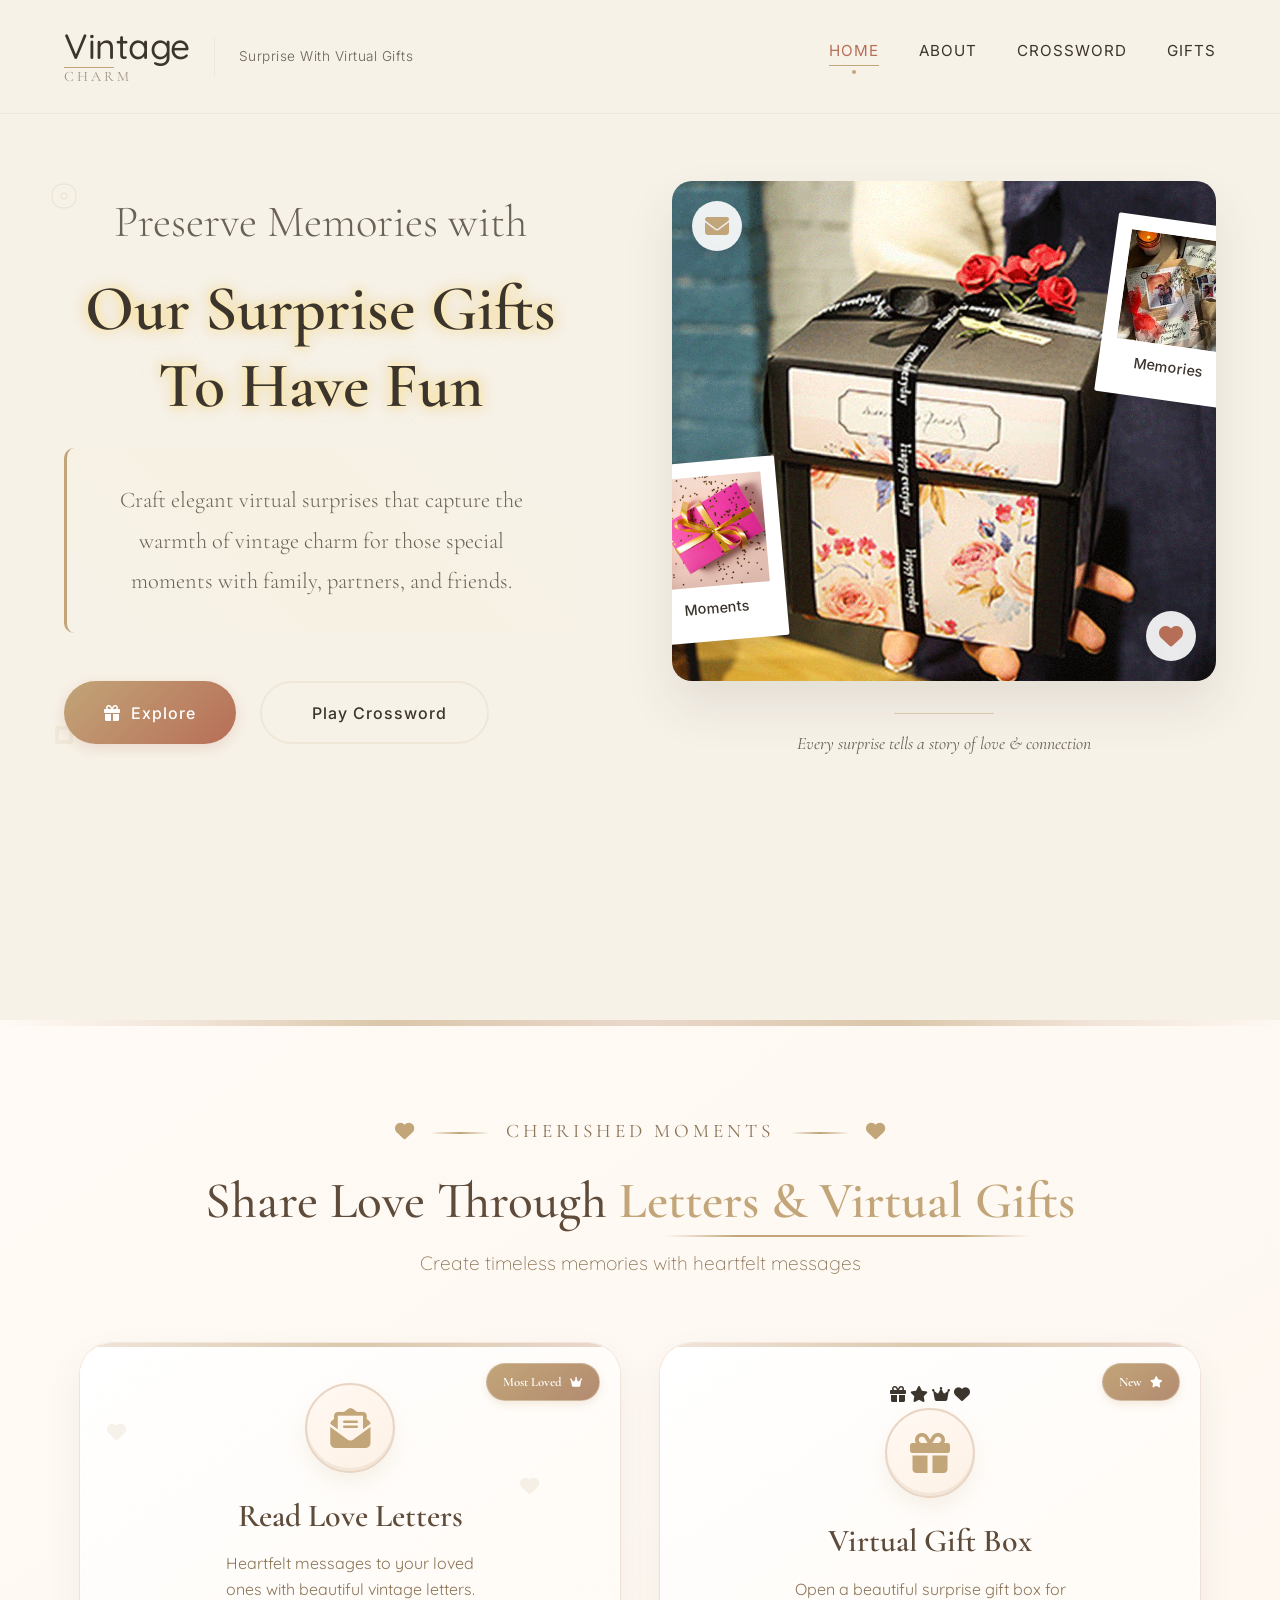
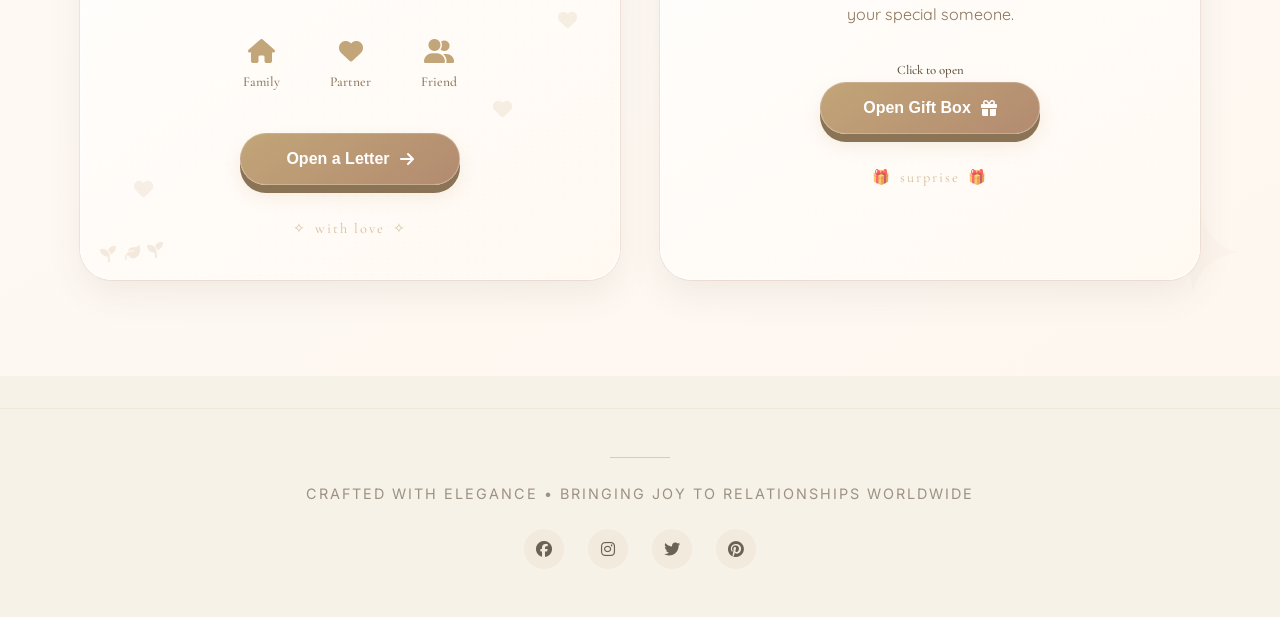
==== commit 4eda84e9: "Commit Improvements codes" ====
--- a/index.html
+++ b/index.html
@@ -9,15 +9,14 @@
     <link rel="preconnect" href="https://fonts.gstatic.com" crossorigin>
     <link href="https://fonts.googleapis.com/css2?family=Cormorant+Garamond:wght@300;400;500;600&family=Inter:wght@300;400&display=swap" rel="stylesheet">
     <link rel="stylesheet" href="css/style.css">
+
     
     <style>
-        /* Import Futura-like font via Typekit fallback */
         @import url('https://fonts.googleapis.com/css2?family=Quicksand:wght@400;500;600&display=swap');
     </style>
 </head>
 <body>
-    <!-- Vintage Decorative Top Border -->
-    <div class="vintage-border"></div>
+    
     
     <!-- Navigation Bar -->
     <nav class="navbar">
@@ -47,6 +46,10 @@
                         <span class="nav-text">Crossword</span>
                         <span class="nav-dot"></span>
                     </a>
+                    <a href="gifts.html" class="nav-link">
+                        <span class="nav-text">Gifts</span>
+                        <span class="nav-dot"></span>
+                    </a>
                 </div>
 
                 <!-- Mobile Menu Toggle -->
@@ -150,7 +153,7 @@
 
 
     <!-- ===== LOVE LETTERS & VIRTUAL GIFTS BOX SECTION ===== -->
-<section class="love-music-section">
+<section class="love-letter-section">
     <div class="section-container">
         <!-- Section Header -->
         <div class="section-header">
@@ -353,7 +356,7 @@
 </div>
 
             
-            <!-- CARD 2: VIRTUAL GIFT BOX (TRANSFORMED FROM MUSIC CARD) -->
+            <!-- CARD 2: VIRTUAL GIFT BOX  -->
     <div class="vintage-card gift-card" id="giftCard">
         <div class="card-badge">
             <span class="badge-text">New</span>
--- a/css/style.css
+++ b/css/style.css
@@ -44,54 +44,139 @@
     color: var(--text-dark);
     line-height: 1.6;
     overflow-x: hidden;
-}
-
-/* ===== Vintage Decorative Border ===== */
-.vintage-border {
-    position: fixed;
-    top: 0;
-    left: 0;
-    right: 0;
-    height: 4px;
-    background: linear-gradient(90deg, 
-        transparent 0%, 
-        var(--accent-gold) 20%, 
-        var(--rust-accent) 40%, 
-        var(--accent-gold) 60%, 
-        var(--sage-green) 80%, 
-        transparent 100%);
-    z-index: 1002;
-    opacity: 0.6;
-}
-
-/* ===== Navigation Bar ===== */
+     width: 100%;
+    position: relative;
+}
+
+
+/* Navbar - Absolutely stable */
 .navbar {
     position: fixed;
     top: 0;
     left: 0;
     right: 0;
+    width: 100%;
+    box-sizing: border-box;
+    z-index: 1001;
     background-color: var(--vintage-cream);
-    z-index: 1001;
     padding: 1.8rem 5%;
     border-bottom: 1px solid var(--border-soft);
-    backdrop-filter: blur(10px);
-    background-color: rgba(247, 242, 232, 0.95);
-}
-
+}
+
+/* Nav container - Stable width */
 .nav-container {
     max-width: 1400px;
     margin: 0 auto;
     display: flex;
     justify-content: space-between;
     align-items: center;
-}
-
-/* ===== Logo Styles ===== */
+    width: 100%;
+}
+
+/* Logo container - Never moves */
 .logo-container {
     display: flex;
     align-items: center;
     gap: 1.5rem;
-}
+    flex-shrink: 0; /* Prevent shrinking */
+}
+
+/* Right side nav - Never moves */
+.nav-right {
+    display: flex;
+    align-items: center;
+    flex-shrink: 0; /* Prevent shrinking */
+}
+
+/* Menu toggle button - Fixed position relative to nav-right */
+.menu-toggle {
+    display: none;
+    flex-direction: column;
+    justify-content: space-between;
+    width: 30px;
+    height: 21px;
+    background: none;
+    border: none;
+    cursor: pointer;
+    padding: 0;
+    margin-left: 1rem; /* Consistent margin */
+    flex-shrink: 0; /* Never shrink */
+}
+
+/* Mobile styles */
+@media (max-width: 768px) {
+    .navbar {
+        padding: 1.5rem 4%;
+    }
+    
+    .menu-toggle {
+        display: flex;
+    }
+    
+    .nav-links {
+        position: fixed;
+        top: 0;
+        right: -100%;
+        width: 280px;
+        height: 100vh;
+        background-color: var(--vintage-cream);
+        flex-direction: column;
+        justify-content: center;
+        gap: 2.5rem;
+        padding: 2rem;
+        transition: right 0.4s ease;
+        box-shadow: -5px 0 20px var(--shadow-subtle);
+        z-index: 1002;
+    }
+    
+    .nav-links.active {
+        right: 0;
+    }
+    
+    /* Logo adjustments - but NO shifting */
+    .logo-main {
+        font-size: 1.8rem;
+    }
+    
+    .logo-container {
+        gap: 1rem;
+    }
+    
+    .logo-tagline {
+        display: none;
+    }
+}
+
+@media (max-width: 480px) {
+    .logo-divider {
+        display: none;
+    }
+    
+    .logo-main {
+        font-size: 1.6rem;
+    }
+    
+    .nav-links {
+        width: 260px;
+    }
+}
+
+@media (max-width: 375px) {
+    .nav-links {
+        width: 240px;
+        padding: 1.5rem;
+    }
+    
+    .logo-main {
+        font-size: 1.4rem;
+    }
+}
+
+
+
+
+/* ===== Logo Styles ===== */
+
 
 .logo {
     display: flex;
@@ -149,11 +234,8 @@
     max-width: 180px;
 }
 
-/* ===== Navigation Links ===== */
-.nav-right {
-    display: flex;
-    align-items: center;
-}
+
+
 
 .nav-links {
     display: flex;
@@ -243,6 +325,68 @@
 
 .menu-toggle:hover .menu-line {
     background-color: var(--accent-gold);
+}
+
+/* Menu Toggle Active State */
+.menu-toggle.active .menu-line:nth-child(1) {
+    transform: rotate(45deg) translate(2px, 1px);
+}
+
+.menu-toggle.active .menu-line:nth-child(2) {
+    opacity: 0;
+}
+
+.menu-toggle.active .menu-line:nth-child(3) {
+    transform: rotate(-45deg) translate(2px, -1px);
+}
+
+/* ===== Responsive Design ===== */
+@media (max-width: 768px) {
+    .navbar {
+        padding: 1.5rem 5%;
+    }
+    
+    .nav-container {
+        flex-wrap: wrap;
+    }
+    
+    .menu-toggle {
+        display: flex;
+    }
+    
+    .nav-links {
+        position: fixed;
+        top: 0;
+        right: -100%;
+        width: 280px;
+        height: 100vh;
+        background-color: var(--vintage-cream);
+        flex-direction: column;
+        justify-content: center;
+        gap: 2.5rem;
+        padding: 2rem;
+        transition: right 0.4s ease;
+        box-shadow: -5px 0 20px var(--shadow-subtle);
+        z-index: 1002;
+    }
+    
+    .nav-links.active {
+        right: 0;
+    }
+    
+    .logo-main {
+        font-size: 1.8rem;
+    }
+    
+    .logo-tagline {
+        display: none;
+    }
+}
+
+@media (max-width: 480px) {
+    .logo-divider {
+        display: none;
+    }
 }
 
 /* ===== Main Content ===== */
@@ -710,130 +854,6 @@
     }
 }
 
-@media (max-width: 768px) {
-    .navbar {
-        padding: 1.5rem 5%;
-    }
-    
-    .nav-container {
-        flex-wrap: wrap;
-    }
-    
-    .menu-toggle {
-        display: flex !important;
-    }
-    
-    .nav-links {
-        position: fixed;
-        top: 0;
-        right: -100%;
-        width: 280px;
-        height: 100vh;
-        background-color: var(--vintage-cream);
-        flex-direction: column;
-        justify-content: center;
-        gap: 2.5rem;
-        padding: 2rem;
-        transition: right 0.4s ease;
-        box-shadow: -5px 0 20px var(--shadow-subtle);
-        z-index: 1002;
-    }
-    
-    .nav-links.active {
-        right: 0;
-    }
-    
-    .menu-toggle.active .menu-line:nth-child(1) {
-        transform: rotate(45deg) translate(2px, 1px);
-    }
-    
-    .menu-toggle.active .menu-line:nth-child(2) {
-        opacity: 0;
-    }
-    
-    .menu-toggle.active .menu-line:nth-child(3) {
-        transform: rotate(-45deg) translate(2px, -1px);
-    }
-    
-    .logo-main {
-        font-size: 1.8rem;
-    }
-    
-    .logo-tagline {
-        display: none;
-    }
-    
-    .hero-title {
-        font-size: 2.8rem;
-    }
-    
-    .hero-line:first-child {
-        font-size: 2rem;
-    }
-    
-    .hero-description {
-        font-size: 1.2rem;
-        padding: 1.5rem;
-    }
-    
-    .main-content {
-        margin-top: 100px;
-    }
-    
-    .image-frame {
-        height: 400px;
-    }
-    
-    .polaroid {
-        width: 120px;
-        height: 150px;
-    }
-    
-    .polaroid-1 {
-        left: 10px;
-        bottom: 20px;
-    }
-    
-    .polaroid-2 {
-        right: 10px;
-        top: 20px;
-    }
-}
-
-@media (max-width: 576px) {
-    .hero-title {
-        font-size: 2.2rem;
-    }
-    
-    .hero-line:first-child {
-        font-size: 1.6rem;
-    }
-    
-    .hero-buttons {
-        flex-direction: column;
-        align-items: center;
-    }
-    
-    .cta-button {
-        width: 100%;
-        max-width: 250px;
-        justify-content: center;
-    }
-    
-    .image-frame {
-        height: 300px;
-    }
-    
-    .polaroid {
-        display: none;
-    }
-    
-    .floating-element {
-        width: 40px;
-        height: 40px;
-        font-size: 1.2rem;
-    }
-}
 
 /* ---------- Hero Section ---------- */
 .crossword-hero {
@@ -1001,291 +1021,6 @@
         padding: 0.6rem;
     }
 }
-
-/* ---------- Custom Vintage Dialog ---------- */
-.dialog-overlay {
-    display: none;
-    position: fixed;
-    top: 0;
-    left: 0;
-    right: 0;
-    bottom: 0;
-    background: rgba(94, 75, 58, 0.7);
-    backdrop-filter: blur(8px);
-    z-index: 10000;
-    align-items: center;
-    justify-content: center;
-    animation: dialogFadeIn 0.3s ease;
-}
-
-.dialog-overlay.active {
-    display: flex;
-}
-
-@keyframes dialogFadeIn {
-    from { opacity: 0; }
-    to { opacity: 1; }
-}
-
-.dialog-container {
-    background: linear-gradient(145deg, var(--parchment), var(--wheat));
-    border-radius: 28px;
-    max-width: 480px;
-    width: 90%;
-    box-shadow: 
-        0 25px 50px rgba(94, 75, 58, 0.25),
-        0 0 0 1px rgba(194, 165, 120, 0.3),
-        0 0 0 4px rgba(253, 243, 224, 0.5);
-    animation: dialogSlideUp 0.4s cubic-bezier(0.34, 1.56, 0.64, 1);
-    border: 1px solid var(--aged-gold);
-}
-
-@keyframes dialogSlideUp {
-    from {
-        opacity: 0;
-        transform: translateY(30px) scale(0.95);
-    }
-    to {
-        opacity: 1;
-        transform: translateY(0) scale(1);
-    }
-}
-
-.dialog-header {
-    background: linear-gradient(135deg, var(--deep-umber), var(--rustic-brown));
-    padding: 1.5rem;
-    border-radius: 28px 28px 0 0;
-    text-align: center;
-    position: relative;
-    border-bottom: 3px solid var(--aged-gold);
-}
-
-.dialog-header i {
-    font-size: 2.2rem;
-    color: var(--aged-gold);
-    margin-bottom: 0.5rem;
-    text-shadow: 0 2px 4px rgba(0, 0, 0, 0.2);
-    animation: crownWobble 2s ease infinite;
-}
-
-@keyframes crownWobble {
-    0%, 100% { transform: rotate(0deg); }
-    25% { transform: rotate(5deg); }
-    75% { transform: rotate(-5deg); }
-}
-
-.dialog-header h3 {
-    color: white;
-    font-family: var(--font-serif);
-    font-size: 1.8rem;
-    font-weight: 600;
-    margin: 0;
-    letter-spacing: 2px;
-    text-shadow: 0 2px 4px rgba(0, 0, 0, 0.2);
-}
-
-.dialog-close {
-    position: absolute;
-    top: 1rem;
-    right: 1rem;
-    background: rgba(255, 255, 255, 0.2);
-    border: none;
-    color: white;
-    font-size: 1.8rem;
-    cursor: pointer;
-    opacity: 0.9;
-    transition: all 0.3s ease;
-    width: 36px;
-    height: 36px;
-    display: flex;
-    align-items: center;
-    justify-content: center;
-    border-radius: 50%;
-    backdrop-filter: blur(4px);
-    border: 1px solid rgba(255, 255, 255, 0.3);
-}
-
-.dialog-close:hover {
-    opacity: 1;
-    background: rgba(255, 255, 255, 0.3);
-    transform: rotate(90deg);
-}
-
-.dialog-body {
-    padding: 2rem;
-    display: flex;
-    gap: 1.5rem;
-    align-items: flex-start;
-    background: var(--parchment);
-}
-
-.dialog-icon {
-    background: linear-gradient(135deg, var(--aged-gold), var(--vintage-rose));
-    width: 60px;
-    height: 60px;
-    border-radius: 50%;
-    display: flex;
-    align-items: center;
-    justify-content: center;
-    flex-shrink: 0;
-    box-shadow: 0 8px 0 rgba(94, 75, 58, 0.2);
-}
-
-.dialog-icon i {
-    font-size: 2rem;
-    color: white;
-}
-
-.dialog-message {
-    flex: 1;
-}
-
-.dialog-title {
-    font-size: 1.1rem;
-    font-weight: 600;
-    color: var(--deep-umber);
-    margin-bottom: 1rem;
-    line-height: 1.5;
-}
-
-.dialog-warning {
-    background: rgba(183, 110, 87, 0.1);
-    padding: 0.8rem 1rem;
-    border-radius: 12px;
-    display: flex;
-    align-items: center;
-    gap: 10px;
-    border-left: 4px solid #b76e57;
-    margin-bottom: 1.2rem;
-}
-
-.dialog-warning i {
-    color: #b76e57;
-    font-size: 1.2rem;
-}
-
-.dialog-warning span {
-    color: #b76e57;
-    font-weight: 600;
-    font-size: 0.95rem;
-}
-
-.dialog-consequences {
-    background: rgba(194, 165, 120, 0.08);
-    padding: 1rem;
-    border-radius: 12px;
-    display: flex;
-    flex-direction: column;
-    gap: 0.6rem;
-}
-
-.consequence-item {
-    display: flex;
-    align-items: center;
-    gap: 10px;
-    color: var(--rustic-brown);
-    font-size: 0.9rem;
-}
-
-.consequence-item i {
-    font-size: 0.9rem;
-}
-
-.consequence-item i.fa-times-circle {
-    color: #b76e57;
-}
-
-.consequence-item i.fa-trophy {
-    color: var(--aged-gold);
-}
-
-.consequence-item i.fa-redo {
-    color: var(--sage-mist);
-}
-
-.dialog-footer {
-    padding: 1.5rem;
-    display: flex;
-    gap: 1rem;
-    justify-content: flex-end;
-    background: var(--wheat);
-    border-radius: 0 0 28px 28px;
-    border-top: 1px solid var(--vintage-rose);
-}
-
-.dialog-btn {
-    padding: 0.9rem 2rem;
-    border-radius: 50px;
-    font-size: 1rem;
-    font-weight: 600;
-    cursor: pointer;
-    display: flex;
-    align-items: center;
-    gap: 8px;
-    transition: all 0.2s ease;
-    border: none;
-    font-family: var(--font-ui);
-}
-
-.dialog-btn i {
-    font-size: 1rem;
-}
-
-.dialog-btn.cancel {
-    background: transparent;
-    color: var(--deep-umber);
-    border: 2px solid var(--vintage-rose);
-}
-
-.dialog-btn.cancel:hover {
-    background: rgba(220, 193, 176, 0.2);
-    border-color: var(--rustic-brown);
-    transform: translateY(-2px);
-}
-
-.dialog-btn.confirm {
-    background: linear-gradient(135deg, var(--aged-gold), #b38b70);
-    color: white;
-    box-shadow: 0 6px 0 #6b584b;
-}
-
-.dialog-btn.confirm:hover {
-    transform: translateY(-2px);
-    box-shadow: 0 8px 0 #6b584b;
-}
-
-.dialog-btn.confirm:active {
-    transform: translateY(6px);
-    box-shadow: 0 2px 0 #6b584b;
-}
-
-/* Responsive */
-@media (max-width: 480px) {
-    .dialog-body {
-        flex-direction: column;
-        align-items: center;
-        text-align: center;
-    }
-    
-    .dialog-warning {
-        justify-content: center;
-    }
-    
-    .consequence-item {
-        justify-content: center;
-    }
-    
-    .dialog-footer {
-        flex-direction: column;
-    }
-    
-    .dialog-btn {
-        width: 100%;
-        justify-content: center;
-    }
-}
-
-
 
 
 
@@ -1800,6 +1535,9 @@
     border-color: #b38b70;
 }
 
+
+
+
 /* ---------- Clues Section ---------- */
 .clues-section {
     background: rgba(248, 232, 208, 0.8);
@@ -2205,7 +1943,9 @@
     color: var(--aged-gold);
 }
 
-/* ---------- Victory Modal ---------- */
+/* ===== VICTORY MODAL - BEAUTIFUL & RESPONSIVE ===== */
+
+/* Modal Overlay */
 .modal-overlay {
     display: none;
     position: fixed;
@@ -2213,174 +1953,869 @@
     left: 0;
     right: 0;
     bottom: 0;
-    background: rgba(58, 49, 44, 0.8);
-    backdrop-filter: blur(8px);
-    z-index: 1000;
+    background: rgba(58, 49, 44, 0.85);
+    backdrop-filter: blur(12px);
+    z-index: 2000;
     align-items: center;
     justify-content: center;
-    animation: fadeIn 0.3s ease;
+    overflow-y: auto;
+    padding: 20px;
 }
 
 .modal-overlay.active {
     display: flex;
 }
 
+/* Modal Container */
 .modal-container {
-    background: white;
-    border-radius: 32px;
-    max-width: 500px;
-    width: 90%;
-    box-shadow: 0 25px 50px rgba(0, 0, 0, 0.2);
-    animation: slideUp 0.5s ease;
-    border: 1px solid var(--aged-gold);
-}
-
-@keyframes slideUp {
-    from {
+    background: linear-gradient(145deg, #ffffff, #fffaf5);
+    border-radius: clamp(32px, 6vw, 56px);
+    max-width: min(650px, 95%);
+    width: 95%;
+    max-height: 90vh;
+    overflow-y: auto;
+    -webkit-overflow-scrolling: touch;
+    box-shadow: 
+        0 50px 80px rgba(94, 75, 58, 0.35),
+        0 0 0 2px rgba(194, 165, 120, 0.3),
+        0 0 0 8px rgba(255, 255, 255, 0.3);
+    animation: modalFloat 0.7s cubic-bezier(0.34, 1.56, 0.64, 1);
+    border: none;
+    position: relative;
+}
+
+/* Decorative pattern */
+.modal-container::before {
+    content: '';
+    position: absolute;
+    top: 0;
+    left: 0;
+    right: 0;
+    bottom: 0;
+    background-image: 
+        radial-gradient(circle at 20% 30%, rgba(194, 165, 120, 0.04) 2px, transparent 2px),
+        radial-gradient(circle at 80% 70%, rgba(194, 165, 120, 0.04) 2px, transparent 2px);
+    background-size: 50px 50px;
+    pointer-events: none;
+    z-index: 0;
+}
+
+/* Custom Scrollbar */
+.modal-container::-webkit-scrollbar {
+    width: 8px;
+}
+
+.modal-container::-webkit-scrollbar-track {
+    background: #f0e8e0;
+    border-radius: 10px;
+    margin: 10px 0;
+}
+
+.modal-container::-webkit-scrollbar-thumb {
+    background: linear-gradient(180deg, #c2a578, #b38b70);
+    border-radius: 10px;
+    border: 2px solid #f0e8e0;
+}
+
+.modal-container::-webkit-scrollbar-thumb:hover {
+    background: linear-gradient(180deg, #b38b70, #9f7a5c);
+}
+
+/* Animation */
+@keyframes modalFloat {
+    0% {
         opacity: 0;
-        transform: translateY(30px);
-    }
-    to {
+        transform: translateY(60px) scale(0.9);
+    }
+    100% {
         opacity: 1;
-        transform: translateY(0);
-    }
-}
-
+        transform: translateY(0) scale(1);
+    }
+}
+
+/* ===== MODAL HEADER ===== */
 .modal-header {
-    background: linear-gradient(135deg, var(--aged-gold), #b38b70);
-    padding: 2rem;
-    border-radius: 32px 32px 0 0;
+    background: linear-gradient(145deg, #c2a578, #b38b70, #a67b5c);
+    padding: clamp(2.2rem, 6vw, 3.5rem) clamp(1.8rem, 5vw, 3rem);
+    border-radius: clamp(32px, 6vw, 56px) clamp(32px, 6vw, 56px) 0 0;
     text-align: center;
     position: relative;
-}
-
+    overflow: hidden;
+    isolation: isolate;
+    border-bottom: 4px solid rgba(255, 255, 255, 0.3);
+}
+
+/* Header shine effect */
+.modal-header::after {
+    content: '';
+    position: absolute;
+    top: -50%;
+    left: -50%;
+    width: 200%;
+    height: 200%;
+    background: radial-gradient(circle, rgba(255, 255, 255, 0.5) 0%, transparent 70%);
+    opacity: 0.4;
+    animation: headerShine 12s ease-in-out infinite;
+    pointer-events: none;
+    z-index: 1;
+}
+
+@keyframes headerShine {
+    0%, 100% { transform: translate(0, 0) rotate(0deg); }
+    33% { transform: translate(5%, 5%) rotate(5deg); }
+    66% { transform: translate(-5%, -5%) rotate(-5deg); }
+}
+
+/* Victory Icon */
 .victory-icon {
-    font-size: 3.5rem;
+    font-size: clamp(4.5rem, 12vw, 7rem);
     color: white;
-    margin-bottom: 0.5rem;
-    animation: bounce 2s ease infinite;
-}
-
-@keyframes bounce {
-    0%, 100% { transform: translateY(0); }
-    50% { transform: translateY(-10px); }
-}
-
+    margin-bottom: 1rem;
+    display: inline-block;
+    filter: drop-shadow(0 15px 25px rgba(0, 0, 0, 0.2));
+    animation: victoryBounce 2.5s ease-in-out infinite;
+    position: relative;
+    z-index: 2;
+    text-shadow: 0 0 20px rgba(255, 255, 255, 0.5);
+}
+
+@keyframes victoryBounce {
+    0%, 100% { 
+        transform: translateY(0) rotate(0deg); 
+    }
+    50% { 
+        transform: translateY(-20px) rotate(5deg); 
+    }
+}
+
+/* Icon glow */
+.victory-icon::after {
+    content: '';
+    position: absolute;
+    top: 50%;
+    left: 50%;
+    transform: translate(-50%, -50%);
+    width: 150%;
+    height: 150%;
+    background: radial-gradient(circle, rgba(255, 255, 255, 0.5) 0%, transparent 70%);
+    border-radius: 50%;
+    z-index: -1;
+    animation: iconPulse 2s ease-in-out infinite;
+}
+
+@keyframes iconPulse {
+    0%, 100% { 
+        opacity: 0.4; 
+        transform: translate(-50%, -50%) scale(1); 
+    }
+    50% { 
+        opacity: 0.8; 
+        transform: translate(-50%, -50%) scale(1.3); 
+    }
+}
+
+/* Modal Title */
 .modal-header h2 {
     color: white;
-    font-family: var(--font-serif);
-    font-size: 2rem;
+    font-family: 'Cormorant Garamond', serif;
+    font-size: clamp(2.2rem, 7vw, 3.2rem);
+    font-weight: 700;
     margin: 0;
-}
-
+    text-shadow: 3px 3px 6px rgba(0, 0, 0, 0.2);
+    letter-spacing: 3px;
+    position: relative;
+    z-index: 2;
+    text-transform: uppercase;
+}
+
+/* Close Button */
 .modal-close {
     position: absolute;
-    top: 1rem;
-    right: 1rem;
-    background: none;
+    top: clamp(1.2rem, 3vw, 1.8rem);
+    right: clamp(1.2rem, 3vw, 1.8rem);
+    background: rgba(255, 255, 255, 0.2);
     border: none;
     color: white;
-    font-size: 2rem;
+    width: clamp(44px, 8vw, 52px);
+    height: clamp(44px, 8vw, 52px);
+    font-size: clamp(2rem, 4vw, 2.4rem);
     cursor: pointer;
-    opacity: 0.8;
-    transition: opacity 0.3s ease;
+    opacity: 0.9;
+    transition: all 0.3s ease;
+    border-radius: 50%;
+    display: flex;
+    align-items: center;
+    justify-content: center;
+    backdrop-filter: blur(4px);
+    border: 2px solid rgba(255, 255, 255, 0.4);
+    z-index: 10;
+    line-height: 1;
+    padding: 0;
+    box-shadow: 0 5px 15px rgba(0, 0, 0, 0.1);
 }
 
 .modal-close:hover {
     opacity: 1;
-}
-
+    background: rgba(255, 255, 255, 0.3);
+    transform: rotate(90deg) scale(1.1);
+    box-shadow: 0 0 25px rgba(255, 255, 255, 0.4);
+}
+
+.modal-close:active {
+    transform: rotate(90deg) scale(0.95);
+}
+
+/* ===== MODAL BODY ===== */
 .modal-body {
-    padding: 2rem;
-}
-
+    padding: clamp(2.2rem, 5vw, 3.5rem);
+    position: relative;
+    z-index: 2;
+    background: rgba(255, 255, 255, 0.9);
+    backdrop-filter: blur(5px);
+    border-radius: 0 0 clamp(32px, 6vw, 56px) clamp(32px, 6vw, 56px);
+}
+
+/* Victory Message */
 .victory-message {
     text-align: center;
-    margin-bottom: 1.5rem;
+    margin-bottom: clamp(2.2rem, 5vw, 3rem);
 }
 
 .victory-message p {
-    font-size: 1.1rem;
-    color: var(--deep-umber);
-}
-
+    font-size: clamp(1.2rem, 3.5vw, 1.4rem);
+    color: #5e4b3a;
+    font-family: 'Quicksand', sans-serif;
+    font-weight: 500;
+    line-height: 1.8;
+    background: linear-gradient(145deg, #fef9f2, #ffffff);
+    padding: clamp(1.2rem, 3vw, 1.8rem) clamp(1.8rem, 4vw, 2.8rem);
+    border-radius: 100px;
+    display: inline-block;
+    box-shadow: 
+        0 10px 25px rgba(94, 75, 58, 0.1),
+        inset 0 -2px 0 rgba(194, 165, 120, 0.1);
+    border: 1px solid rgba(194, 165, 120, 0.2);
+    max-width: 90%;
+    margin: 0 auto;
+    position: relative;
+}
+
+.victory-message p::before,
+.victory-message p::after {
+    content: '✨';
+    position: absolute;
+    font-size: 1.2rem;
+    opacity: 0.5;
+}
+
+.victory-message p::before {
+    left: 10px;
+    top: 50%;
+    transform: translateY(-50%);
+}
+
+.victory-message p::after {
+    right: 10px;
+    top: 50%;
+    transform: translateY(-50%);
+}
+
+/* ===== VICTORY STATS - SIDE BY SIDE ===== */
 .victory-stats {
     display: flex;
     justify-content: center;
-    gap: 2rem;
-    margin: 1.5rem 0;
-}
-
+    align-items: stretch;
+    gap: clamp(1.5rem, 4vw, 2.5rem);
+    margin: clamp(2.2rem, 5vw, 3.5rem) 0;
+    flex-wrap: wrap;
+}
+
+/* Individual Stat Cards */
 .victory-stat {
+    flex: 1 1 200px;
+    min-width: 200px;
+    max-width: 280px;
+    background: linear-gradient(145deg, #ffffff, #fef7f0);
+    padding: clamp(1.8rem, 4vw, 2.5rem) clamp(1.5rem, 3vw, 2rem);
+    border-radius: 32px;
     text-align: center;
-}
-
+    box-shadow: 
+        0 20px 40px rgba(94, 75, 58, 0.15),
+        0 0 0 2px rgba(194, 165, 120, 0.2),
+        inset 0 2px 0 rgba(255, 255, 255, 0.9);
+    transition: all 0.3s cubic-bezier(0.4, 0, 0.2, 1);
+    position: relative;
+    overflow: hidden;
+    border: 1px solid rgba(255, 255, 255, 0.8);
+}
+
+/* Card hover effect */
+.victory-stat:hover {
+    transform: translateY(-12px);
+    box-shadow: 
+        0 30px 50px rgba(94, 75, 58, 0.25),
+        0 0 0 4px #c2a578,
+        inset 0 2px 0 rgba(255, 255, 255, 0.9);
+}
+
+/* Card shine effect */
+.victory-stat::before {
+    content: '';
+    position: absolute;
+    top: -50%;
+    left: -50%;
+    width: 200%;
+    height: 200%;
+    background: radial-gradient(circle, rgba(255, 255, 255, 0.8) 0%, transparent 70%);
+    opacity: 0;
+    transition: opacity 0.4s ease;
+    pointer-events: none;
+}
+
+.victory-stat:hover::before {
+    opacity: 0.3;
+}
+
+/* Stat Icon */
 .victory-stat i {
-    font-size: 2rem;
-    color: var(--aged-gold);
-    margin-bottom: 0.5rem;
-}
-
+    font-size: clamp(2.8rem, 5vw, 3.8rem);
+    background: linear-gradient(135deg, #c2a578, #b38b70);
+    -webkit-background-clip: text;
+    -webkit-text-fill-color: transparent;
+    background-clip: text;
+    margin-bottom: 0.8rem;
+    display: inline-block;
+    filter: drop-shadow(0 8px 12px rgba(194, 165, 120, 0.3));
+    animation: statFloat 3s ease-in-out infinite;
+}
+
+@keyframes statFloat {
+    0%, 100% { transform: translateY(0) scale(1); }
+    50% { transform: translateY(-10px) scale(1.1); }
+}
+
+/* Score Card specific styling */
+.victory-stat:first-child i {
+    background: linear-gradient(135deg, #ffd700, #c2a578);
+    -webkit-background-clip: text;
+    -webkit-text-fill-color: transparent;
+}
+
+/* Hints Card specific styling */
+.victory-stat:last-child i {
+    background: linear-gradient(135deg, #87ceeb, #5e9ea0);
+    -webkit-background-clip: text;
+    -webkit-text-fill-color: transparent;
+}
+
+/* Stat Number */
 .stat-number {
     display: block;
-    font-size: 2rem;
-    font-weight: 700;
-    color: var(--deep-umber);
-    font-family: var(--font-serif);
-}
-
+    font-size: clamp(2.8rem, 7vw, 4rem);
+    font-weight: 800;
+    font-family: 'Cormorant Garamond', serif;
+    line-height: 1.2;
+    margin: 0.8rem 0 0.3rem;
+    background: linear-gradient(135deg, #5e4b3a, #8b7356, #5e4b3a);
+    -webkit-background-clip: text;
+    -webkit-text-fill-color: transparent;
+    background-clip: text;
+    text-shadow: 2px 2px 4px rgba(194, 165, 120, 0.2);
+    letter-spacing: 2px;
+}
+
+/* Stat Name */
 .stat-name {
-    font-size: 0.8rem;
-    color: var(--rustic-brown);
+    font-size: clamp(0.9rem, 2.2vw, 1rem);
+    color: #8b7356;
     text-transform: uppercase;
-    letter-spacing: 1px;
-}
-
+    letter-spacing: 3px;
+    font-weight: 600;
+    font-family: 'Quicksand', sans-serif;
+    display: inline-block;
+    background: rgba(194, 165, 120, 0.15);
+    padding: 0.5rem 1.2rem;
+    border-radius: 40px;
+    margin-top: 0.5rem;
+    border: 1px solid rgba(194, 165, 120, 0.2);
+    backdrop-filter: blur(5px);
+}
+
+/* ===== VICTORY QUOTE ===== */
 .victory-quote {
-    background: #f9f3ed;
-    padding: 1.5rem;
-    border-radius: 16px;
-    margin: 1.5rem 0;
+    background: linear-gradient(145deg, #f9f3ed, #fef9f2);
+    padding: clamp(2.2rem, 5vw, 3rem);
+    border-radius: clamp(28px, 5vw, 36px);
+    margin: clamp(2.5rem, 5vw, 3.5rem) 0;
     text-align: center;
-    border-left: 4px solid var(--aged-gold);
-}
-
+    border-left: 8px solid #c2a578;
+    box-shadow: 0 20px 40px rgba(94, 75, 58, 0.1);
+    position: relative;
+    overflow: hidden;
+    transition: all 0.3s ease;
+}
+
+.victory-quote:hover {
+    box-shadow: 0 25px 50px rgba(94, 75, 58, 0.15);
+    transform: scale(1.02);
+    border-left-width: 10px;
+}
+
+/* Decorative quote marks */
+.victory-quote::before {
+    content: '"';
+    position: absolute;
+    top: 0;
+    left: 20px;
+    font-size: clamp(5rem, 12vw, 8rem);
+    color: #c2a578;
+    opacity: 0.12;
+    font-family: serif;
+    line-height: 1;
+}
+
+.victory-quote::after {
+    content: '"';
+    position: absolute;
+    bottom: -20px;
+    right: 20px;
+    font-size: clamp(6rem, 14vw, 10rem);
+    color: #c2a578;
+    opacity: 0.12;
+    font-family: serif;
+    transform: rotate(180deg);
+    line-height: 1;
+}
+
+/* Quote icons */
 .victory-quote i {
-    color: var(--aged-gold);
-    font-size: 1rem;
-    opacity: 0.7;
-}
-
+    color: #c2a578;
+    font-size: clamp(1.2rem, 3vw, 1.5rem);
+    opacity: 0.8;
+    margin: 0 0.8rem;
+    transition: all 0.3s ease;
+    filter: drop-shadow(0 2px 4px rgba(194, 165, 120, 0.3));
+}
+
+.victory-quote:hover i {
+    transform: scale(1.2);
+    opacity: 1;
+}
+
+/* Quote text */
 .victory-quote p {
     font-style: italic;
-    color: var(--deep-umber);
-    margin: 0.5rem 0;
-    font-size: 1.1rem;
-}
-
+    color: #5e4b3a;
+    margin: 1.5rem 0;
+    font-size: clamp(1.3rem, 4.5vw, 1.7rem);
+    line-height: 1.8;
+    font-family: 'Cormorant Garamond', serif;
+    font-weight: 500;
+    position: relative;
+    z-index: 2;
+    padding: 0 clamp(1.5rem, 4vw, 3rem);
+    text-shadow: 1px 1px 2px rgba(255, 255, 255, 0.5);
+}
+
+/* Quote attribution */
 .victory-quote span {
-    font-size: 0.9rem;
-    color: var(--rustic-brown);
-}
-
+    font-size: clamp(1rem, 2.8vw, 1.2rem);
+    color: #8b7356;
+    display: inline-block;
+    padding: 0.6rem 1.8rem;
+    background: rgba(194, 165, 120, 0.15);
+    border-radius: 60px;
+    letter-spacing: 2px;
+    font-weight: 500;
+    font-family: 'Quicksand', sans-serif;
+    margin-top: 1rem;
+    border: 1px solid rgba(194, 165, 120, 0.2);
+    backdrop-filter: blur(5px);
+}
+
+/* ===== VICTORY ACTIONS ===== */
 .victory-actions {
     display: flex;
     justify-content: center;
-}
-
+    margin-top: clamp(2.5rem, 5vw, 3.5rem);
+    position: relative;
+    z-index: 2;
+}
+
+/* Play Again Button */
 .vintage-btn.primary {
-    background: #fffdd0;
+    background: linear-gradient(145deg, #fffdd0, #fff8e0);
     color: #ce8964;
     border: none;
-    box-shadow: 0 6px 0 #6b584b, 0 10px 20px rgba(0, 0, 0, 0.1);
-}
-
+    padding: clamp(1.2rem, 3.5vw, 1.8rem) clamp(3rem, 6vw, 4.5rem);
+    border-radius: 100px;
+    font-size: clamp(1.2rem, 3.2vw, 1.5rem);
+    font-weight: 700;
+    font-family: 'Quicksand', sans-serif;
+    letter-spacing: 3px;
+    cursor: pointer;
+    display: inline-flex;
+    align-items: center;
+    justify-content: center;
+    gap: 1.2rem;
+    box-shadow: 
+        0 12px 0 #6b584b,
+        0 20px 35px rgba(94, 75, 58, 0.35);
+    transition: all 0.3s cubic-bezier(0.4, 0, 0.2, 1);
+    position: relative;
+    overflow: hidden;
+    border: 2px solid rgba(255, 255, 255, 0.6);
+    min-width: clamp(280px, 40vw, 350px);
+    text-transform: uppercase;
+}
+
+/* Button icon */
 .vintage-btn.primary i {
     color: #b4eb81;
-}
-
-/* ===== LOVE LETTERS & MUSIC SECTION ===== */
-.love-music-section {
+    font-size: clamp(1.3rem, 3.2vw, 1.6rem);
+    transition: all 0.4s ease;
+    filter: drop-shadow(0 2px 4px rgba(0,0,0,0.1));
+}
+
+/* Button hover effect */
+.vintage-btn.primary:hover {
+    transform: translateY(-10px);
+    box-shadow: 
+        0 18px 0 #6b584b,
+        0 30px 45px rgba(94, 75, 58, 0.45);
+    background: linear-gradient(145deg, #fffef0, #ffffe0);
+    color: #b76e57;
+}
+
+.vintage-btn.primary:hover i {
+    transform: rotate(180deg) scale(1.2);
+    color: #9fd07a;
+}
+
+/* Button active effect */
+.vintage-btn.primary:active {
+    transform: translateY(12px);
+    box-shadow: 
+        0 6px 0 #6b584b,
+        0 20px 30px rgba(94, 75, 58, 0.3);
+}
+
+/* Shine effect */
+.vintage-btn.primary::before {
+    content: '';
+    position: absolute;
+    top: 0;
+    left: -100%;
+    width: 100%;
+    height: 100%;
+    background: linear-gradient(
+        90deg,
+        transparent,
+        rgba(255, 255, 255, 0.5),
+        transparent
+    );
+    transition: left 0.7s ease;
+}
+
+.vintage-btn.primary:hover::before {
+    left: 100%;
+}
+
+/* ===== RESPONSIVE BREAKPOINTS ===== */
+
+/* Tablet Landscape (768px - 991px) */
+@media (max-width: 991px) and (min-width: 768px) {
+    .modal-container {
+        max-width: 600px;
+    }
+    
+    .victory-stat {
+        min-width: 220px;
+    }
+}
+
+/* Tablet Portrait (576px - 767px) */
+@media (max-width: 767px) and (min-width: 576px) {
+    .modal-container {
+        max-width: 550px;
+    }
+    
+    .victory-stats {
+        gap: 1.5rem;
+    }
+    
+    .victory-stat {
+        min-width: 200px;
+        padding: 1.8rem 1.2rem;
+    }
+}
+
+/* Mobile Large (426px - 575px) */
+@media (max-width: 575px) {
+    .modal-container {
+        max-width: 500px;
+    }
+    
+    .modal-header {
+        padding: 2rem 1.5rem;
+    }
+    
+    .victory-icon {
+        font-size: 4.5rem;
+    }
+    
+    .modal-header h2 {
+        font-size: 2.2rem;
+    }
+    
+    .victory-stats {
+        flex-direction: column;
+        align-items: center;
+        gap: 1.2rem;
+    }
+    
+    .victory-stat {
+        width: 100%;
+        max-width: 320px;
+        padding: 1.8rem;
+    }
+    
+    .vintage-btn.primary {
+        min-width: 280px;
+        font-size: 1.1rem;
+        padding: 1.2rem 2rem;
+    }
+}
+
+/* Mobile Medium (376px - 425px) */
+@media (max-width: 425px) {
+    .modal-header {
+        padding: 1.8rem 1.2rem;
+    }
+    
+    .victory-icon {
+        font-size: 4rem;
+    }
+    
+    .modal-header h2 {
+        font-size: 2rem;
+    }
+    
+    .modal-close {
+        width: 40px;
+        height: 40px;
+        font-size: 1.8rem;
+        top: 1rem;
+        right: 1rem;
+    }
+    
+    .modal-body {
+        padding: 1.8rem;
+    }
+    
+    .victory-message p {
+        font-size: 1.1rem;
+        padding: 1rem 1.5rem;
+    }
+    
+    .victory-stat {
+        max-width: 280px;
+        padding: 1.5rem;
+    }
+    
+    .stat-number {
+        font-size: 3rem;
+    }
+    
+    .victory-quote {
+        padding: 1.8rem;
+    }
+    
+    .victory-quote p {
+        font-size: 1.2rem;
+    }
+    
+    .vintage-btn.primary {
+        min-width: 260px;
+        font-size: 1rem;
+        padding: 1rem 1.8rem;
+    }
+}
+
+/* Mobile Small (320px - 375px) */
+@media (max-width: 375px) {
+    .modal-header {
+        padding: 1.5rem 1rem;
+    }
+    
+    .victory-icon {
+        font-size: 3.5rem;
+    }
+    
+    .modal-header h2 {
+        font-size: 1.8rem;
+    }
+    
+    .modal-close {
+        width: 36px;
+        height: 36px;
+        font-size: 1.5rem;
+    }
+    
+    .modal-body {
+        padding: 1.5rem;
+    }
+    
+    .victory-message p {
+        font-size: 1rem;
+        padding: 0.8rem 1.2rem;
+    }
+    
+    .victory-stat {
+        max-width: 260px;
+        padding: 1.2rem;
+    }
+    
+    .victory-stat i {
+        font-size: 2.5rem;
+    }
+    
+    .stat-number {
+        font-size: 2.5rem;
+    }
+    
+    .stat-name {
+        font-size: 0.8rem;
+        padding: 0.4rem 0.8rem;
+    }
+    
+    .victory-quote {
+        padding: 1.5rem;
+    }
+    
+    .victory-quote p {
+        font-size: 1rem;
+        margin: 1rem 0;
+    }
+    
+    .victory-quote span {
+        font-size: 0.9rem;
+    }
+    
+    .vintage-btn.primary {
+        min-width: 240px;
+        font-size: 0.9rem;
+        padding: 0.9rem 1.5rem;
+        gap: 0.8rem;
+    }
+    
+    .vintage-btn.primary i {
+        font-size: 1.1rem;
+    }
+}
+
+/* Landscape Mode */
+@media (max-height: 600px) and (orientation: landscape) {
+    .modal-container {
+        max-height: 95vh;
+    }
+    
+    .modal-header {
+        padding: 1.2rem;
+    }
+    
+    .victory-icon {
+        font-size: 3rem;
+        margin-bottom: 0.3rem;
+    }
+    
+    .modal-header h2 {
+        font-size: 1.8rem;
+    }
+    
+    .victory-stats {
+        margin: 1rem 0;
+    }
+    
+    .victory-stat {
+        padding: 1rem;
+    }
+    
+    .vintage-btn.primary {
+        padding: 0.8rem 1.5rem;
+    }
+}
+
+
+/* Print Styles */
+@media print {
+    .modal-overlay {
+        position: static;
+        background: none;
+        display: block;
+    }
+    
+    .modal-container {
+        box-shadow: none;
+        border: 2px solid #c2a578;
+        max-height: none;
+        overflow: visible;
+    }
+    
+    .modal-header {
+        background: #f0f0f0;
+        color: black;
+        -webkit-print-color-adjust: exact;
+        print-color-adjust: exact;
+    }
+    
+    .modal-header h2 {
+        color: black;
+    }
+    
+    .victory-icon,
+    .modal-close,
+    .vintage-btn.primary {
+        display: none;
+    }
+}
+
+/* Touch Device Optimizations */
+@media (hover: none) and (pointer: coarse) {
+    .victory-stat:hover,
+    .vintage-btn.primary:hover {
+        transform: none;
+    }
+    
+    .vintage-btn.primary {
+        padding: 1.2rem 2.5rem;
+    }
+}
+
+/* RTL Support */
+[dir="rtl"] .victory-quote {
+    border-left: none;
+    border-right: 8px solid #c2a578;
+}
+
+[dir="rtl"] .victory-quote::before {
+    left: auto;
+    right: 20px;
+}
+
+[dir="rtl"] .victory-quote::after {
+    right: auto;
+    left: 20px;
+}
+
+[dir="rtl"] .modal-close {
+    right: auto;
+    left: 1.2rem;
+}
+
+
+/* ===== LOVE LETTERS SECTION ===== */
+.love-letter-section {
     padding: clamp(3rem, 8vw, 6rem) clamp(1.5rem, 5%, 5%);
     background: linear-gradient(145deg, #fffaf5, #fef7f0);
     position: relative;
@@ -2389,7 +2824,7 @@
 }
 
 /* Decorative Elements */
-.love-music-section::before {
+.love-letter-section::before {
     content: '';
     position: absolute;
     top: 0;
@@ -2408,7 +2843,7 @@
     z-index: 1;
 }
 
-.love-music-section::after {
+.love-letter-section::after {
     content: '✦';
     position: absolute;
     bottom: clamp(10px, 3vw, 20px);
@@ -2752,9 +3187,6 @@
     color: #b38b70;
 }
 
-.music-icon {
-    background: linear-gradient(145deg, #fef1e6, #fae8d8);
-}
 
 /* Card Title */
 .card-title {
@@ -2828,76 +3260,7 @@
     transform: scale(1.1);
 }
 
-/* Music Preview */
-.music-preview {
-    background: rgba(194, 165, 120, 0.08);
-    border-radius: 50px;
-    padding: clamp(0.8rem, 3vw, 1rem) clamp(1rem, 4vw, 1.5rem);
-    margin-bottom: 2rem;
-    width: 100%;
-    max-width: 280px;
-    border: 1px solid rgba(220, 193, 176, 0.4);
-    position: relative;
-    z-index: 5;
-    backdrop-filter: blur(4px);
-    margin-left: auto;
-    margin-right: auto;
-}
-
-.now-playing {
-    display: flex;
-    justify-content: space-between;
-    align-items: center;
-    margin-bottom: 0.8rem;
-    gap: 0.5rem;
-    flex-wrap: wrap;
-}
-
-.track-label {
-    font-size: clamp(0.6rem, 2vw, 0.7rem);
-    text-transform: uppercase;
-    letter-spacing: 2px;
-    color: #c2a578;
-    font-weight: 600;
-    white-space: nowrap;
-}
-
-.track-name {
-    font-size: clamp(0.8rem, 2.5vw, 0.9rem);
-    font-weight: 600;
-    color: #5e4b3a;
-    white-space: nowrap;
-    overflow: hidden;
-    text-overflow: ellipsis;
-    max-width: 150px;
-}
-
-.preview-wave {
-    display: flex;
-    justify-content: center;
-    gap: 4px;
-    height: 24px;
-    align-items: center;
-}
-
-.preview-wave span {
-    width: clamp(3px, 1vw, 4px);
-    height: clamp(12px, 3vw, 16px);
-    background: #c2a578;
-    border-radius: 4px;
-    animation: wave 1.2s ease-in-out infinite;
-    transition: height 0.3s ease;
-}
-
-.preview-wave span:nth-child(2) { animation-delay: 0.2s; }
-.preview-wave span:nth-child(3) { animation-delay: 0.4s; }
-.preview-wave span:nth-child(4) { animation-delay: 0.6s; }
-.preview-wave span:nth-child(5) { animation-delay: 0.8s; }
-
-@keyframes wave {
-    0%, 100% { height: 12px; }
-    50% { height: 24px; }
-}
+
 
 /* Card Button */
 .card-btn {
@@ -2964,8 +3327,7 @@
 }
 
 /* ===== LETTER MODAL ===== */
-.letter-modal-container,
-.music-modal-container {
+.letter-modal-container {
     background: #fffaf5;
     border-radius: 32px;
     max-width: min(650px, 95%);
@@ -2980,23 +3342,9 @@
     margin: 2rem auto;
 }
 
-.music-modal-container {
-    max-width: min(700px, 95%);
-}
-
-@keyframes modalSlideUp {
-    from {
-        opacity: 0;
-        transform: translateY(50px);
-    }
-    to {
-        opacity: 1;
-        transform: translateY(0);
-    }
-}
-
-.letter-modal-header,
-.music-modal-header {
+
+
+.letter-modal-header {
     padding: clamp(1rem, 3vw, 1.5rem) clamp(1.2rem, 4vw, 2rem);
     border-bottom: 1px solid #e8d5c4;
     display: flex;
@@ -4635,4 +4983,739 @@
     .gift-showcase {
         break-inside: avoid;
     }
+}
+
+/* User Management Buttons */
+.user-management {
+    display: flex;
+    gap: 10px;
+    align-items: center;
+    margin-left: auto;
+}
+
+.user-btn {
+    background: linear-gradient(135deg, #f8f4ed 0%, #e8dfd1 100%);
+    border: 2px solid #c2a578;
+    border-radius: 30px;
+    padding: 8px 15px;
+    color: #5c4e3d;
+    cursor: pointer;
+    transition: all 0.3s ease;
+    display: flex;
+    align-items: center;
+    gap: 8px;
+    font-family: 'Quicksand', sans-serif;
+    font-size: 0.9rem;
+}
+
+.user-btn i {
+    color: #c2a578;
+}
+
+.user-btn:hover {
+    background: #c2a578;
+    color: white;
+    transform: translateY(-2px);
+    box-shadow: 0 5px 15px rgba(194, 165, 120, 0.3);
+}
+
+.user-btn:hover i {
+    color: white;
+}
+
+.delete-btn:hover {
+    background: #b76e57;
+    border-color: #b76e57;
+}
+
+.info-btn:hover {
+    background: #8a9b6e;
+    border-color: #8a9b6e;
+}
+
+/* Username Modal Styles */
+.username-modal {
+    max-width: 450px;
+}
+
+.username-form {
+    padding: 20px 0;
+}
+
+.form-group {
+    margin-bottom: 25px;
+}
+
+.form-group label {
+    display: block;
+    margin-bottom: 10px;
+    color: #c2a578;
+    font-family: 'Cormorant Garamond', serif;
+    font-size: 1.1rem;
+}
+
+.form-group label i {
+    margin-right: 8px;
+}
+
+#usernameInput {
+    width: 100%;
+    padding: 15px;
+    border: 2px solid #e0d5c0;
+    border-radius: 8px;
+    font-family: 'Quicksand', sans-serif;
+    font-size: 1.1rem;
+    transition: all 0.3s ease;
+    background: rgba(255, 255, 255, 0.9);
+    box-sizing: border-box;
+}
+
+#usernameInput:focus {
+    outline: none;
+    border-color: #c2a578;
+    box-shadow: 0 0 0 3px rgba(194, 165, 120, 0.1);
+}
+
+.saved-users-section {
+    margin: 20px 0;
+    border-top: 2px dashed #e0d5c0;
+    padding-top: 20px;
+}
+
+.saved-users-section h3 {
+    color: #8a6e4b;
+    font-family: 'Cormorant Garamond', serif;
+    font-size: 1.2rem;
+    margin-bottom: 15px;
+    text-align: center;
+}
+
+.saved-users-list {
+    max-height: 200px;
+    overflow-y: auto;
+}
+
+.saved-user-item {
+    display: flex;
+    justify-content: space-between;
+    align-items: center;
+    padding: 12px 15px;
+    background: rgba(224, 213, 192, 0.2);
+    border: 1px solid #e0d5c0;
+    border-radius: 6px;
+    margin-bottom: 8px;
+    cursor: pointer;
+    transition: all 0.3s ease;
+}
+
+.saved-user-item:hover {
+    background: rgba(194, 165, 120, 0.1);
+    border-color: #c2a578;
+    transform: translateX(5px);
+}
+
+.saved-user-info {
+    display: flex;
+    align-items: center;
+    gap: 10px;
+}
+
+.saved-user-info i {
+    color: #c2a578;
+    font-size: 1rem;
+}
+
+.saved-user-name {
+    font-weight: 600;
+    color: #5c4e3d;
+}
+
+.saved-user-progress {
+    background: #8a9b6e;
+    color: white;
+    padding: 2px 8px;
+    border-radius: 20px;
+    font-size: 0.8rem;
+}
+
+.saved-user-date {
+    color: #b9a68c;
+    font-size: 0.8rem;
+}
+
+/* Modal Footer */
+.modal-footer {
+    margin-top: 20px;
+    padding-top: 15px;
+    border-top: 1px solid #e0d5c0;
+    text-align: center;
+    color: #b9a68c;
+    font-size: 0.9rem;
+    display: flex;
+    align-items: center;
+    justify-content: center;
+    gap: 10px;
+}
+
+.modal-footer i {
+    color: #d4af37;
+    font-size: 0.8rem;
+}
+
+/* Responsive */
+@media (max-width: 768px) {
+    .user-management {
+        margin-top: 10px;
+        justify-content: center;
+    }
+    
+    .saved-user-item {
+        flex-direction: column;
+        align-items: flex-start;
+        gap: 5px;
+    }
+    
+    .saved-user-date {
+        align-self: flex-end;
+    }
+}
+
+
+
+
+
+
+
+/* Gift Wheel Section */
+.gift-wheel-section {
+    padding: 150px 0;
+    background: linear-gradient(135deg, #f8f4ed 0%, #e8dfd1 100%);
+    min-height: 100vh;
+    font-family: 'Quicksand', sans-serif;
+}
+
+/* Username Modal */
+.gift-username-modal {
+    position: fixed;
+    top: 0;
+    left: 0;
+    width: 100%;
+    height: 100%;
+    background: rgba(0, 0, 0, 0.7);
+    backdrop-filter: blur(5px);
+    display: flex;
+    justify-content: center;
+    align-items: center;
+    z-index: 2000;
+    animation: modalFadeIn 0.5s ease;
+}
+
+.gift-modal-content {
+    background: linear-gradient(135deg, #fff9f0 0%, #f8f4ed 100%);
+    border-radius: 30px;
+    padding: 40px;
+    max-width: 450px;
+    width: 90%;
+    border: 3px solid #c2a578;
+    box-shadow: 0 20px 40px rgba(0, 0, 0, 0.2);
+    animation: slideUp 0.5s ease;
+}
+
+.gift-modal-header {
+    text-align: center;
+    margin-bottom: 30px;
+}
+
+.gift-modal-header i {
+    font-size: 4rem;
+    color: #c2a578;
+    margin-bottom: 15px;
+}
+
+.gift-modal-header h2 {
+    font-family: 'Cormorant Garamond', serif;
+    font-size: 2.5rem;
+    color: #5c4e3d;
+    margin: 0 0 10px;
+}
+
+.gift-modal-header p {
+    color: #8a6e4b;
+    font-size: 1rem;
+}
+
+.gift-input-group {
+    position: relative;
+    margin-bottom: 25px;
+}
+
+.gift-input-group i {
+    position: absolute;
+    left: 15px;
+    top: 50%;
+    transform: translateY(-50%);
+    color: #c2a578;
+    font-size: 1.2rem;
+}
+
+#giftPlayerName {
+    width: 100%;
+    padding: 15px 15px 15px 45px;
+    border: 2px solid #e0d5c0;
+    border-radius: 50px;
+    font-size: 1rem;
+    font-family: 'Quicksand', sans-serif;
+    transition: all 0.3s ease;
+    box-sizing: border-box;
+}
+
+#giftPlayerName:focus {
+    outline: none;
+    border-color: #c2a578;
+    box-shadow: 0 0 0 3px rgba(194, 165, 120, 0.2);
+}
+
+.gift-start-btn {
+    width: 100%;
+    padding: 15px;
+    font-size: 1.1rem;
+    background: #c2a578;
+    color: white;
+    border: none;
+    border-radius: 50px;
+    cursor: pointer;
+    transition: all 0.3s ease;
+}
+
+.gift-start-btn:hover {
+    background: #a88b5e;
+    transform: translateY(-2px);
+    box-shadow: 0 5px 15px rgba(194, 165, 120, 0.4);
+}
+
+.gift-modal-footer {
+    margin-top: 20px;
+    text-align: center;
+    color: #b9a68c;
+    display: flex;
+    align-items: center;
+    justify-content: center;
+    gap: 10px;
+}
+
+.gift-modal-footer i {
+    color: #d4af37;
+    font-size: 0.8rem;
+}
+
+/* Player Bar */
+.gift-player-bar {
+    background: rgba(255, 255, 255, 0.9);
+    width: 95%;
+    border-radius: 50px;
+    padding: 15px 25px;
+    margin-bottom: 30px;
+    margin-left: 25px;
+    display: flex;
+    justify-content: space-between;
+    align-items: center;
+    box-shadow: 0 4px 15px rgba(194, 165, 120, 0.2);
+    border: 1px solid #c2a578;
+}
+
+.player-info {
+    display: flex;
+    align-items: center;
+    gap: 10px;
+    font-size: 1.1rem;
+    color: #5c4e3d;
+}
+
+.player-info i {
+    font-size: 2rem;
+    color: #c2a578;
+}
+
+.gift-stats {
+    display: flex;
+    gap: 20px;
+}
+
+.gift-stat {
+    display: flex;
+    align-items: center;
+    gap: 5px;
+    background: white;
+    padding: 8px 15px;
+    border-radius: 30px;
+    box-shadow: 0 2px 5px rgba(0,0,0,0.05);
+}
+
+.gift-stat i {
+    color: #d4af37;
+}
+
+/* Game Area */
+.gift-game-area {
+    display: grid;
+    grid-template-columns: 1fr 1fr;
+    gap: 30px;
+    align-items: start;
+}
+
+/* Wheel Styles */
+.wheel-container {
+    margin-left: 20px;
+    text-align: center;
+    background: rgba(255, 255, 255, 0.7);
+    border-radius: 30px;
+    padding: 30px;
+    box-shadow: 0 10px 30px rgba(0, 0, 0, 0.1);
+    border: 2px solid #c2a578;
+}
+
+.wheel-wrapper {
+    position: relative;
+    width: 400px;
+    height: 400px;
+    margin: 0 auto 20px;
+}
+
+#giftWheel {
+    width: 100%;
+    height: 100%;
+    border-radius: 50%;
+    box-shadow: 0 10px 30px rgba(0, 0, 0, 0.2);
+    transition: transform 0.5s ease;
+}
+
+.wheel-pointer {
+    position: absolute;
+    top: -15px;
+    left: 50%;
+    transform: translateX(-50%);
+    font-size: 3rem;
+    color: #b76e57;
+    filter: drop-shadow(0 4px 6px rgba(0,0,0,0.2));
+    z-index: 10;
+    animation: pointerGlow 2s infinite;
+}
+
+@keyframes pointerGlow {
+    0%, 100% { filter: drop-shadow(0 4px 6px rgba(183,110,87,0.3)); }
+    50% { filter: drop-shadow(0 4px 12px rgba(183,110,87,0.6)); }
+}
+
+.spin-button {
+    background: linear-gradient(135deg, #c2a578, #a88b5e);
+    color: white;
+    border: none;
+    border-radius: 60px;
+    padding: 15px 40px;
+    font-size: 1.3rem;
+    font-weight: bold;
+    cursor: pointer;
+    display: inline-flex;
+    align-items: center;
+    gap: 10px;
+    margin: 20px 0;
+    box-shadow: 0 5px 15px rgba(194, 165, 120, 0.4);
+    transition: all 0.3s ease;
+}
+
+.spin-button:hover:not(:disabled) {
+    transform: scale(1.05);
+    box-shadow: 0 8px 25px rgba(194, 165, 120, 0.6);
+}
+
+.spin-button:disabled {
+    opacity: 0.5;
+    cursor: not-allowed;
+}
+
+.spin-counter {
+    font-size: 1.1rem;
+    color: #5c4e3d;
+    background: white;
+    padding: 10px 20px;
+    border-radius: 40px;
+    display: inline-block;
+}
+
+.spin-counter i {
+    color: #d4af37;
+    margin-right: 8px;
+}
+
+/* Gifts Display */
+.gifts-display {
+    margin-right: 20px;
+    background: rgba(255, 255, 255, 0.7);
+    border-radius: 30px;
+    padding: 30px;
+    border: 2px solid #c2a578;
+}
+
+.gifts-header {
+    display: flex;
+    align-items: center;
+    justify-content: center;
+    gap: 15px;
+    margin-bottom: 25px;
+}
+
+.gifts-header i {
+    font-size: 2rem;
+    color: #d4af37;
+}
+
+.gifts-header h3 {
+    font-family: 'Cormorant Garamond', serif;
+    font-size: 2rem;
+    color: #5c4e3d;
+    margin: 0;
+}
+
+.current-gift {
+    background: linear-gradient(135deg, #fff9f0, #f8f4ed);
+    border-radius: 20px;
+    padding: 30px;
+    margin-bottom: 30px;
+    text-align: center;
+    border: 2px dashed #c2a578;
+    min-height: 200px;
+    display: flex;
+    align-items: center;
+    justify-content: center;
+}
+
+.gift-placeholder {
+    color: #b9a68c;
+}
+
+.gift-placeholder i {
+    font-size: 4rem;
+    margin-bottom: 15px;
+}
+
+.gift-history {
+    border-top: 2px solid #e0d5c0;
+    padding-top: 20px;
+}
+
+.gift-history h4 {
+    font-family: 'Cormorant Garamond', serif;
+    color: #5c4e3d;
+    font-size: 1.3rem;
+    margin: 0 0 15px;
+}
+
+.history-list {
+    max-height: 200px;
+    overflow-y: auto;
+    padding-right: 10px;
+}
+
+.history-item {
+    display: flex;
+    align-items: center;
+    gap: 15px;
+    padding: 12px 15px;
+    background: white;
+    border-radius: 15px;
+    margin-bottom: 8px;
+    border: 1px solid #e0d5c0;
+    transition: all 0.3s ease;
+}
+
+.history-item:hover {
+    transform: translateX(5px);
+    border-color: #c2a578;
+}
+
+.history-item i {
+    font-size: 1.5rem;
+    width: 30px;
+    text-align: center;
+}
+
+.history-item .gift-name {
+    flex: 1;
+    font-weight: 600;
+    color: #5c4e3d;
+}
+
+.history-item .gift-date {
+    font-size: 0.8rem;
+    color: #b9a68c;
+}
+
+/* Gift Popup */
+.gift-popup-overlay {
+    position: fixed;
+    top: 0;
+    left: 0;
+    width: 100%;
+    height: 100%;
+    background: rgba(0, 0, 0, 0.8);
+    backdrop-filter: blur(5px);
+    display: none;
+    justify-content: center;
+    align-items: center;
+    z-index: 3000;
+}
+
+.gift-popup-container {
+    background: linear-gradient(135deg, #fff9f0, #f8f4ed);
+    border-radius: 40px;
+    padding: 40px;
+    max-width: 500px;
+    width: 90%;
+    border: 3px solid #d4af37;
+    animation: popupPop 0.5s cubic-bezier(0.175, 0.885, 0.32, 1.275);
+    position: relative;
+}
+
+@keyframes popupPop {
+    0% { transform: scale(0.8); opacity: 0; }
+    100% { transform: scale(1); opacity: 1; }
+}
+
+.popup-close {
+    position: absolute;
+    top: 15px;
+    right: 20px;
+    background: none;
+    border: none;
+    font-size: 2rem;
+    color: #b9a68c;
+    cursor: pointer;
+    transition: all 0.3s ease;
+}
+
+.popup-close:hover {
+    color: #b76e57;
+    transform: scale(1.1);
+}
+
+.gift-popup-header {
+    text-align: center;
+    margin-bottom: 30px;
+}
+
+.gift-popup-header i {
+    font-size: 4rem;
+    color: #d4af37;
+    margin-bottom: 15px;
+}
+
+.gift-popup-header h2 {
+    font-family: 'Cormorant Garamond', serif;
+    font-size: 2.5rem;
+    color: #5c4e3d;
+    margin: 0;
+}
+
+.gift-reveal {
+    text-align: center;
+    margin: 30px 0;
+}
+
+.gift-reveal i {
+    font-size: 8rem;
+    filter: drop-shadow(0 10px 20px rgba(0,0,0,0.2));
+}
+
+.gift-message {
+    text-align: center;
+    font-size: 1.5rem;
+    color: #5c4e3d;
+    margin: 20px 0;
+    font-family: 'Cormorant Garamond', serif;
+}
+
+.gift-popup-footer {
+    text-align: center;
+}
+
+#collectGiftBtn {
+    padding: 15px 40px;
+    font-size: 1.2rem;
+    background: #8a9b6e;
+}
+
+/* Gift Colors */
+.gift-common { color: #8a9b6e; }
+.gift-rare { color: #4a90e2; }
+.gift-epic { color: #9b59b6; }
+.gift-legendary { color: #d4af37; }
+
+/* Animations */
+@keyframes modalFadeIn {
+    from { opacity: 0; }
+    to { opacity: 1; }
+}
+
+@keyframes slideUp {
+    from { transform: translateY(50px); opacity: 0; }
+    to { transform: translateY(0); opacity: 1; }
+}
+
+/* Responsive */
+@media (max-width: 968px) {
+    .gift-game-area {
+        grid-template-columns: 1fr;
+    }
+    
+    .wheel-wrapper {
+        width: 300px;
+        height: 300px;
+    }
+}
+
+/* Gift Image Styles */
+.gift-image-container {
+    transition: all 0.3s ease;
+}
+
+.gift-rarity-badge {
+    display: inline-block;
+    padding: 5px 15px;
+    border-radius: 30px;
+    font-size: 0.9rem;
+    font-weight: bold;
+    text-transform: uppercase;
+    letter-spacing: 1px;
+    box-shadow: 0 2px 5px rgba(0,0,0,0.2);
+}
+
+/* Gift rarity colors */
+.gift-common .gift-rarity-badge { background: #8a9b6e; }
+.gift-rare .gift-rarity-badge { background: #4a90e2; }
+.gift-epic .gift-rarity-badge { background: #9b59b6; }
+.gift-legendary .gift-rarity-badge { background: #d4af37; }
+
+/* History item hover effect */
+.history-item:hover {
+    transform: translateX(5px);
+    box-shadow: 0 3px 10px rgba(0,0,0,0.1);
+}
+
+/* Wheel segment hover effect (optional) */
+.wheel-segment {
+    transition: filter 0.3s ease;
+}
+
+.wheel-segment:hover {
+    filter: brightness(1.1);
+}
+
+/* Animation for new gifts */
+@keyframes giftReveal {
+    0% { transform: scale(0) rotate(-180deg); opacity: 0; }
+    100% { transform: scale(1) rotate(0); opacity: 1; }
+}
+
+.gift-reveal {
+    animation: giftReveal 0.5s cubic-bezier(0.175, 0.885, 0.32, 1.275);
 }
